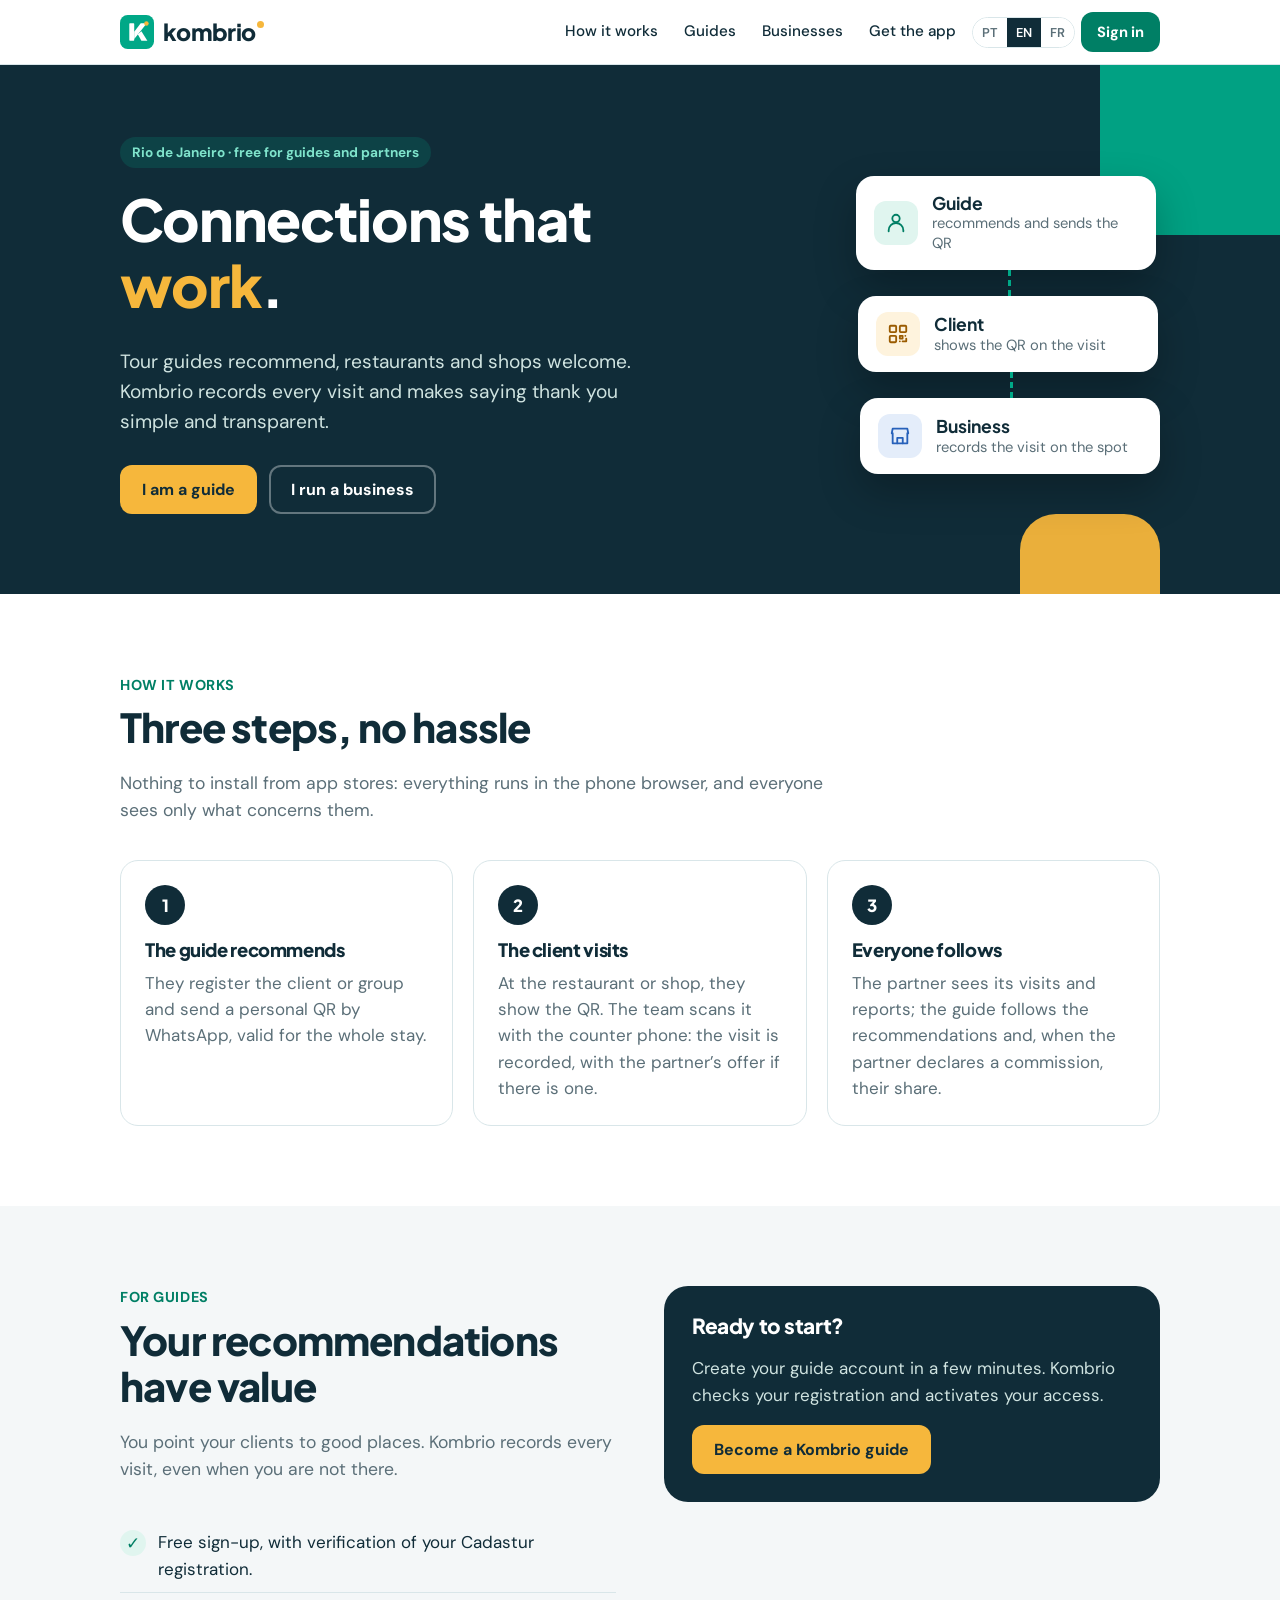
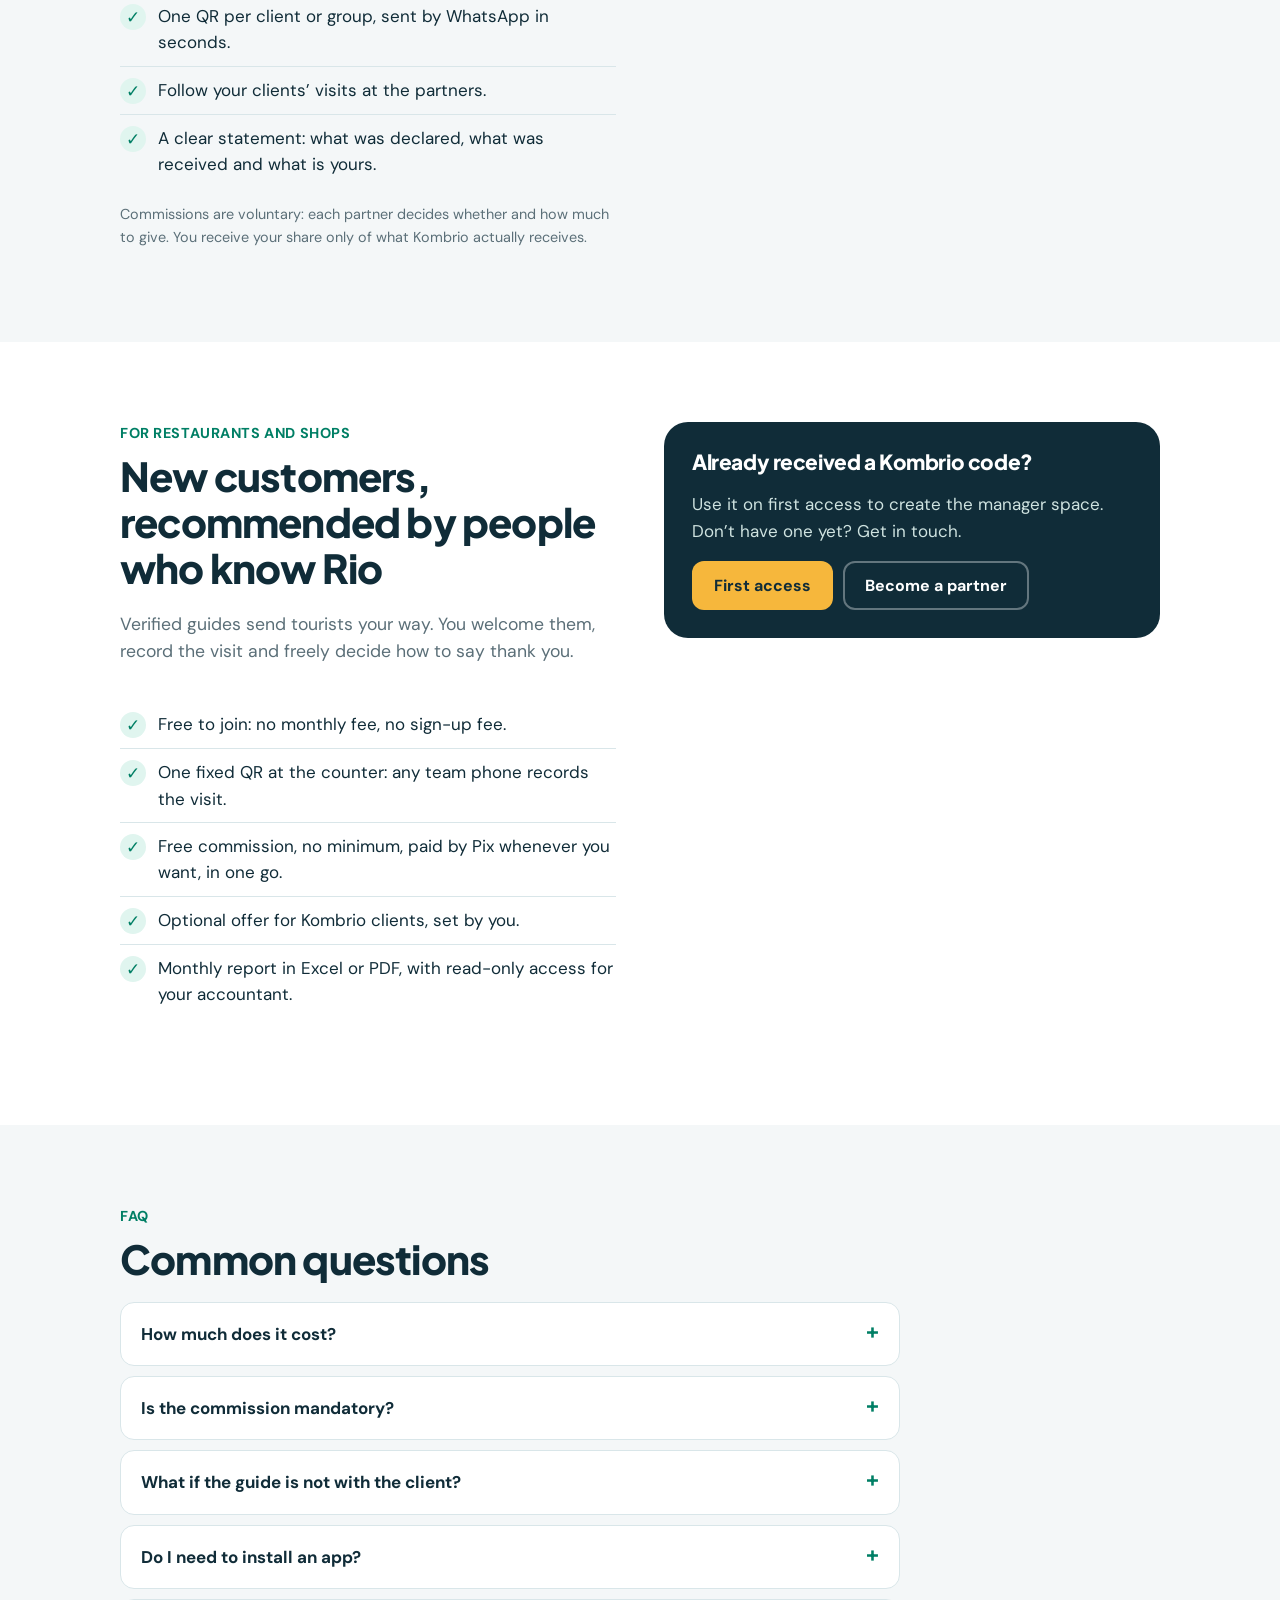
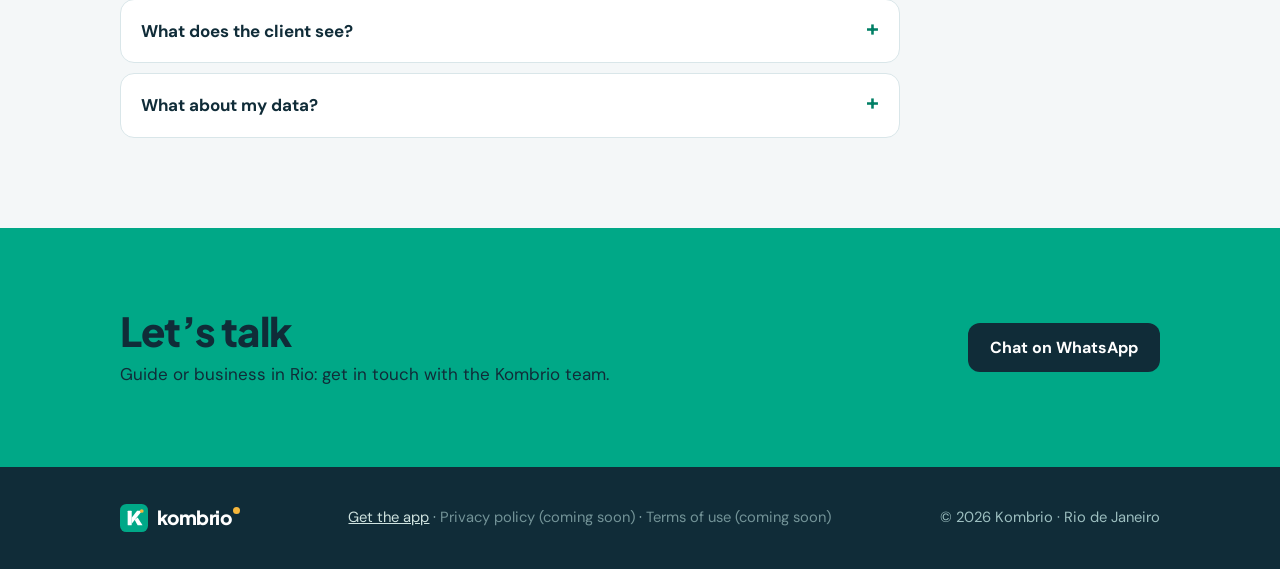
==== index.html @ 5bda9e94 "Schéma d'accueil : cartes empilées sans chevauchement, à toutes les tailles et dans les 3 langues Co" ====
<!doctype html>
<html lang="pt">
<head>
  <meta charset="utf-8">
  <meta name="viewport" content="width=device-width, initial-scale=1">
  <title>Kombrio · Conexões que funcionam</title>
  <meta name="description" content="Kombrio conecta guias de turismo e estabelecimentos parceiros no Rio de Janeiro. Gratuito para guias e parceiros.">
  <meta name="theme-color" content="#102C38">
  <meta property="og:title" content="Kombrio · Conexões que funcionam">
  <meta property="og:description" content="Guias recomendam, estabelecimentos acolhem, a Kombrio faz a ponte.">
  <meta property="og:image" content="https://kombrio.com.br/icon-512.png">
  <link rel="icon" href="icon.svg" type="image/svg+xml">
  <link rel="apple-touch-icon" href="icon-180.png">
  <link rel="preconnect" href="https://fonts.googleapis.com">
  <link rel="preconnect" href="https://fonts.gstatic.com" crossorigin>
  <link rel="stylesheet" href="https://fonts.googleapis.com/css2?family=DM+Sans:opsz,wght@9..40,400;9..40,500;9..40,700&family=Plus+Jakarta+Sans:wght@700;800&display=swap">
  <style>
    :root{--petrol:#102C38;--green:#00A887;--green-d:#007F65;--yellow:#F6B73C;--blue:#2761BA;--bg:#F4F7F8;--line:#D9E6E9;--muted:#5B6F78;
      --title:"Plus Jakarta Sans",system-ui,sans-serif;--body:"DM Sans",system-ui,sans-serif}
    *{box-sizing:border-box}
    html{scroll-behavior:smooth}
    body{margin:0;font-family:var(--body);color:var(--petrol);background:#fff;line-height:1.55;font-size:17px}
    a{color:var(--blue)}
    h1,h2,h3{font-family:var(--title);font-weight:800;letter-spacing:-.02em;line-height:1.15;margin:0 0 .5em}
    .wrap{max-width:1080px;margin:0 auto;padding:0 20px}
    /* en-tête */
    header{position:sticky;top:0;z-index:5;background:rgba(255,255,255,.94);backdrop-filter:blur(8px);border-bottom:1px solid var(--line)}
    .bar{display:flex;align-items:center;justify-content:space-between;gap:12px;height:64px}
    .logo{display:flex;align-items:center;gap:9px;text-decoration:none;color:var(--petrol);font-family:var(--title);font-weight:800;font-size:1.45rem;letter-spacing:-.03em}
    .logo img{width:34px;height:34px}
    .logo i{display:inline-block;width:7px;height:7px;border-radius:50%;background:var(--yellow);margin:-14px 0 0 -7px}
    .nav{display:flex;align-items:center;gap:6px}
    .nav a.lk{color:var(--petrol);text-decoration:none;font-weight:500;padding:8px 10px;border-radius:10px;font-size:.95rem}
    .nav a.lk:hover{background:var(--bg)}
    .lang{display:flex;border:1px solid var(--line);border-radius:999px;overflow:hidden}
    .lang button{border:0;background:#fff;font:600 .8rem var(--body);color:var(--muted);padding:6px 9px;cursor:pointer}
    .lang button.on{background:var(--petrol);color:#fff}
    .btn{display:inline-flex;align-items:center;justify-content:center;gap:8px;min-height:46px;padding:12px 20px;border-radius:12px;font:700 1rem var(--body);text-decoration:none;cursor:pointer;border:2px solid transparent;transition:transform .15s}
    .btn:hover{transform:translateY(-1px)}
    .btn.pri{background:var(--green-d);color:#fff}
    .btn.sec{background:#fff;color:var(--petrol);border-color:var(--line)}
    .btn.yel{background:var(--yellow);color:var(--petrol)}
    .btn.sm{min-height:38px;padding:8px 14px;font-size:.92rem}
    /* bandeau principal */
    .hero{background:var(--petrol);color:#fff;overflow:hidden;position:relative}
    .hero .wrap{display:grid;grid-template-columns:1.1fr .9fr;gap:40px;align-items:center;padding-top:72px;padding-bottom:80px}
    .hero h1{font-size:clamp(2.2rem,5vw,3.6rem);color:#fff}
    .hero h1 em{font-style:normal;color:var(--yellow)}
    .hero p.lead{font-size:1.2rem;color:#CFE3E0;max-width:34em}
    .hero .cta{display:flex;flex-wrap:wrap;gap:12px;margin-top:28px}
    .hero .btn.sec{background:transparent;color:#fff;border-color:rgba(255,255,255,.35)}
    .badge{display:inline-block;background:rgba(0,168,135,.18);color:#7FE3CB;font-weight:700;font-size:.85rem;padding:5px 12px;border-radius:999px;margin-bottom:18px}
    .blob{position:absolute;border-radius:48px;opacity:.95;z-index:0}
    .hero .wrap{position:relative;z-index:1}
    /* schéma de connexion */
    .link-art{display:flex;flex-direction:column;gap:26px;max-width:440px;margin-left:auto}
    .card{position:relative;background:#fff;color:var(--petrol);border-radius:18px;padding:16px 18px;box-shadow:0 18px 40px rgba(0,0,0,.25);width:min(100%,300px);display:grid;grid-template-columns:44px 1fr;column-gap:14px;align-items:center}
    .card b{font-family:var(--title);display:block;font-size:1.1rem;line-height:1.25}
    .card small{color:var(--muted);font-size:.92rem;line-height:1.35}
    .card .ic{width:44px;height:44px;border-radius:12px;display:grid;place-items:center;grid-row:span 2}
    .c1{align-self:flex-start}.c2{align-self:center}.c3{align-self:flex-end}
    .c1 .ic{background:#E0F5EF;color:var(--green-d)}.c2 .ic{background:#FEF3DD;color:#9A5B00}.c3 .ic{background:#E4EDFA;color:var(--blue)}
    /* fil pointillé entre les cartes */
    .card+.card::before{content:"";position:absolute;top:-26px;left:50%;height:26px;border-left:3px dashed var(--green)}
    .link-art svg.path{display:none}
    /* sections */
    section{padding:80px 0}
    section.alt{background:var(--bg)}
    .kicker{color:var(--green-d);font-weight:700;font-size:.9rem;letter-spacing:.04em;text-transform:uppercase;margin-bottom:8px}
    h2{font-size:clamp(1.8rem,3.4vw,2.5rem)}
    .intro{color:var(--muted);font-size:1.1rem;max-width:40em;margin:0 0 36px}
    .steps{display:grid;grid-template-columns:repeat(3,1fr);gap:20px;counter-reset:s}
    .step{background:#fff;border:1px solid var(--line);border-radius:18px;padding:24px}
    .step .n{width:40px;height:40px;border-radius:50%;background:var(--petrol);color:#fff;font:800 1.05rem var(--title);display:grid;place-items:center;margin-bottom:14px}
    .step h3{font-size:1.15rem}
    .step p{margin:0;color:var(--muted)}
    .two{display:grid;grid-template-columns:1fr 1fr;gap:48px;align-items:start}
    .list{list-style:none;padding:0;margin:0 0 28px}
    .list li{display:flex;gap:12px;align-items:flex-start;padding:10px 0;border-bottom:1px solid var(--line)}
    .list li:last-child{border-bottom:0}
    .list .ck{flex:none;width:26px;height:26px;border-radius:50%;background:#E0F5EF;color:var(--green-d);display:grid;place-items:center;margin-top:1px}
    .panel{background:var(--petrol);color:#fff;border-radius:24px;padding:28px}
    .panel h3{color:#fff;font-size:1.3rem}
    .panel p{color:#CFE3E0}
    .note{font-size:.9rem;color:var(--muted);margin-top:-12px}
    .panel .note{color:#9DBFC0}
    /* FAQ */
    .faq{max-width:780px}
    details{background:#fff;border:1px solid var(--line);border-radius:14px;padding:4px 20px;margin-bottom:10px}
    summary{cursor:pointer;font-weight:700;padding:14px 0;list-style:none;display:flex;justify-content:space-between;gap:12px}
    summary::-webkit-details-marker{display:none}
    summary::after{content:"+";font-size:1.4rem;line-height:1;color:var(--green-d)}
    details[open] summary::after{content:"–"}
    details p{margin:0 0 16px;color:var(--muted)}
    /* contact + pied */
    .contact{background:var(--green);color:var(--petrol)}
    .contact .wrap{display:flex;justify-content:space-between;align-items:center;gap:24px;flex-wrap:wrap}
    .contact h2{margin:0}
    footer{background:var(--petrol);color:#9DBFC0;padding:36px 0;font-size:.92rem}
    footer .wrap{display:flex;justify-content:space-between;gap:20px;flex-wrap:wrap;align-items:center}
    footer a{color:#CFE3E0}
    footer .logo{color:#fff;font-size:1.2rem}
    .soon{opacity:.7}
    @media(max-width:860px){
      .hero .wrap{grid-template-columns:1fr;padding-top:48px;padding-bottom:56px}
      .link-art{margin:0;max-width:440px}
      .steps,.two{grid-template-columns:1fr}
      .nav a.lk{display:none}
      section{padding:56px 0}
    }
    @media(max-width:560px){
      .wrap{padding:0 16px}
      .bar{gap:8px}
      .logo{font-size:1.25rem}.logo img{width:30px;height:30px}
      .nav{gap:6px}
      .btn.sm{padding:8px 11px;font-size:.85rem;white-space:nowrap}
      .lang button{padding:6px 7px}
      .hero .cta .btn{flex:1 1 100%}
      .link-art{gap:22px}.card{width:88%;padding:12px 14px}
      .card+.card::before{top:-22px;height:22px}
      .blob{transform:scale(.45);transform-origin:top right;opacity:.6}
    }
  </style>
</head>
<body>
<header>
  <div class="wrap bar">
    <a class="logo" href="#top"><img src="icon.svg" alt="">kombrio<i></i></a>
    <nav class="nav">
      <a class="lk" href="#como" data-t="nav.how">Como funciona</a>
      <a class="lk" href="#guias" data-t="nav.guides">Guias</a>
      <a class="lk" href="#parceiros" data-t="nav.partners">Estabelecimentos</a>
      <a class="lk" href="baixar.html" data-t="nav.dl">Baixar o app</a>
      <div class="lang" role="group" aria-label="Idioma"><button data-l="pt">PT</button><button data-l="en">EN</button><button data-l="fr">FR</button></div>
      <a class="btn pri sm" href="https://app.kombrio.com.br/" data-t="nav.app">Entrar</a>
    </nav>
  </div>
</header>

<main id="top">
  <div class="hero">
    <div class="blob" style="width:260px;height:260px;background:var(--green);right:-80px;top:-90px"></div>
    <div class="blob" style="width:140px;height:140px;background:var(--yellow);right:120px;bottom:-60px;border-radius:36px"></div>
    <div class="wrap">
      <div>
        <span class="badge" data-t="hero.badge">Rio de Janeiro · gratuito para guias e parceiros</span>
        <h1 data-t="hero.title" data-html>Conexões que <em>funcionam</em>.</h1>
        <p class="lead" data-t="hero.lead">Guias de turismo recomendam, restaurantes e lojas acolhem. A Kombrio registra cada visita e torna o agradecimento simples e transparente.</p>
        <div class="cta">
          <a class="btn yel" href="#guias" data-t="hero.guide">Sou guia</a>
          <a class="btn sec" href="#parceiros" data-t="hero.partner">Tenho um estabelecimento</a>
        </div>
      </div>
      <div class="link-art" aria-hidden="true">
        <svg class="path" viewBox="0 0 400 340" preserveAspectRatio="none"><path d="M120 70 C 260 70, 300 120, 300 160 M 290 210 C 280 280, 200 290, 150 280" fill="none" stroke="#00A887" stroke-width="3" stroke-dasharray="6 8" stroke-linecap="round"/></svg>
        <div class="card c1"><div class="ic"><svg width="22" height="22" viewBox="0 0 24 24" fill="none" stroke="currentColor" stroke-width="2" stroke-linecap="round" stroke-linejoin="round"><circle cx="12" cy="7" r="4"/><path d="M4 21v-1a7 7 0 0 1 16 0v1"/></svg></div><b data-t="art.g">Guia</b><small data-t="art.gs">recomenda e envia o QR</small></div>
        <div class="card c2"><div class="ic"><svg width="22" height="22" viewBox="0 0 24 24" fill="none" stroke="currentColor" stroke-width="2" stroke-linecap="round" stroke-linejoin="round"><rect x="3" y="3" width="7" height="7" rx="1"/><rect x="14" y="3" width="7" height="7" rx="1"/><rect x="3" y="14" width="7" height="7" rx="1"/><path d="M14 14h3v3h-3zM20 14v.01M14 20h.01M17 20h4v-3"/></svg></div><b data-t="art.c">Cliente</b><small data-t="art.cs">mostra o QR na visita</small></div>
        <div class="card c3"><div class="ic"><svg width="22" height="22" viewBox="0 0 24 24" fill="none" stroke="currentColor" stroke-width="2" stroke-linecap="round" stroke-linejoin="round"><path d="M3 9l1-5h16l1 5"/><path d="M4 9v11h16V9"/><path d="M9 20v-6h6v6"/></svg></div><b data-t="art.p">Estabelecimento</b><small data-t="art.ps">registra a visita na hora</small></div>
      </div>
    </div>
  </div>

  <section id="como">
    <div class="wrap">
      <div class="kicker" data-t="how.k">Como funciona</div>
      <h2 data-t="how.t">Três passos, sem complicação</h2>
      <p class="intro" data-t="how.i">Nada para instalar nas lojas de aplicativos: tudo funciona pelo navegador do celular, e cada pessoa vê só o que lhe diz respeito.</p>
      <div class="steps">
        <div class="step"><div class="n">1</div><h3 data-t="how.1t">O guia recomenda</h3><p data-t="how.1p">Ele cadastra o cliente ou o grupo e envia um QR pessoal pelo WhatsApp, válido durante a estadia.</p></div>
        <div class="step"><div class="n">2</div><h3 data-t="how.2t">O cliente visita</h3><p data-t="how.2p">No restaurante ou na loja, ele mostra o QR. A equipe escaneia com o celular do caixa: a visita fica registrada, com a oferta do parceiro, se houver.</p></div>
        <div class="step"><div class="n">3</div><h3 data-t="how.3t">Todos acompanham</h3><p data-t="how.3p">O parceiro vê suas visitas e relatórios; o guia acompanha as recomendações e, quando o parceiro declara uma comissão, o valor que lhe cabe.</p></div>
      </div>
    </div>
  </section>

  <section id="guias" class="alt">
    <div class="wrap two">
      <div>
        <div class="kicker" data-t="g.k">Para guias</div>
        <h2 data-t="g.t">Suas recomendações têm valor</h2>
        <p class="intro" data-t="g.i">Você indica bons lugares aos seus clientes. A Kombrio registra cada visita, mesmo quando você não está presente.</p>
        <ul class="list">
          <li><span class="ck">✓</span><span data-t="g.1">Cadastro gratuito, com validação do seu registro Cadastur.</span></li>
          <li><span class="ck">✓</span><span data-t="g.2">Um QR por cliente ou grupo, enviado pelo WhatsApp em segundos.</span></li>
          <li><span class="ck">✓</span><span data-t="g.3">Acompanhe as visitas dos seus clientes nos parceiros.</span></li>
          <li><span class="ck">✓</span><span data-t="g.4">Extrato claro: o que foi declarado, o que foi recebido e o que é seu.</span></li>
        </ul>
        <p class="note" data-t="g.note">As comissões são voluntárias: cada parceiro decide se e quanto agradece. Você recebe a sua parte apenas do que a Kombrio efetivamente recebe.</p>
      </div>
      <div class="panel">
        <h3 data-t="g.pt">Pronto para começar?</h3>
        <p data-t="g.pp">Crie sua conta de guia em poucos minutos. A Kombrio verifica seu cadastro e ativa seu acesso.</p>
        <a class="btn yel" href="https://app.kombrio.com.br/guide/" data-t="g.cta">Ser guia Kombrio</a>
      </div>
    </div>
  </section>

  <section id="parceiros">
    <div class="wrap two">
      <div>
        <div class="kicker" data-t="p.k">Para restaurantes e lojas</div>
        <h2 data-t="p.t">Novos clientes, recomendados por quem conhece o Rio</h2>
        <p class="intro" data-t="p.i">Guias verificados enviam turistas até você. Você recebe, registra a visita e decide livremente como agradecer.</p>
        <ul class="list">
          <li><span class="ck">✓</span><span data-t="p.1">Adesão gratuita: sem mensalidade, sem taxa de inscrição.</span></li>
          <li><span class="ck">✓</span><span data-t="p.2">Um QR fixo no caixa: qualquer celular da equipe registra a visita.</span></li>
          <li><span class="ck">✓</span><span data-t="p.3">Comissão livre, sem valor mínimo, paga por Pix quando você quiser, de uma vez.</span></li>
          <li><span class="ck">✓</span><span data-t="p.4">Oferta opcional para os clientes Kombrio, definida por você.</span></li>
          <li><span class="ck">✓</span><span data-t="p.5">Relatório mensal em Excel ou PDF, com acesso somente leitura para o seu contador.</span></li>
        </ul>
      </div>
      <div class="panel">
        <h3 data-t="p.pt">Já recebeu um código da Kombrio?</h3>
        <p data-t="p.pp">Use-o no primeiro acesso para criar o espaço do gerente. Ainda não tem? Fale com a gente.</p>
        <div style="display:flex;flex-wrap:wrap;gap:10px">
          <a class="btn yel" href="https://app.kombrio.com.br/partner/#/ativar" data-t="p.cta">Primeiro acesso</a>
          <a class="btn sec" style="background:transparent;color:#fff;border-color:rgba(255,255,255,.35)" href="#contato" data-t="p.cta2">Quero ser parceiro</a>
        </div>
      </div>
    </div>
  </section>

  <section class="alt">
    <div class="wrap">
      <div class="kicker" data-t="f.k">Perguntas frequentes</div>
      <h2 data-t="f.t">Dúvidas comuns</h2>
      <div class="faq">
        <details><summary data-t="f.1q">Quanto custa?</summary><p data-t="f.1a">Nada. O cadastro é gratuito para guias e para estabelecimentos, sem mensalidade.</p></details>
        <details><summary data-t="f.2q">A comissão é obrigatória?</summary><p data-t="f.2a">Não. Cada estabelecimento decide livremente se declara uma comissão e qual o valor. Uma visita registrada não gera, por si só, obrigação de pagamento.</p></details>
        <details><summary data-t="f.3q">E se o guia não estiver junto na visita?</summary><p data-t="f.3a">Não faz diferença: o QR do cliente identifica o guia que fez a recomendação.</p></details>
        <details><summary data-t="f.4q">Preciso instalar um aplicativo?</summary><p data-t="f.4a">Não. Tudo funciona no navegador do celular ou do computador. Se quiser, é só adicionar o atalho à tela inicial.</p></details>
        <details><summary data-t="f.5q">O que o cliente vê?</summary><p data-t="f.5a">Seu QR, o guia que o recomendou e os estabelecimentos parceiros com suas ofertas, no idioma do celular (português, inglês, francês ou espanhol).</p></details>
        <details><summary data-t="f.6q">E os meus dados?</summary><p data-t="f.6a">A Kombrio guarda apenas o necessário para o serviço, conforme a LGPD, e não vende nem cede dados a terceiros.</p></details>
      </div>
    </div>
  </section>

  <section class="contact" id="contato">
    <div class="wrap">
      <div><h2 data-t="c.t">Vamos conversar?</h2><p style="margin:.4em 0 0" data-t="c.p">Guia ou estabelecimento no Rio: fale com a equipe Kombrio.</p></div>
      <a class="btn pri" style="background:var(--petrol)" href="#" id="wa" data-t="c.cta">Falar pelo WhatsApp</a>
    </div>
  </section>
</main>

<footer>
  <div class="wrap">
    <a class="logo" href="#top"><img src="icon.svg" alt="" style="width:28px;height:28px">kombrio<i></i></a>
    <div><a href="baixar.html" data-t="nav.dl">Baixar o app</a> · <span data-t="ft.priv" class="soon">Política de privacidade (em breve)</span> · <span data-t="ft.terms" class="soon">Termos de uso (em breve)</span></div>
    <div>© 2026 Kombrio · Rio de Janeiro</div>
  </div>
</footer>

<script>
  // Numéro WhatsApp de contact : à renseigner (format international, chiffres seulement, ex. 5521999999999).
  const WHATSAPP = '5521971115575';
  const T = {
    en: {
      'nav.how':'How it works','nav.guides':'Guides','nav.partners':'Businesses','nav.app':'Sign in','nav.dl':'Get the app',
      'hero.badge':'Rio de Janeiro · free for guides and partners','hero.title':'Connections that <em>work</em>.',
      'hero.lead':'Tour guides recommend, restaurants and shops welcome. Kombrio records every visit and makes saying thank you simple and transparent.',
      'hero.guide':'I am a guide','hero.partner':'I run a business',
      'art.g':'Guide','art.gs':'recommends and sends the QR','art.c':'Client','art.cs':'shows the QR on the visit','art.p':'Business','art.ps':'records the visit on the spot',
      'how.k':'How it works','how.t':'Three steps, no hassle','how.i':'Nothing to install from app stores: everything runs in the phone browser, and everyone sees only what concerns them.',
      'how.1t':'The guide recommends','how.1p':'They register the client or group and send a personal QR by WhatsApp, valid for the whole stay.',
      'how.2t':'The client visits','how.2p':'At the restaurant or shop, they show the QR. The team scans it with the counter phone: the visit is recorded, with the partner’s offer if there is one.',
      'how.3t':'Everyone follows','how.3p':'The partner sees its visits and reports; the guide follows the recommendations and, when the partner declares a commission, their share.',
      'g.k':'For guides','g.t':'Your recommendations have value','g.i':'You point your clients to good places. Kombrio records every visit, even when you are not there.',
      'g.1':'Free sign-up, with verification of your Cadastur registration.','g.2':'One QR per client or group, sent by WhatsApp in seconds.','g.3':'Follow your clients’ visits at the partners.','g.4':'A clear statement: what was declared, what was received and what is yours.',
      'g.note':'Commissions are voluntary: each partner decides whether and how much to give. You receive your share only of what Kombrio actually receives.',
      'g.pt':'Ready to start?','g.pp':'Create your guide account in a few minutes. Kombrio checks your registration and activates your access.','g.cta':'Become a Kombrio guide',
      'p.k':'For restaurants and shops','p.t':'New customers, recommended by people who know Rio','p.i':'Verified guides send tourists your way. You welcome them, record the visit and freely decide how to say thank you.',
      'p.1':'Free to join: no monthly fee, no sign-up fee.','p.2':'One fixed QR at the counter: any team phone records the visit.','p.3':'Free commission, no minimum, paid by Pix whenever you want, in one go.','p.4':'Optional offer for Kombrio clients, set by you.','p.5':'Monthly report in Excel or PDF, with read-only access for your accountant.',
      'p.pt':'Already received a Kombrio code?','p.pp':'Use it on first access to create the manager space. Don’t have one yet? Get in touch.','p.cta':'First access','p.cta2':'Become a partner',
      'f.k':'FAQ','f.t':'Common questions','f.1q':'How much does it cost?','f.1a':'Nothing. Sign-up is free for guides and businesses, with no monthly fee.',
      'f.2q':'Is the commission mandatory?','f.2a':'No. Each business freely decides whether to declare a commission and how much. A recorded visit does not, by itself, create any obligation to pay.',
      'f.3q':'What if the guide is not with the client?','f.3a':'It makes no difference: the client’s QR identifies the guide who made the recommendation.',
      'f.4q':'Do I need to install an app?','f.4a':'No. Everything works in the browser on a phone or computer. You can add a shortcut to your home screen if you like.',
      'f.5q':'What does the client see?','f.5a':'Their QR, the guide who recommended them and the partner businesses with their offers, in the phone’s language (Portuguese, English, French or Spanish).',
      'f.6q':'What about my data?','f.6a':'Kombrio keeps only what the service needs, in line with Brazil’s LGPD, and never sells or shares data with third parties.',
      'c.t':'Let’s talk','c.p':'Guide or business in Rio: get in touch with the Kombrio team.','c.cta':'Chat on WhatsApp',
      'ft.priv':'Privacy policy (coming soon)','ft.terms':'Terms of use (coming soon)'
    },
    fr: {
      'nav.how':'Comment ça marche','nav.guides':'Guides','nav.partners':'Établissements','nav.app':'Se connecter','nav.dl':'Installer l’app',
      'hero.badge':'Rio de Janeiro · gratuit pour les guides et les partenaires','hero.title':'Des liens qui <em>fonctionnent</em>.',
      'hero.lead':'Les guides recommandent, les restaurants et boutiques accueillent. Kombrio enregistre chaque visite et rend le remerciement simple et transparent.',
      'hero.guide':'Je suis guide','hero.partner':'J’ai un établissement',
      'art.g':'Guide','art.gs':'recommande et envoie le QR','art.c':'Client','art.cs':'montre le QR à la visite','art.p':'Établissement','art.ps':'enregistre la visite sur place',
      'how.k':'Comment ça marche','how.t':'Trois étapes, sans complication','how.i':'Rien à installer depuis les stores : tout fonctionne dans le navigateur du téléphone, et chacun ne voit que ce qui le concerne.',
      'how.1t':'Le guide recommande','how.1p':'Il enregistre le client ou le groupe et envoie un QR personnel par WhatsApp, valable pendant tout le séjour.',
      'how.2t':'Le client passe','how.2p':'Au restaurant ou en boutique, il montre son QR. L’équipe le scanne avec le téléphone de la caisse : la visite est enregistrée, avec l’offre du partenaire s’il en propose une.',
      'how.3t':'Chacun suit','how.3p':'Le partenaire voit ses visites et ses relevés ; le guide suit ses recommandations et, quand le partenaire déclare une commission, la part qui lui revient.',
      'g.k':'Pour les guides','g.t':'Vos recommandations ont de la valeur','g.i':'Vous conseillez de bonnes adresses à vos clients. Kombrio enregistre chaque visite, même quand vous n’êtes pas là.',
      'g.1':'Inscription gratuite, avec vérification de votre numéro Cadastur.','g.2':'Un QR par client ou groupe, envoyé par WhatsApp en quelques secondes.','g.3':'Suivez les visites de vos clients chez les partenaires.','g.4':'Un relevé clair : ce qui est déclaré, ce qui est reçu et ce qui vous revient.',
      'g.note':'Les commissions sont volontaires : chaque partenaire décide s’il remercie et combien. Vous recevez votre part uniquement sur ce que Kombrio a réellement encaissé.',
      'g.pt':'Prêt à commencer ?','g.pp':'Créez votre compte guide en quelques minutes. Kombrio vérifie votre inscription et active votre accès.','g.cta':'Devenir guide Kombrio',
      'p.k':'Pour les restaurants et boutiques','p.t':'De nouveaux clients, recommandés par ceux qui connaissent Rio','p.i':'Des guides vérifiés vous envoient des touristes. Vous les accueillez, enregistrez la visite et décidez librement de votre remerciement.',
      'p.1':'Adhésion gratuite : sans abonnement, sans frais d’inscription.','p.2':'Un QR fixe à la caisse : n’importe quel téléphone de l’équipe enregistre la visite.','p.3':'Commission libre, sans minimum, payée par Pix quand vous voulez, en une fois.','p.4':'Offre facultative pour les clients Kombrio, définie par vous.','p.5':'Relevé mensuel en Excel ou PDF, avec un accès en lecture seule pour votre comptable.',
      'p.pt':'Vous avez reçu un code Kombrio ?','p.pp':'Utilisez-le au premier accès pour créer l’espace du gérant. Pas encore de code ? Contactez-nous.','p.cta':'Premier accès','p.cta2':'Devenir partenaire',
      'f.k':'Questions fréquentes','f.t':'Les questions qu’on nous pose','f.1q':'Combien ça coûte ?','f.1a':'Rien. L’inscription est gratuite pour les guides et les établissements, sans abonnement.',
      'f.2q':'La commission est-elle obligatoire ?','f.2a':'Non. Chaque établissement décide librement s’il déclare une commission et de son montant. Une visite enregistrée ne crée, à elle seule, aucune obligation de payer.',
      'f.3q':'Et si le guide n’accompagne pas le client ?','f.3a':'Ça ne change rien : le QR du client identifie le guide qui l’a recommandé.',
      'f.4q':'Faut-il installer une application ?','f.4a':'Non. Tout fonctionne dans le navigateur, sur téléphone ou ordinateur. Vous pouvez ajouter un raccourci sur l’écran d’accueil.',
      'f.5q':'Que voit le client ?','f.5a':'Son QR, le guide qui l’a recommandé et les établissements partenaires avec leurs offres, dans la langue de son téléphone (portugais, anglais, français ou espagnol).',
      'f.6q':'Et mes données ?','f.6a':'Kombrio ne garde que ce qui est nécessaire au service, conformément à la LGPD, et ne vend ni ne cède aucune donnée.',
      'c.t':'On en parle ?','c.p':'Guide ou établissement à Rio : contactez l’équipe Kombrio.','c.cta':'Écrire sur WhatsApp',
      'ft.priv':'Politique de confidentialité (bientôt)','ft.terms':'Conditions d’utilisation (bientôt)'
    }
  };
  const PT = {};
  document.querySelectorAll('[data-t]').forEach(el => { PT[el.dataset.t] = el.hasAttribute('data-html') ? el.innerHTML : el.textContent; });
  T.pt = PT;
  function setLang(l) {
    const d = T[l] || T.pt;
    document.querySelectorAll('[data-t]').forEach(el => {
      const v = d[el.dataset.t] ?? PT[el.dataset.t];
      if (el.hasAttribute('data-html')) el.innerHTML = v; else el.textContent = v;
    });
    document.documentElement.lang = l;
    document.querySelectorAll('.lang button').forEach(b => b.classList.toggle('on', b.dataset.l === l));
    try { localStorage.setItem('kombrio-site-lang', l); } catch (e) { /* rien */ }
  }
  document.querySelectorAll('.lang button').forEach(b => b.onclick = () => setLang(b.dataset.l));
  let start = 'pt';
  try { start = localStorage.getItem('kombrio-site-lang') || ''; } catch (e) { start = ''; }
  if (!start) { const n = (navigator.language || 'pt').slice(0, 2); start = T[n] ? n : (n === 'es' ? 'pt' : 'en'); }
  setLang(start);
  const wa = document.getElementById('wa');
  if (WHATSAPP) wa.href = 'https://wa.me/' + WHATSAPP + '?text=' + encodeURIComponent('Olá! Quero saber mais sobre a Kombrio.');
  else wa.addEventListener('click', e => { e.preventDefault(); alert('Numéro WhatsApp à définir.'); });
</script>
</body>
</html>
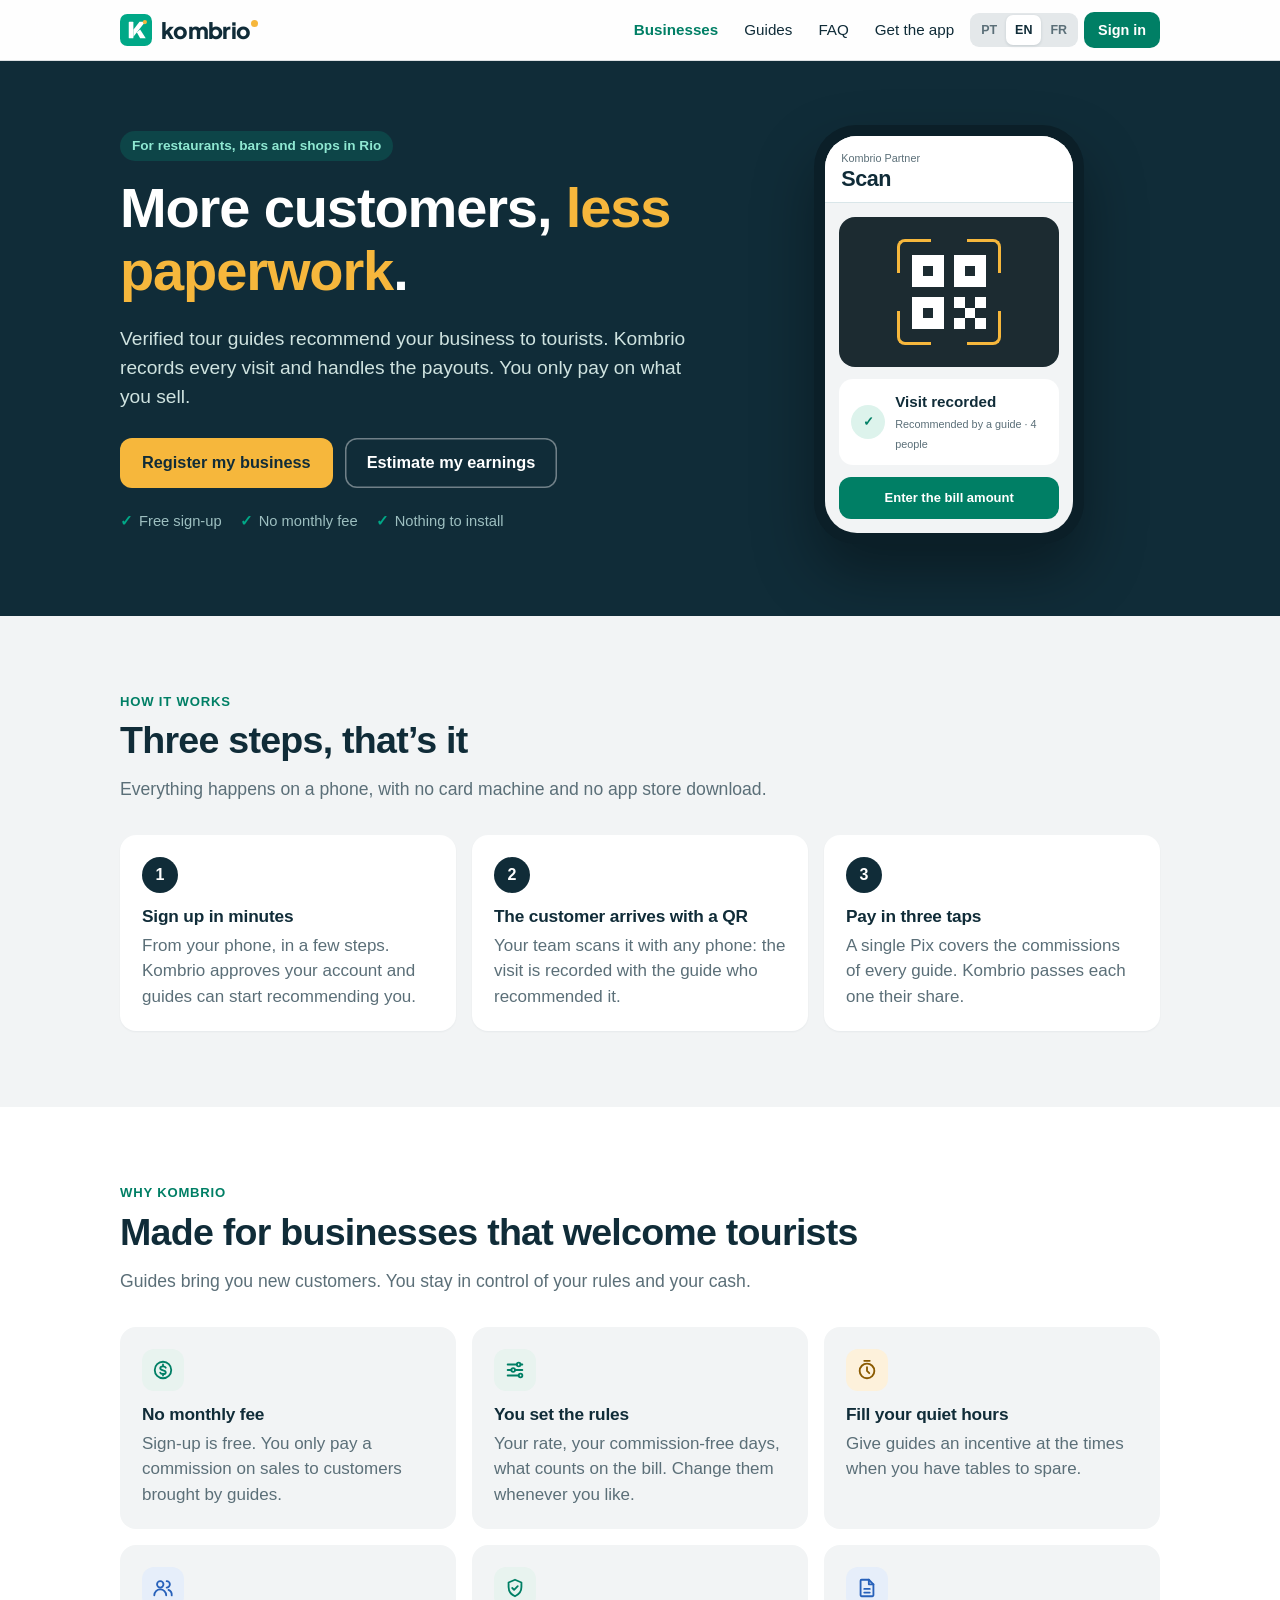
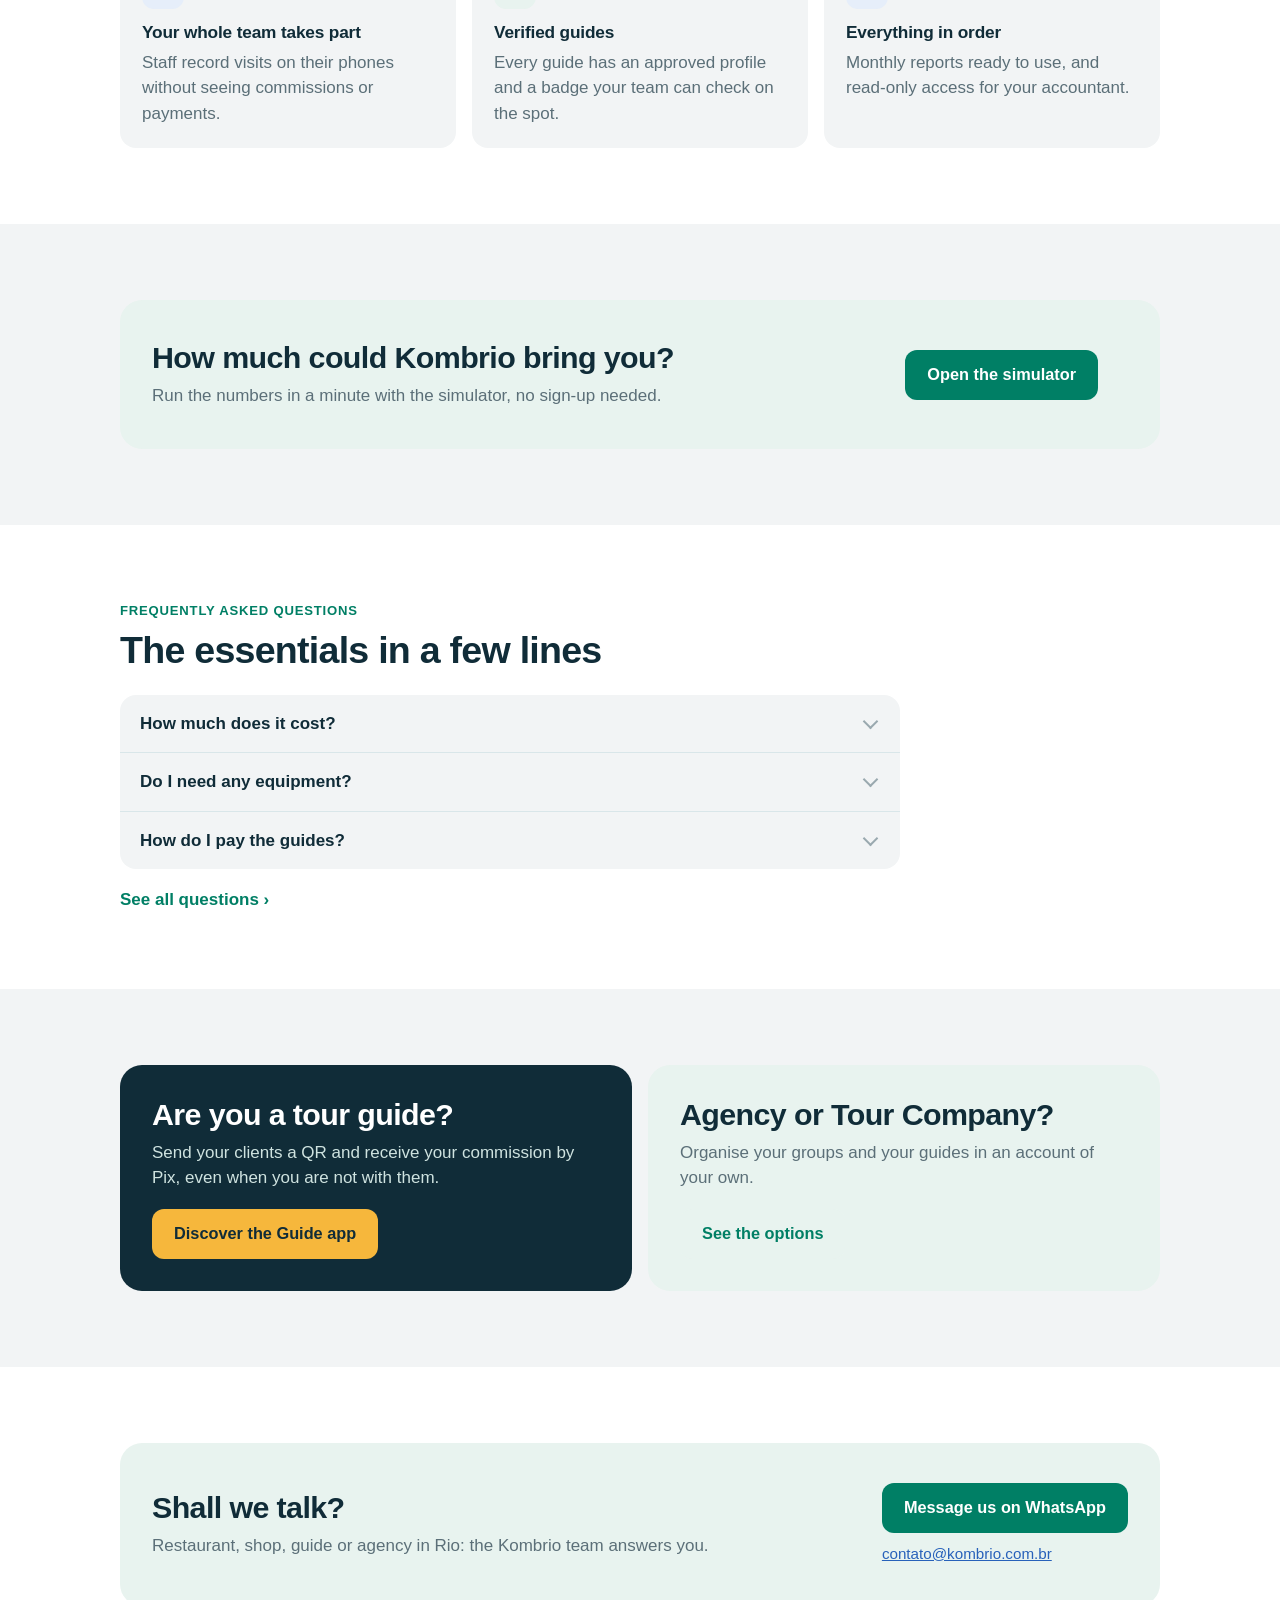
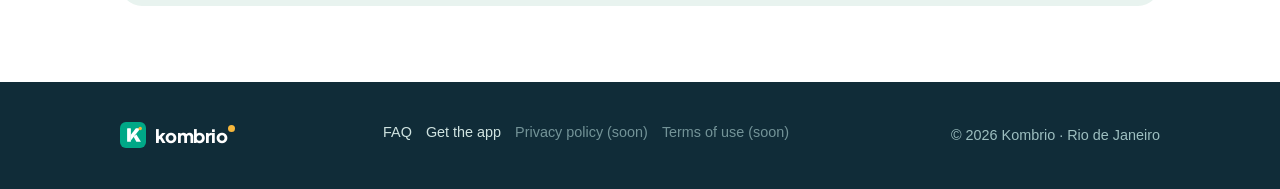
==== commit 8233d78d: "Site v2 : accueil partenaires, page Guias (agences et TC), FAQ par public, style iOS de l'app v133 (" ====
--- a/index.html
+++ b/index.html
@@ -1,334 +1,215 @@
 <!doctype html>
-<html lang="pt">
+<html lang="pt-BR">
 <head>
   <meta charset="utf-8">
-  <meta name="viewport" content="width=device-width, initial-scale=1">
-  <title>Kombrio · Conexões que funcionam</title>
-  <meta name="description" content="Kombrio conecta guias de turismo e estabelecimentos parceiros no Rio de Janeiro. Gratuito para guias e parceiros.">
+  <meta name="viewport" content="width=device-width, initial-scale=1, viewport-fit=cover">
+  <title data-t="meta.title">Kombrio · Mais clientes, menos burocracia</title>
+  <meta name="description" content="Restaurantes, bares e lojas do Rio: receba turistas recomendados por guias verificados. Cadastro gratuito, sem mensalidade. Você só paga sobre o que vende.">
   <meta name="theme-color" content="#102C38">
-  <meta property="og:title" content="Kombrio · Conexões que funcionam">
-  <meta property="og:description" content="Guias recomendam, estabelecimentos acolhem, a Kombrio faz a ponte.">
+  <meta property="og:title" content="Kombrio · Mais clientes, menos burocracia">
+  <meta property="og:description" content="Guias de turismo verificados recomendam o seu estabelecimento. A Kombrio registra cada visita e cuida dos repasses.">
   <meta property="og:image" content="https://kombrio.com.br/icon-512.png">
   <link rel="icon" href="icon.svg" type="image/svg+xml">
   <link rel="apple-touch-icon" href="icon-180.png">
   <link rel="preconnect" href="https://fonts.googleapis.com">
   <link rel="preconnect" href="https://fonts.gstatic.com" crossorigin>
-  <link rel="stylesheet" href="https://fonts.googleapis.com/css2?family=DM+Sans:opsz,wght@9..40,400;9..40,500;9..40,700&family=Plus+Jakarta+Sans:wght@700;800&display=swap">
-  <style>
-    :root{--petrol:#102C38;--green:#00A887;--green-d:#007F65;--yellow:#F6B73C;--blue:#2761BA;--bg:#F4F7F8;--line:#D9E6E9;--muted:#5B6F78;
-      --title:"Plus Jakarta Sans",system-ui,sans-serif;--body:"DM Sans",system-ui,sans-serif}
-    *{box-sizing:border-box}
-    html{scroll-behavior:smooth}
-    body{margin:0;font-family:var(--body);color:var(--petrol);background:#fff;line-height:1.55;font-size:17px}
-    a{color:var(--blue)}
-    h1,h2,h3{font-family:var(--title);font-weight:800;letter-spacing:-.02em;line-height:1.15;margin:0 0 .5em}
-    .wrap{max-width:1080px;margin:0 auto;padding:0 20px}
-    /* en-tête */
-    header{position:sticky;top:0;z-index:5;background:rgba(255,255,255,.94);backdrop-filter:blur(8px);border-bottom:1px solid var(--line)}
-    .bar{display:flex;align-items:center;justify-content:space-between;gap:12px;height:64px}
-    .logo{display:flex;align-items:center;gap:9px;text-decoration:none;color:var(--petrol);font-family:var(--title);font-weight:800;font-size:1.45rem;letter-spacing:-.03em}
-    .logo img{width:34px;height:34px}
-    .logo i{display:inline-block;width:7px;height:7px;border-radius:50%;background:var(--yellow);margin:-14px 0 0 -7px}
-    .nav{display:flex;align-items:center;gap:6px}
-    .nav a.lk{color:var(--petrol);text-decoration:none;font-weight:500;padding:8px 10px;border-radius:10px;font-size:.95rem}
-    .nav a.lk:hover{background:var(--bg)}
-    .lang{display:flex;border:1px solid var(--line);border-radius:999px;overflow:hidden}
-    .lang button{border:0;background:#fff;font:600 .8rem var(--body);color:var(--muted);padding:6px 9px;cursor:pointer}
-    .lang button.on{background:var(--petrol);color:#fff}
-    .btn{display:inline-flex;align-items:center;justify-content:center;gap:8px;min-height:46px;padding:12px 20px;border-radius:12px;font:700 1rem var(--body);text-decoration:none;cursor:pointer;border:2px solid transparent;transition:transform .15s}
-    .btn:hover{transform:translateY(-1px)}
-    .btn.pri{background:var(--green-d);color:#fff}
-    .btn.sec{background:#fff;color:var(--petrol);border-color:var(--line)}
-    .btn.yel{background:var(--yellow);color:var(--petrol)}
-    .btn.sm{min-height:38px;padding:8px 14px;font-size:.92rem}
-    /* bandeau principal */
-    .hero{background:var(--petrol);color:#fff;overflow:hidden;position:relative}
-    .hero .wrap{display:grid;grid-template-columns:1.1fr .9fr;gap:40px;align-items:center;padding-top:72px;padding-bottom:80px}
-    .hero h1{font-size:clamp(2.2rem,5vw,3.6rem);color:#fff}
-    .hero h1 em{font-style:normal;color:var(--yellow)}
-    .hero p.lead{font-size:1.2rem;color:#CFE3E0;max-width:34em}
-    .hero .cta{display:flex;flex-wrap:wrap;gap:12px;margin-top:28px}
-    .hero .btn.sec{background:transparent;color:#fff;border-color:rgba(255,255,255,.35)}
-    .badge{display:inline-block;background:rgba(0,168,135,.18);color:#7FE3CB;font-weight:700;font-size:.85rem;padding:5px 12px;border-radius:999px;margin-bottom:18px}
-    .blob{position:absolute;border-radius:48px;opacity:.95;z-index:0}
-    .hero .wrap{position:relative;z-index:1}
-    /* schéma de connexion */
-    .link-art{display:flex;flex-direction:column;gap:26px;max-width:440px;margin-left:auto}
-    .card{position:relative;background:#fff;color:var(--petrol);border-radius:18px;padding:16px 18px;box-shadow:0 18px 40px rgba(0,0,0,.25);width:min(100%,300px);display:grid;grid-template-columns:44px 1fr;column-gap:14px;align-items:center}
-    .card b{font-family:var(--title);display:block;font-size:1.1rem;line-height:1.25}
-    .card small{color:var(--muted);font-size:.92rem;line-height:1.35}
-    .card .ic{width:44px;height:44px;border-radius:12px;display:grid;place-items:center;grid-row:span 2}
-    .c1{align-self:flex-start}.c2{align-self:center}.c3{align-self:flex-end}
-    .c1 .ic{background:#E0F5EF;color:var(--green-d)}.c2 .ic{background:#FEF3DD;color:#9A5B00}.c3 .ic{background:#E4EDFA;color:var(--blue)}
-    /* fil pointillé entre les cartes */
-    .card+.card::before{content:"";position:absolute;top:-26px;left:50%;height:26px;border-left:3px dashed var(--green)}
-    .link-art svg.path{display:none}
-    /* sections */
-    section{padding:80px 0}
-    section.alt{background:var(--bg)}
-    .kicker{color:var(--green-d);font-weight:700;font-size:.9rem;letter-spacing:.04em;text-transform:uppercase;margin-bottom:8px}
-    h2{font-size:clamp(1.8rem,3.4vw,2.5rem)}
-    .intro{color:var(--muted);font-size:1.1rem;max-width:40em;margin:0 0 36px}
-    .steps{display:grid;grid-template-columns:repeat(3,1fr);gap:20px;counter-reset:s}
-    .step{background:#fff;border:1px solid var(--line);border-radius:18px;padding:24px}
-    .step .n{width:40px;height:40px;border-radius:50%;background:var(--petrol);color:#fff;font:800 1.05rem var(--title);display:grid;place-items:center;margin-bottom:14px}
-    .step h3{font-size:1.15rem}
-    .step p{margin:0;color:var(--muted)}
-    .two{display:grid;grid-template-columns:1fr 1fr;gap:48px;align-items:start}
-    .list{list-style:none;padding:0;margin:0 0 28px}
-    .list li{display:flex;gap:12px;align-items:flex-start;padding:10px 0;border-bottom:1px solid var(--line)}
-    .list li:last-child{border-bottom:0}
-    .list .ck{flex:none;width:26px;height:26px;border-radius:50%;background:#E0F5EF;color:var(--green-d);display:grid;place-items:center;margin-top:1px}
-    .panel{background:var(--petrol);color:#fff;border-radius:24px;padding:28px}
-    .panel h3{color:#fff;font-size:1.3rem}
-    .panel p{color:#CFE3E0}
-    .note{font-size:.9rem;color:var(--muted);margin-top:-12px}
-    .panel .note{color:#9DBFC0}
-    /* FAQ */
-    .faq{max-width:780px}
-    details{background:#fff;border:1px solid var(--line);border-radius:14px;padding:4px 20px;margin-bottom:10px}
-    summary{cursor:pointer;font-weight:700;padding:14px 0;list-style:none;display:flex;justify-content:space-between;gap:12px}
-    summary::-webkit-details-marker{display:none}
-    summary::after{content:"+";font-size:1.4rem;line-height:1;color:var(--green-d)}
-    details[open] summary::after{content:"–"}
-    details p{margin:0 0 16px;color:var(--muted)}
-    /* contact + pied */
-    .contact{background:var(--green);color:var(--petrol)}
-    .contact .wrap{display:flex;justify-content:space-between;align-items:center;gap:24px;flex-wrap:wrap}
-    .contact h2{margin:0}
-    footer{background:var(--petrol);color:#9DBFC0;padding:36px 0;font-size:.92rem}
-    footer .wrap{display:flex;justify-content:space-between;gap:20px;flex-wrap:wrap;align-items:center}
-    footer a{color:#CFE3E0}
-    footer .logo{color:#fff;font-size:1.2rem}
-    .soon{opacity:.7}
-    @media(max-width:860px){
-      .hero .wrap{grid-template-columns:1fr;padding-top:48px;padding-bottom:56px}
-      .link-art{margin:0;max-width:440px}
-      .steps,.two{grid-template-columns:1fr}
-      .nav a.lk{display:none}
-      section{padding:56px 0}
-    }
-    @media(max-width:560px){
-      .wrap{padding:0 16px}
-      .bar{gap:8px}
-      .logo{font-size:1.25rem}.logo img{width:30px;height:30px}
-      .nav{gap:6px}
-      .btn.sm{padding:8px 11px;font-size:.85rem;white-space:nowrap}
-      .lang button{padding:6px 7px}
-      .hero .cta .btn{flex:1 1 100%}
-      .link-art{gap:22px}.card{width:88%;padding:12px 14px}
-      .card+.card::before{top:-22px;height:22px}
-      .blob{transform:scale(.45);transform-origin:top right;opacity:.6}
-    }
-  </style>
+  <link rel="stylesheet" href="https://fonts.googleapis.com/css2?family=Plus+Jakarta+Sans:wght@800&display=swap">
+  <link rel="stylesheet" href="site.css?v=6">
 </head>
 <body>
-<header>
+<header class="top">
   <div class="wrap bar">
-    <a class="logo" href="#top"><img src="icon.svg" alt="">kombrio<i></i></a>
+    <a class="logo" href="./"><img src="icon.svg" alt="">kombrio<i></i></a>
     <nav class="nav">
-      <a class="lk" href="#como" data-t="nav.how">Como funciona</a>
-      <a class="lk" href="#guias" data-t="nav.guides">Guias</a>
-      <a class="lk" href="#parceiros" data-t="nav.partners">Estabelecimentos</a>
+      <a class="lk on" href="./" data-t="nav.partners">Estabelecimentos</a>
+      <a class="lk" href="guias.html" data-t="nav.guides">Guias</a>
+      <a class="lk" href="faq.html" data-t="nav.faq">Perguntas</a>
       <a class="lk" href="baixar.html" data-t="nav.dl">Baixar o app</a>
-      <div class="lang" role="group" aria-label="Idioma"><button data-l="pt">PT</button><button data-l="en">EN</button><button data-l="fr">FR</button></div>
+      <div class="seg" role="group" aria-label="Idioma"><button data-l="pt">PT</button><button data-l="en">EN</button><button data-l="fr">FR</button></div>
       <a class="btn pri sm" href="https://app.kombrio.com.br/" data-t="nav.app">Entrar</a>
     </nav>
   </div>
 </header>
 
-<main id="top">
+<main>
   <div class="hero">
-    <div class="blob" style="width:260px;height:260px;background:var(--green);right:-80px;top:-90px"></div>
-    <div class="blob" style="width:140px;height:140px;background:var(--yellow);right:120px;bottom:-60px;border-radius:36px"></div>
     <div class="wrap">
       <div>
-        <span class="badge" data-t="hero.badge">Rio de Janeiro · gratuito para guias e parceiros</span>
-        <h1 data-t="hero.title" data-html>Conexões que <em>funcionam</em>.</h1>
-        <p class="lead" data-t="hero.lead">Guias de turismo recomendam, restaurantes e lojas acolhem. A Kombrio registra cada visita e torna o agradecimento simples e transparente.</p>
-        <div class="cta">
-          <a class="btn yel" href="#guias" data-t="hero.guide">Sou guia</a>
-          <a class="btn sec" href="#parceiros" data-t="hero.partner">Tenho um estabelecimento</a>
+        <span class="pill" data-t="h.pill">Para restaurantes, bares e lojas do Rio</span>
+        <h1 data-t="h.title" data-html>Mais clientes, <em>menos burocracia</em>.</h1>
+        <p class="lead" data-t="h.lead">Guias de turismo verificados recomendam o seu estabelecimento aos turistas. A Kombrio registra cada visita e cuida dos repasses. Você só paga sobre o que vende.</p>
+        <div class="btns">
+          <a class="btn yel" href="https://app.kombrio.com.br/partner/#/parceria" data-t="h.cta">Cadastrar meu estabelecimento</a>
+          <a class="btn ghost" href="https://app.kombrio.com.br/partner/#/simulador" data-t="h.sim">Simular meus ganhos</a>
         </div>
-      </div>
-      <div class="link-art" aria-hidden="true">
-        <svg class="path" viewBox="0 0 400 340" preserveAspectRatio="none"><path d="M120 70 C 260 70, 300 120, 300 160 M 290 210 C 280 280, 200 290, 150 280" fill="none" stroke="#00A887" stroke-width="3" stroke-dasharray="6 8" stroke-linecap="round"/></svg>
-        <div class="card c1"><div class="ic"><svg width="22" height="22" viewBox="0 0 24 24" fill="none" stroke="currentColor" stroke-width="2" stroke-linecap="round" stroke-linejoin="round"><circle cx="12" cy="7" r="4"/><path d="M4 21v-1a7 7 0 0 1 16 0v1"/></svg></div><b data-t="art.g">Guia</b><small data-t="art.gs">recomenda e envia o QR</small></div>
-        <div class="card c2"><div class="ic"><svg width="22" height="22" viewBox="0 0 24 24" fill="none" stroke="currentColor" stroke-width="2" stroke-linecap="round" stroke-linejoin="round"><rect x="3" y="3" width="7" height="7" rx="1"/><rect x="14" y="3" width="7" height="7" rx="1"/><rect x="3" y="14" width="7" height="7" rx="1"/><path d="M14 14h3v3h-3zM20 14v.01M14 20h.01M17 20h4v-3"/></svg></div><b data-t="art.c">Cliente</b><small data-t="art.cs">mostra o QR na visita</small></div>
-        <div class="card c3"><div class="ic"><svg width="22" height="22" viewBox="0 0 24 24" fill="none" stroke="currentColor" stroke-width="2" stroke-linecap="round" stroke-linejoin="round"><path d="M3 9l1-5h16l1 5"/><path d="M4 9v11h16V9"/><path d="M9 20v-6h6v6"/></svg></div><b data-t="art.p">Estabelecimento</b><small data-t="art.ps">registra a visita na hora</small></div>
+        <ul class="ticks">
+          <li data-t="h.t1">Cadastro gratuito</li>
+          <li data-t="h.t2">Sem mensalidade</li>
+          <li data-t="h.t3">Nada para instalar</li>
+        </ul>
+      </div>
+      <div class="art" aria-hidden="true">
+        <div class="phone"><div class="screen">
+          <div class="scr-top"><small data-t="m.k">Kombrio Parceiro</small><b data-t="m.t">Escanear</b></div>
+          <div class="scr-body">
+            <div class="qr-frame"><span class="a"></span><span class="b"></span><span class="c"></span><span class="d"></span>
+              <svg viewBox="0 0 7 7" width="74" height="74" style="position:absolute;left:50%;top:50%;margin:-37px 0 0 -37px" shape-rendering="crispEdges"><path fill="#fff" d="M0 0h3v3H0zM4 0h3v3H4zM0 4h3v3H0zM4 4h1v1H4zM6 4h1v1H6zM5 5h1v1H5zM4 6h1v1H4zM6 6h1v1H6z"/><path fill="#1c2b31" d="M1 1h1v1H1zM5 1h1v1H5zM1 5h1v1H1z"/></svg>
+            </div>
+            <div class="ok-card"><span class="ck">✓</span><div><b data-t="m.ok">Visita registrada</b><small data-t="m.okd">Recomendada por um guia · 4 pessoas</small></div></div>
+            <div class="scr-btn" data-t="m.btn">Informar o valor da conta</div>
+          </div>
+        </div></div>
       </div>
     </div>
   </div>
 
-  <section id="como">
-    <div class="wrap">
-      <div class="kicker" data-t="how.k">Como funciona</div>
-      <h2 data-t="how.t">Três passos, sem complicação</h2>
-      <p class="intro" data-t="how.i">Nada para instalar nas lojas de aplicativos: tudo funciona pelo navegador do celular, e cada pessoa vê só o que lhe diz respeito.</p>
+  <section class="sec">
+    <div class="wrap">
+      <div class="kick" data-t="s.k">Como funciona</div>
+      <h2 data-t="s.t">Três passos, e pronto</h2>
+      <p class="intro" data-t="s.i">Tudo acontece no celular, sem maquininha nem aplicativo para baixar na loja.</p>
       <div class="steps">
-        <div class="step"><div class="n">1</div><h3 data-t="how.1t">O guia recomenda</h3><p data-t="how.1p">Ele cadastra o cliente ou o grupo e envia um QR pessoal pelo WhatsApp, válido durante a estadia.</p></div>
-        <div class="step"><div class="n">2</div><h3 data-t="how.2t">O cliente visita</h3><p data-t="how.2p">No restaurante ou na loja, ele mostra o QR. A equipe escaneia com o celular do caixa: a visita fica registrada, com a oferta do parceiro, se houver.</p></div>
-        <div class="step"><div class="n">3</div><h3 data-t="how.3t">Todos acompanham</h3><p data-t="how.3p">O parceiro vê suas visitas e relatórios; o guia acompanha as recomendações e, quando o parceiro declara uma comissão, o valor que lhe cabe.</p></div>
-      </div>
-    </div>
-  </section>
-
-  <section id="guias" class="alt">
+        <div class="step"><div class="n">1</div><h3 data-t="s.1t">Cadastre-se em minutos</h3><p data-t="s.1p">Pelo celular, em poucos passos. A Kombrio valida o cadastro e os guias já podem indicar você.</p></div>
+        <div class="step"><div class="n">2</div><h3 data-t="s.2t">O cliente chega com o QR</h3><p data-t="s.2p">A sua equipe escaneia com qualquer celular: a visita fica registrada com o guia que recomendou.</p></div>
+        <div class="step"><div class="n">3</div><h3 data-t="s.3t">Pague em três toques</h3><p data-t="s.3p">Um único Pix cobre as comissões de todos os guias. A Kombrio repassa a cada um a sua parte.</p></div>
+      </div>
+    </div>
+  </section>
+
+  <section class="sec white">
+    <div class="wrap">
+      <div class="kick" data-t="a.k">Por que a Kombrio</div>
+      <h2 data-t="a.t">Feita para quem recebe turistas</h2>
+      <p class="intro" data-t="a.i">Os guias trazem clientes novos. Você mantém o controle das suas regras e do seu caixa.</p>
+      <div class="tiles">
+        <div class="tile"><div class="ic"><svg width="22" height="22" viewBox="0 0 24 24" fill="none" stroke="currentColor" stroke-width="2" stroke-linecap="round" stroke-linejoin="round"><circle cx="12" cy="12" r="9"/><path d="M15 9.5c-.5-1-1.6-1.5-3-1.5-1.7 0-3 .9-3 2.1 0 2.9 6 1.5 6 4.3 0 1.2-1.3 2.1-3 2.1-1.4 0-2.6-.6-3-1.6M12 6v2M12 16v2"/></svg></div><h3 data-t="a.1t">Sem mensalidade</h3><p data-t="a.1p">O cadastro é gratuito. Você paga apenas uma comissão sobre as vendas aos clientes trazidos pelos guias.</p></div>
+        <div class="tile"><div class="ic"><svg width="22" height="22" viewBox="0 0 24 24" fill="none" stroke="currentColor" stroke-width="2" stroke-linecap="round" stroke-linejoin="round"><path d="M4 6h10M18 6h2M4 12h4M12 12h8M4 18h12"/><circle cx="16" cy="6" r="2"/><circle cx="10" cy="12" r="2"/><circle cx="18" cy="18" r="2"/></svg></div><h3 data-t="a.2t">Você define as regras</h3><p data-t="a.2p">A sua taxa, os dias sem comissão, o que entra ou não na conta. Você ajusta quando quiser.</p></div>
+        <div class="tile"><div class="ic y"><svg width="22" height="22" viewBox="0 0 24 24" fill="none" stroke="currentColor" stroke-width="2" stroke-linecap="round" stroke-linejoin="round"><circle cx="12" cy="13" r="8"/><path d="M12 9v4l2.5 2.5M9 2h6"/></svg></div><h3 data-t="a.3t">Encha os horários calmos</h3><p data-t="a.3p">Dê um incentivo aos guias nas horas em que você tem lugar sobrando.</p></div>
+        <div class="tile"><div class="ic b"><svg width="22" height="22" viewBox="0 0 24 24" fill="none" stroke="currentColor" stroke-width="2" stroke-linecap="round" stroke-linejoin="round"><circle cx="9" cy="8" r="3.5"/><path d="M2.5 20a6.5 6.5 0 0 1 13 0M16 4.5a3.5 3.5 0 0 1 0 7M18 14a6 6 0 0 1 3.5 6"/></svg></div><h3 data-t="a.4t">Toda a equipe participa</h3><p data-t="a.4p">Os funcionários registram as visitas pelo celular, sem ver comissões nem pagamentos.</p></div>
+        <div class="tile"><div class="ic"><svg width="22" height="22" viewBox="0 0 24 24" fill="none" stroke="currentColor" stroke-width="2" stroke-linecap="round" stroke-linejoin="round"><path d="M12 3l7 3v5c0 4.5-3 8.3-7 10-4-1.7-7-5.5-7-10V6z"/><path d="M9 12l2 2 4-4"/></svg></div><h3 data-t="a.5t">Guias verificados</h3><p data-t="a.5p">Cada guia tem cadastro validado e um crachá que a sua equipe pode conferir na hora.</p></div>
+        <div class="tile"><div class="ic b"><svg width="22" height="22" viewBox="0 0 24 24" fill="none" stroke="currentColor" stroke-width="2" stroke-linecap="round" stroke-linejoin="round"><path d="M14 3H6a1 1 0 0 0-1 1v16a1 1 0 0 0 1 1h12a1 1 0 0 0 1-1V8z"/><path d="M14 3v5h5M9 13h6M9 17h6"/></svg></div><h3 data-t="a.6t">Tudo em ordem</h3><p data-t="a.6p">Relatórios mensais prontos e um acesso somente leitura para o seu contador.</p></div>
+      </div>
+    </div>
+  </section>
+
+  <section class="sec">
+    <div class="wrap">
+      <div class="band">
+        <div><h2 data-t="sim.t">Quanto a Kombrio pode trazer para você?</h2><p data-t="sim.p">Faça a conta em um minuto no simulador, sem cadastro.</p></div>
+        <div class="btns"><a class="btn pri" href="https://app.kombrio.com.br/partner/#/simulador" data-t="sim.cta">Abrir o simulador</a></div>
+      </div>
+    </div>
+  </section>
+
+  <section class="sec white">
+    <div class="wrap">
+      <div class="kick" data-t="f.k">Perguntas frequentes</div>
+      <h2 data-t="f.t">O essencial em poucas linhas</h2>
+      <div class="faq" style="margin-top:24px">
+        <div class="group">
+          <details><summary data-t="f.1q">Quanto custa?</summary><p data-t="f.1a">O cadastro é gratuito e não há mensalidade. Você paga apenas uma comissão sobre as vendas feitas aos clientes trazidos pelos guias, com a taxa que você mesmo escolhe.</p></details>
+          <details><summary data-t="f.2q">Preciso de equipamento?</summary><p data-t="f.2a">Não. Qualquer celular com câmera serve. A Kombrio funciona no navegador; se quiser, adicione o atalho à tela inicial.</p></details>
+          <details><summary data-t="f.3q">Como pago os guias?</summary><p data-t="f.3a">Com um único Pix para a Kombrio, que cobre todas as comissões do período. A Kombrio repassa a cada guia a sua parte.</p></details>
+        </div>
+        <a class="more" href="faq.html#estabelecimentos" data-t="f.more">Ver todas as perguntas ›</a>
+      </div>
+    </div>
+  </section>
+
+  <section class="sec">
     <div class="wrap two">
-      <div>
-        <div class="kicker" data-t="g.k">Para guias</div>
-        <h2 data-t="g.t">Suas recomendações têm valor</h2>
-        <p class="intro" data-t="g.i">Você indica bons lugares aos seus clientes. A Kombrio registra cada visita, mesmo quando você não está presente.</p>
-        <ul class="list">
-          <li><span class="ck">✓</span><span data-t="g.1">Cadastro gratuito, com validação do seu registro Cadastur.</span></li>
-          <li><span class="ck">✓</span><span data-t="g.2">Um QR por cliente ou grupo, enviado pelo WhatsApp em segundos.</span></li>
-          <li><span class="ck">✓</span><span data-t="g.3">Acompanhe as visitas dos seus clientes nos parceiros.</span></li>
-          <li><span class="ck">✓</span><span data-t="g.4">Extrato claro: o que foi declarado, o que foi recebido e o que é seu.</span></li>
-        </ul>
-        <p class="note" data-t="g.note">As comissões são voluntárias: cada parceiro decide se e quanto agradece. Você recebe a sua parte apenas do que a Kombrio efetivamente recebe.</p>
-      </div>
-      <div class="panel">
-        <h3 data-t="g.pt">Pronto para começar?</h3>
-        <p data-t="g.pp">Crie sua conta de guia em poucos minutos. A Kombrio verifica seu cadastro e ativa seu acesso.</p>
-        <a class="btn yel" href="https://app.kombrio.com.br/guide/" data-t="g.cta">Ser guia Kombrio</a>
-      </div>
-    </div>
-  </section>
-
-  <section id="parceiros">
-    <div class="wrap two">
-      <div>
-        <div class="kicker" data-t="p.k">Para restaurantes e lojas</div>
-        <h2 data-t="p.t">Novos clientes, recomendados por quem conhece o Rio</h2>
-        <p class="intro" data-t="p.i">Guias verificados enviam turistas até você. Você recebe, registra a visita e decide livremente como agradecer.</p>
-        <ul class="list">
-          <li><span class="ck">✓</span><span data-t="p.1">Adesão gratuita: sem mensalidade, sem taxa de inscrição.</span></li>
-          <li><span class="ck">✓</span><span data-t="p.2">Um QR fixo no caixa: qualquer celular da equipe registra a visita.</span></li>
-          <li><span class="ck">✓</span><span data-t="p.3">Comissão livre, sem valor mínimo, paga por Pix quando você quiser, de uma vez.</span></li>
-          <li><span class="ck">✓</span><span data-t="p.4">Oferta opcional para os clientes Kombrio, definida por você.</span></li>
-          <li><span class="ck">✓</span><span data-t="p.5">Relatório mensal em Excel ou PDF, com acesso somente leitura para o seu contador.</span></li>
-        </ul>
-      </div>
-      <div class="panel">
-        <h3 data-t="p.pt">Já recebeu um código da Kombrio?</h3>
-        <p data-t="p.pp">Use-o no primeiro acesso para criar o espaço do gerente. Ainda não tem? Fale com a gente.</p>
-        <div style="display:flex;flex-wrap:wrap;gap:10px">
-          <a class="btn yel" href="https://app.kombrio.com.br/partner/#/ativar" data-t="p.cta">Primeiro acesso</a>
-          <a class="btn sec" style="background:transparent;color:#fff;border-color:rgba(255,255,255,.35)" href="#contato" data-t="p.cta2">Quero ser parceiro</a>
-        </div>
-      </div>
-    </div>
-  </section>
-
-  <section class="alt">
-    <div class="wrap">
-      <div class="kicker" data-t="f.k">Perguntas frequentes</div>
-      <h2 data-t="f.t">Dúvidas comuns</h2>
-      <div class="faq">
-        <details><summary data-t="f.1q">Quanto custa?</summary><p data-t="f.1a">Nada. O cadastro é gratuito para guias e para estabelecimentos, sem mensalidade.</p></details>
-        <details><summary data-t="f.2q">A comissão é obrigatória?</summary><p data-t="f.2a">Não. Cada estabelecimento decide livremente se declara uma comissão e qual o valor. Uma visita registrada não gera, por si só, obrigação de pagamento.</p></details>
-        <details><summary data-t="f.3q">E se o guia não estiver junto na visita?</summary><p data-t="f.3a">Não faz diferença: o QR do cliente identifica o guia que fez a recomendação.</p></details>
-        <details><summary data-t="f.4q">Preciso instalar um aplicativo?</summary><p data-t="f.4a">Não. Tudo funciona no navegador do celular ou do computador. Se quiser, é só adicionar o atalho à tela inicial.</p></details>
-        <details><summary data-t="f.5q">O que o cliente vê?</summary><p data-t="f.5a">Seu QR, o guia que o recomendou e os estabelecimentos parceiros com suas ofertas, no idioma do celular (português, inglês, francês ou espanhol).</p></details>
-        <details><summary data-t="f.6q">E os meus dados?</summary><p data-t="f.6a">A Kombrio guarda apenas o necessário para o serviço, conforme a LGPD, e não vende nem cede dados a terceiros.</p></details>
-      </div>
-    </div>
-  </section>
-
-  <section class="contact" id="contato">
-    <div class="wrap">
-      <div><h2 data-t="c.t">Vamos conversar?</h2><p style="margin:.4em 0 0" data-t="c.p">Guia ou estabelecimento no Rio: fale com a equipe Kombrio.</p></div>
-      <a class="btn pri" style="background:var(--petrol)" href="#" id="wa" data-t="c.cta">Falar pelo WhatsApp</a>
+      <div class="band dark" style="display:block">
+        <div style="margin:0 0 18px"><h2 data-t="g.t">Você é guia de turismo?</h2><p data-t="g.p">Envie um QR aos seus clientes e receba a sua comissão por Pix, mesmo quando não está com eles.</p></div>
+        <a class="btn yel" href="guias.html" data-t="g.cta">Conhecer o app Guia</a>
+      </div>
+      <div class="band" style="display:block">
+        <div style="margin:0 0 18px"><h2 data-t="ag.t">Agência ou Tour Company?</h2><p data-t="ag.p">Organize os seus grupos e os seus guias numa conta própria.</p></div>
+        <a class="btn soft" href="guias.html#agencias" data-t="ag.cta">Ver as soluções</a>
+      </div>
+    </div>
+  </section>
+
+  <section class="sec white contact" id="contato">
+    <div class="wrap">
+      <div class="band">
+        <div><h2 data-t="c.t">Vamos conversar?</h2><p data-t="c.p">Restaurante, loja, guia ou agência no Rio: a equipe Kombrio responde.</p></div>
+        <div><div class="btns"><a class="btn pri" data-wa href="https://wa.me/5521995852273" data-t="c.wa">Falar pelo WhatsApp</a></div><a class="mail" href="mailto:contato@kombrio.com.br">contato@kombrio.com.br</a></div>
+      </div>
     </div>
   </section>
 </main>
 
 <footer>
   <div class="wrap">
-    <a class="logo" href="#top"><img src="icon.svg" alt="" style="width:28px;height:28px">kombrio<i></i></a>
-    <div><a href="baixar.html" data-t="nav.dl">Baixar o app</a> · <span data-t="ft.priv" class="soon">Política de privacidade (em breve)</span> · <span data-t="ft.terms" class="soon">Termos de uso (em breve)</span></div>
-    <div>© 2026 Kombrio · Rio de Janeiro</div>
+    <a class="logo" href="./"><img src="icon.svg" alt="">kombrio<i></i></a>
+    <div class="links"><a href="faq.html" data-t="nav.faq">Perguntas</a><a href="baixar.html" data-t="nav.dl">Baixar o app</a><span class="soon" data-t="ft.priv">Política de privacidade (em breve)</span><span class="soon" data-t="ft.terms">Termos de uso (em breve)</span></div>
+    <div data-t="ft.city">© 2026 Kombrio · Rio de Janeiro</div>
   </div>
 </footer>
 
+<nav class="tabbar" aria-label="Menu">
+  <a class="on" href="./"><svg width="24" height="24" viewBox="0 0 24 24" fill="none" stroke="currentColor" stroke-width="2" stroke-linecap="round" stroke-linejoin="round"><path d="M3 9l1-5h16l1 5M4 9v11h16V9M9 20v-6h6v6"/></svg><span data-t="nav.partners">Estabelecimentos</span></a>
+  <a href="guias.html"><svg width="24" height="24" viewBox="0 0 24 24" fill="none" stroke="currentColor" stroke-width="2" stroke-linecap="round" stroke-linejoin="round"><circle cx="12" cy="7" r="4"/><path d="M4 21v-1a7 7 0 0 1 16 0v1"/></svg><span data-t="nav.guides">Guias</span></a>
+  <a href="faq.html"><svg width="24" height="24" viewBox="0 0 24 24" fill="none" stroke="currentColor" stroke-width="2" stroke-linecap="round" stroke-linejoin="round"><circle cx="12" cy="12" r="9"/><path d="M9.5 9.5a2.5 2.5 0 1 1 3.5 2.3c-.6.3-1 .9-1 1.6v.6M12 17h.01"/></svg><span data-t="nav.faq">Perguntas</span></a>
+  <a href="baixar.html"><svg width="24" height="24" viewBox="0 0 24 24" fill="none" stroke="currentColor" stroke-width="2" stroke-linecap="round" stroke-linejoin="round"><path d="M12 3v12M7 10l5 5 5-5M5 21h14"/></svg><span data-t="nav.dl">Baixar o app</span></a>
+</nav>
+
 <script>
-  // Numéro WhatsApp de contact : à renseigner (format international, chiffres seulement, ex. 5521999999999).
-  const WHATSAPP = '5521971115575';
-  const T = {
-    en: {
-      'nav.how':'How it works','nav.guides':'Guides','nav.partners':'Businesses','nav.app':'Sign in','nav.dl':'Get the app',
-      'hero.badge':'Rio de Janeiro · free for guides and partners','hero.title':'Connections that <em>work</em>.',
-      'hero.lead':'Tour guides recommend, restaurants and shops welcome. Kombrio records every visit and makes saying thank you simple and transparent.',
-      'hero.guide':'I am a guide','hero.partner':'I run a business',
-      'art.g':'Guide','art.gs':'recommends and sends the QR','art.c':'Client','art.cs':'shows the QR on the visit','art.p':'Business','art.ps':'records the visit on the spot',
-      'how.k':'How it works','how.t':'Three steps, no hassle','how.i':'Nothing to install from app stores: everything runs in the phone browser, and everyone sees only what concerns them.',
-      'how.1t':'The guide recommends','how.1p':'They register the client or group and send a personal QR by WhatsApp, valid for the whole stay.',
-      'how.2t':'The client visits','how.2p':'At the restaurant or shop, they show the QR. The team scans it with the counter phone: the visit is recorded, with the partner’s offer if there is one.',
-      'how.3t':'Everyone follows','how.3p':'The partner sees its visits and reports; the guide follows the recommendations and, when the partner declares a commission, their share.',
-      'g.k':'For guides','g.t':'Your recommendations have value','g.i':'You point your clients to good places. Kombrio records every visit, even when you are not there.',
-      'g.1':'Free sign-up, with verification of your Cadastur registration.','g.2':'One QR per client or group, sent by WhatsApp in seconds.','g.3':'Follow your clients’ visits at the partners.','g.4':'A clear statement: what was declared, what was received and what is yours.',
-      'g.note':'Commissions are voluntary: each partner decides whether and how much to give. You receive your share only of what Kombrio actually receives.',
-      'g.pt':'Ready to start?','g.pp':'Create your guide account in a few minutes. Kombrio checks your registration and activates your access.','g.cta':'Become a Kombrio guide',
-      'p.k':'For restaurants and shops','p.t':'New customers, recommended by people who know Rio','p.i':'Verified guides send tourists your way. You welcome them, record the visit and freely decide how to say thank you.',
-      'p.1':'Free to join: no monthly fee, no sign-up fee.','p.2':'One fixed QR at the counter: any team phone records the visit.','p.3':'Free commission, no minimum, paid by Pix whenever you want, in one go.','p.4':'Optional offer for Kombrio clients, set by you.','p.5':'Monthly report in Excel or PDF, with read-only access for your accountant.',
-      'p.pt':'Already received a Kombrio code?','p.pp':'Use it on first access to create the manager space. Don’t have one yet? Get in touch.','p.cta':'First access','p.cta2':'Become a partner',
-      'f.k':'FAQ','f.t':'Common questions','f.1q':'How much does it cost?','f.1a':'Nothing. Sign-up is free for guides and businesses, with no monthly fee.',
-      'f.2q':'Is the commission mandatory?','f.2a':'No. Each business freely decides whether to declare a commission and how much. A recorded visit does not, by itself, create any obligation to pay.',
-      'f.3q':'What if the guide is not with the client?','f.3a':'It makes no difference: the client’s QR identifies the guide who made the recommendation.',
-      'f.4q':'Do I need to install an app?','f.4a':'No. Everything works in the browser on a phone or computer. You can add a shortcut to your home screen if you like.',
-      'f.5q':'What does the client see?','f.5a':'Their QR, the guide who recommended them and the partner businesses with their offers, in the phone’s language (Portuguese, English, French or Spanish).',
-      'f.6q':'What about my data?','f.6a':'Kombrio keeps only what the service needs, in line with Brazil’s LGPD, and never sells or shares data with third parties.',
-      'c.t':'Let’s talk','c.p':'Guide or business in Rio: get in touch with the Kombrio team.','c.cta':'Chat on WhatsApp',
-      'ft.priv':'Privacy policy (coming soon)','ft.terms':'Terms of use (coming soon)'
-    },
-    fr: {
-      'nav.how':'Comment ça marche','nav.guides':'Guides','nav.partners':'Établissements','nav.app':'Se connecter','nav.dl':'Installer l’app',
-      'hero.badge':'Rio de Janeiro · gratuit pour les guides et les partenaires','hero.title':'Des liens qui <em>fonctionnent</em>.',
-      'hero.lead':'Les guides recommandent, les restaurants et boutiques accueillent. Kombrio enregistre chaque visite et rend le remerciement simple et transparent.',
-      'hero.guide':'Je suis guide','hero.partner':'J’ai un établissement',
-      'art.g':'Guide','art.gs':'recommande et envoie le QR','art.c':'Client','art.cs':'montre le QR à la visite','art.p':'Établissement','art.ps':'enregistre la visite sur place',
-      'how.k':'Comment ça marche','how.t':'Trois étapes, sans complication','how.i':'Rien à installer depuis les stores : tout fonctionne dans le navigateur du téléphone, et chacun ne voit que ce qui le concerne.',
-      'how.1t':'Le guide recommande','how.1p':'Il enregistre le client ou le groupe et envoie un QR personnel par WhatsApp, valable pendant tout le séjour.',
-      'how.2t':'Le client passe','how.2p':'Au restaurant ou en boutique, il montre son QR. L’équipe le scanne avec le téléphone de la caisse : la visite est enregistrée, avec l’offre du partenaire s’il en propose une.',
-      'how.3t':'Chacun suit','how.3p':'Le partenaire voit ses visites et ses relevés ; le guide suit ses recommandations et, quand le partenaire déclare une commission, la part qui lui revient.',
-      'g.k':'Pour les guides','g.t':'Vos recommandations ont de la valeur','g.i':'Vous conseillez de bonnes adresses à vos clients. Kombrio enregistre chaque visite, même quand vous n’êtes pas là.',
-      'g.1':'Inscription gratuite, avec vérification de votre numéro Cadastur.','g.2':'Un QR par client ou groupe, envoyé par WhatsApp en quelques secondes.','g.3':'Suivez les visites de vos clients chez les partenaires.','g.4':'Un relevé clair : ce qui est déclaré, ce qui est reçu et ce qui vous revient.',
-      'g.note':'Les commissions sont volontaires : chaque partenaire décide s’il remercie et combien. Vous recevez votre part uniquement sur ce que Kombrio a réellement encaissé.',
-      'g.pt':'Prêt à commencer ?','g.pp':'Créez votre compte guide en quelques minutes. Kombrio vérifie votre inscription et active votre accès.','g.cta':'Devenir guide Kombrio',
-      'p.k':'Pour les restaurants et boutiques','p.t':'De nouveaux clients, recommandés par ceux qui connaissent Rio','p.i':'Des guides vérifiés vous envoient des touristes. Vous les accueillez, enregistrez la visite et décidez librement de votre remerciement.',
-      'p.1':'Adhésion gratuite : sans abonnement, sans frais d’inscription.','p.2':'Un QR fixe à la caisse : n’importe quel téléphone de l’équipe enregistre la visite.','p.3':'Commission libre, sans minimum, payée par Pix quand vous voulez, en une fois.','p.4':'Offre facultative pour les clients Kombrio, définie par vous.','p.5':'Relevé mensuel en Excel ou PDF, avec un accès en lecture seule pour votre comptable.',
-      'p.pt':'Vous avez reçu un code Kombrio ?','p.pp':'Utilisez-le au premier accès pour créer l’espace du gérant. Pas encore de code ? Contactez-nous.','p.cta':'Premier accès','p.cta2':'Devenir partenaire',
-      'f.k':'Questions fréquentes','f.t':'Les questions qu’on nous pose','f.1q':'Combien ça coûte ?','f.1a':'Rien. L’inscription est gratuite pour les guides et les établissements, sans abonnement.',
-      'f.2q':'La commission est-elle obligatoire ?','f.2a':'Non. Chaque établissement décide librement s’il déclare une commission et de son montant. Une visite enregistrée ne crée, à elle seule, aucune obligation de payer.',
-      'f.3q':'Et si le guide n’accompagne pas le client ?','f.3a':'Ça ne change rien : le QR du client identifie le guide qui l’a recommandé.',
-      'f.4q':'Faut-il installer une application ?','f.4a':'Non. Tout fonctionne dans le navigateur, sur téléphone ou ordinateur. Vous pouvez ajouter un raccourci sur l’écran d’accueil.',
-      'f.5q':'Que voit le client ?','f.5a':'Son QR, le guide qui l’a recommandé et les établissements partenaires avec leurs offres, dans la langue de son téléphone (portugais, anglais, français ou espagnol).',
-      'f.6q':'Et mes données ?','f.6a':'Kombrio ne garde que ce qui est nécessaire au service, conformément à la LGPD, et ne vend ni ne cède aucune donnée.',
-      'c.t':'On en parle ?','c.p':'Guide ou établissement à Rio : contactez l’équipe Kombrio.','c.cta':'Écrire sur WhatsApp',
-      'ft.priv':'Politique de confidentialité (bientôt)','ft.terms':'Conditions d’utilisation (bientôt)'
-    }
-  };
-  const PT = {};
-  document.querySelectorAll('[data-t]').forEach(el => { PT[el.dataset.t] = el.hasAttribute('data-html') ? el.innerHTML : el.textContent; });
-  T.pt = PT;
-  function setLang(l) {
-    const d = T[l] || T.pt;
-    document.querySelectorAll('[data-t]').forEach(el => {
-      const v = d[el.dataset.t] ?? PT[el.dataset.t];
-      if (el.hasAttribute('data-html')) el.innerHTML = v; else el.textContent = v;
-    });
-    document.documentElement.lang = l;
-    document.querySelectorAll('.lang button').forEach(b => b.classList.toggle('on', b.dataset.l === l));
-    try { localStorage.setItem('kombrio-site-lang', l); } catch (e) { /* rien */ }
+window.PAGE_T = {
+  en: {
+    'meta.title': 'Kombrio · More customers, less paperwork',
+    'h.pill': 'For restaurants, bars and shops in Rio', 'h.title': 'More customers, <em>less paperwork</em>.',
+    'h.lead': 'Verified tour guides recommend your business to tourists. Kombrio records every visit and handles the payouts. You only pay on what you sell.',
+    'h.cta': 'Register my business', 'h.sim': 'Estimate my earnings', 'h.t1': 'Free sign-up', 'h.t2': 'No monthly fee', 'h.t3': 'Nothing to install',
+    'm.k': 'Kombrio Partner', 'm.t': 'Scan', 'm.ok': 'Visit recorded', 'm.okd': 'Recommended by a guide · 4 people', 'm.btn': 'Enter the bill amount',
+    's.k': 'How it works', 's.t': 'Three steps, that’s it', 's.i': 'Everything happens on a phone, with no card machine and no app store download.',
+    's.1t': 'Sign up in minutes', 's.1p': 'From your phone, in a few steps. Kombrio approves your account and guides can start recommending you.',
+    's.2t': 'The customer arrives with a QR', 's.2p': 'Your team scans it with any phone: the visit is recorded with the guide who recommended it.',
+    's.3t': 'Pay in three taps', 's.3p': 'A single Pix covers the commissions of every guide. Kombrio passes each one their share.',
+    'a.k': 'Why Kombrio', 'a.t': 'Made for businesses that welcome tourists', 'a.i': 'Guides bring you new customers. You stay in control of your rules and your cash.',
+    'a.1t': 'No monthly fee', 'a.1p': 'Sign-up is free. You only pay a commission on sales to customers brought by guides.',
+    'a.2t': 'You set the rules', 'a.2p': 'Your rate, your commission-free days, what counts on the bill. Change them whenever you like.',
+    'a.3t': 'Fill your quiet hours', 'a.3p': 'Give guides an incentive at the times when you have tables to spare.',
+    'a.4t': 'Your whole team takes part', 'a.4p': 'Staff record visits on their phones without seeing commissions or payments.',
+    'a.5t': 'Verified guides', 'a.5p': 'Every guide has an approved profile and a badge your team can check on the spot.',
+    'a.6t': 'Everything in order', 'a.6p': 'Monthly reports ready to use, and read-only access for your accountant.',
+    'sim.t': 'How much could Kombrio bring you?', 'sim.p': 'Run the numbers in a minute with the simulator, no sign-up needed.', 'sim.cta': 'Open the simulator',
+    'f.k': 'Frequently asked questions', 'f.t': 'The essentials in a few lines',
+    'f.1q': 'How much does it cost?', 'f.1a': 'Sign-up is free and there is no monthly fee. You only pay a commission on sales to customers brought by guides, at a rate you choose.',
+    'f.2q': 'Do I need any equipment?', 'f.2a': 'No. Any phone with a camera will do. Kombrio runs in the browser; you can add a shortcut to your home screen.',
+    'f.3q': 'How do I pay the guides?', 'f.3a': 'With a single Pix to Kombrio covering all the commissions for the period. Kombrio passes each guide their share.',
+    'f.more': 'See all questions ›',
+    'g.t': 'Are you a tour guide?', 'g.p': 'Send your clients a QR and receive your commission by Pix, even when you are not with them.', 'g.cta': 'Discover the Guide app',
+    'ag.t': 'Agency or Tour Company?', 'ag.p': 'Organise your groups and your guides in an account of your own.', 'ag.cta': 'See the options'
+  },
+  fr: {
+    'meta.title': 'Kombrio · Plus de clients, moins de paperasse',
+    'h.pill': 'Pour les restaurants, bars et boutiques de Rio', 'h.title': 'Plus de clients, <em>moins de paperasse</em>.',
+    'h.lead': 'Des guides touristiques vérifiés recommandent votre établissement aux touristes. Kombrio enregistre chaque visite et s’occupe des reversements. Vous ne payez que sur ce que vous vendez.',
+    'h.cta': 'Inscrire mon établissement', 'h.sim': 'Simuler mes gains', 'h.t1': 'Inscription gratuite', 'h.t2': 'Sans abonnement', 'h.t3': 'Rien à installer',
+    'm.k': 'Kombrio Partenaire', 'm.t': 'Scanner', 'm.ok': 'Visite enregistrée', 'm.okd': 'Recommandée par un guide · 4 personnes', 'm.btn': 'Saisir le montant de l’addition',
+    's.k': 'Comment ça marche', 's.t': 'Trois étapes, c’est tout', 's.i': 'Tout se passe sur le téléphone, sans terminal ni application à télécharger.',
+    's.1t': 'Inscrivez-vous en quelques minutes', 's.1p': 'Depuis votre téléphone, en quelques étapes. Kombrio valide l’inscription et les guides peuvent vous recommander.',
+    's.2t': 'Le client arrive avec son QR', 's.2p': 'Votre équipe le scanne avec n’importe quel téléphone : la visite est enregistrée avec le guide qui l’a recommandée.',
+    's.3t': 'Payez en trois touchers', 's.3p': 'Un seul Pix couvre les commissions de tous les guides. Kombrio reverse à chacun sa part.',
+    'a.k': 'Pourquoi Kombrio', 'a.t': 'Pensé pour ceux qui accueillent des touristes', 'a.i': 'Les guides vous amènent de nouveaux clients. Vous gardez la main sur vos règles et votre caisse.',
+    'a.1t': 'Sans abonnement', 'a.1p': 'L’inscription est gratuite. Vous payez seulement une commission sur les ventes aux clients amenés par les guides.',
+    'a.2t': 'Vous fixez les règles', 'a.2p': 'Votre taux, vos jours sans commission, ce qui compte ou non sur l’addition. Vous changez quand vous voulez.',
+    'a.3t': 'Remplissez les heures creuses', 'a.3p': 'Donnez un coup de pouce aux guides aux heures où il vous reste de la place.',
+    'a.4t': 'Toute l’équipe participe', 'a.4p': 'Vos employés enregistrent les visites sur leur téléphone, sans voir les commissions ni les paiements.',
+    'a.5t': 'Des guides vérifiés', 'a.5p': 'Chaque guide a un profil validé et un badge que votre équipe peut contrôler sur place.',
+    'a.6t': 'Tout est en ordre', 'a.6p': 'Des relevés mensuels prêts à l’emploi et un accès en lecture seule pour votre comptable.',
+    'sim.t': 'Combien Kombrio peut-il vous rapporter ?', 'sim.p': 'Faites le calcul en une minute avec le simulateur, sans inscription.', 'sim.cta': 'Ouvrir le simulateur',
+    'f.k': 'Questions fréquentes', 'f.t': 'L’essentiel en quelques lignes',
+    'f.1q': 'Combien ça coûte ?', 'f.1a': 'L’inscription est gratuite et il n’y a pas d’abonnement. Vous payez seulement une commission sur les ventes aux clients amenés par les guides, au taux que vous choisissez.',
+    'f.2q': 'Faut-il du matériel ?', 'f.2a': 'Non. N’importe quel téléphone avec appareil photo suffit. Kombrio fonctionne dans le navigateur ; vous pouvez ajouter un raccourci sur l’écran d’accueil.',
+    'f.3q': 'Comment payer les guides ?', 'f.3a': 'Par un seul Pix à Kombrio, qui couvre toutes les commissions de la période. Kombrio reverse à chaque guide sa part.',
+    'f.more': 'Voir toutes les questions ›',
+    'g.t': 'Vous êtes guide touristique ?', 'g.p': 'Envoyez un QR à vos clients et recevez votre commission par Pix, même quand vous n’êtes pas avec eux.', 'g.cta': 'Découvrir l’app Guide',
+    'ag.t': 'Agence ou Tour Company ?', 'ag.p': 'Organisez vos groupes et vos guides dans un compte à vous.', 'ag.cta': 'Voir les solutions'
   }
-  document.querySelectorAll('.lang button').forEach(b => b.onclick = () => setLang(b.dataset.l));
-  let start = 'pt';
-  try { start = localStorage.getItem('kombrio-site-lang') || ''; } catch (e) { start = ''; }
-  if (!start) { const n = (navigator.language || 'pt').slice(0, 2); start = T[n] ? n : (n === 'es' ? 'pt' : 'en'); }
-  setLang(start);
-  const wa = document.getElementById('wa');
-  if (WHATSAPP) wa.href = 'https://wa.me/' + WHATSAPP + '?text=' + encodeURIComponent('Olá! Quero saber mais sobre a Kombrio.');
-  else wa.addEventListener('click', e => { e.preventDefault(); alert('Numéro WhatsApp à définir.'); });
+};
 </script>
+<script src="site.js?v=6"></script>
 </body>
 </html>
--- a/site.css
+++ b/site.css
@@ -0,0 +1,188 @@
+/* Kombrio · site public (v2, 23/11/2026) — style iOS sobre de l'app v133.
+   Compatibilité : iOS 13.4 / Chrome 80 → pas de « gap » sur flex (marges), pas de :has(), pas d'aspect-ratio. */
+:root{
+  --ink:#102C38;--muted:#5B6F78;--line:#D9E6E9;--bg:#F2F4F5;--surface:#fff;
+  --brand:#007F65;--brand-light:#00A887;--brand-soft:#E8F3EF;--accent:#F6B73C;--accent-soft:#FDF1DB;--link:#2761BA;--info-bg:#E6EEFA;
+  --sys:-apple-system,BlinkMacSystemFont,"SF Pro Text","Segoe UI",Roboto,"Helvetica Neue",Arial,sans-serif;
+  --disp:-apple-system,BlinkMacSystemFont,"SF Pro Display","Segoe UI",Roboto,"Helvetica Neue",Arial,sans-serif;
+  --logo:"Plus Jakarta Sans",var(--disp);
+}
+*{box-sizing:border-box}
+html{scroll-behavior:smooth;-webkit-text-size-adjust:100%}
+body{margin:0;font-family:var(--sys);color:var(--ink);background:var(--bg);line-height:1.5;font-size:17px}
+a{color:var(--link)}
+h1,h2,h3{font-family:var(--disp);margin:0 0 .4em;line-height:1.12;letter-spacing:-.02em}
+h1{font-size:clamp(2.1rem,5.2vw,3.5rem);font-weight:800}
+h2{font-size:clamp(1.65rem,3.4vw,2.35rem);font-weight:800}
+h3{font-size:1.08rem;font-weight:700;letter-spacing:-.01em}
+p{margin:0 0 1em}
+.wrap{max-width:1080px;margin:0 auto;padding:0 20px}
+
+/* en-tête */
+.top{position:-webkit-sticky;position:sticky;top:0;z-index:20;background:rgba(255,255,255,.88);-webkit-backdrop-filter:saturate(180%) blur(16px);backdrop-filter:saturate(180%) blur(16px);border-bottom:.5px solid rgba(16,44,56,.14)}
+.bar{display:flex;align-items:center;justify-content:space-between;height:60px}
+.logo{display:flex;align-items:center;text-decoration:none;color:var(--ink);font:800 1.4rem var(--logo);letter-spacing:-.03em}
+.logo img{width:32px;height:32px;margin-right:9px}
+.logo i{display:inline-block;width:7px;height:7px;border-radius:50%;background:var(--accent);margin:-14px 0 0 1px}
+.nav{display:flex;align-items:center}
+.nav>*{margin-left:6px}
+.nav a.lk{color:var(--ink);text-decoration:none;font-weight:500;padding:8px 10px;border-radius:10px;font-size:.95rem}
+.nav a.lk:hover{background:var(--bg)}
+.nav a.lk.on{color:var(--brand);font-weight:600}
+.seg{display:inline-flex;background:#E4E8EA;border-radius:9px;padding:2px}
+.seg button{border:0;background:transparent;font:600 .78rem var(--sys);color:var(--muted);padding:6px 9px;border-radius:7px;cursor:pointer;min-height:30px}
+.seg button.on{background:#fff;color:var(--ink);box-shadow:0 1px 3px rgba(16,44,56,.14)}
+
+/* boutons */
+.btn{display:inline-flex;align-items:center;justify-content:center;min-height:50px;padding:12px 22px;border-radius:12px;font:600 1.02rem var(--sys);text-decoration:none;cursor:pointer;border:0;text-align:center;-webkit-tap-highlight-color:transparent}
+.btn:active{opacity:.85}
+.btn.pri{background:var(--brand);color:#fff}
+.btn.yel{background:var(--accent);color:var(--ink)}
+.btn.soft{background:var(--brand-soft);color:var(--brand)}
+.btn.ghost{background:transparent;color:#fff;box-shadow:inset 0 0 0 1.5px rgba(255,255,255,.4)}
+.btn.sm{min-height:36px;padding:7px 14px;font-size:.9rem;border-radius:10px}
+.btns{display:flex;flex-wrap:wrap;margin:-6px}
+.btns>*{margin:6px}
+
+/* bandeau principal */
+.hero{background:var(--ink);color:#fff;overflow:hidden}
+.hero .wrap{display:grid;grid-template-columns:1.15fr .85fr;grid-gap:48px;align-items:center;padding-top:64px;padding-bottom:72px}
+.hero h1{color:#fff}
+.hero h1 em{font-style:normal;color:var(--accent)}
+.hero .lead{font-size:1.2rem;color:#CFE3E0;max-width:32em;margin-bottom:26px}
+.pill{display:inline-block;background:rgba(0,168,135,.2);color:#8FE8D2;font-weight:600;font-size:.85rem;padding:5px 12px;border-radius:999px;margin-bottom:16px}
+.ticks{list-style:none;padding:0;margin:22px 0 0;display:flex;flex-wrap:wrap;color:#9DBFC0;font-size:.92rem}
+.ticks li{margin:0 18px 6px 0}
+.ticks li::before{content:"✓";color:var(--brand-light);font-weight:700;margin-right:6px}
+
+/* téléphone illustratif */
+.phone{width:270px;margin:0 auto;background:#0b1f28;border-radius:42px;padding:11px;box-shadow:0 30px 60px rgba(0,0,0,.35)}
+.screen{background:var(--bg);border-radius:32px;overflow:hidden;color:var(--ink);font-size:13px}
+.scr-top{background:#fff;padding:14px 16px 10px;border-bottom:.5px solid var(--line)}
+.scr-top b{font:800 1.35rem var(--disp);letter-spacing:-.02em}
+.scr-top small{display:block;color:var(--muted)}
+.scr-body{padding:14px}
+.qr-frame{background:#1c2b31;border-radius:16px;height:150px;position:relative;margin-bottom:12px}
+.qr-frame span{position:absolute;width:34px;height:34px;border:3px solid var(--accent)}
+.qr-frame .a{top:22px;left:58px;border-right:0;border-bottom:0;border-radius:8px 0 0 0}
+.qr-frame .b{top:22px;right:58px;border-left:0;border-bottom:0;border-radius:0 8px 0 0}
+.qr-frame .c{bottom:22px;left:58px;border-right:0;border-top:0;border-radius:0 0 0 8px}
+.qr-frame .d{bottom:22px;right:58px;border-left:0;border-top:0;border-radius:0 0 8px 0}
+.ok-card{background:#fff;border-radius:14px;padding:12px;display:flex;align-items:center}
+.ok-card .ck{flex:none;width:34px;height:34px;border-radius:50%;background:#DDF3EC;color:var(--brand);display:flex;align-items:center;justify-content:center;font-weight:800;margin-right:10px}
+.ok-card b{display:block;font-size:.95rem}
+.ok-card small{color:var(--muted)}
+.scr-btn{margin-top:12px;background:var(--brand);color:#fff;border-radius:12px;text-align:center;padding:11px;font-weight:600}
+
+/* sections */
+.sec{padding:76px 0}
+.sec.white{background:#fff}
+.kick{color:var(--brand);font-weight:700;font-size:.82rem;letter-spacing:.06em;text-transform:uppercase;margin-bottom:8px}
+.intro{color:var(--muted);font-size:1.1rem;max-width:38em;margin-bottom:32px}
+
+/* liste groupée iOS (étapes) */
+.steps{display:grid;grid-template-columns:repeat(3,1fr);grid-gap:16px}
+.step{background:#fff;border-radius:16px;padding:22px;box-shadow:0 1px 2px rgba(16,44,56,.05)}
+.sec.white .step,.sec.white .tile{background:var(--bg);box-shadow:none}
+.step .n{width:36px;height:36px;border-radius:50%;background:var(--ink);color:#fff;font:700 1rem var(--disp);display:flex;align-items:center;justify-content:center;margin-bottom:14px}
+.step p,.tile p{margin:0;color:var(--muted)}
+
+/* tuiles d'avantages */
+.tiles{display:grid;grid-template-columns:repeat(3,1fr);grid-gap:16px}
+.tile{background:#fff;border-radius:16px;padding:22px;box-shadow:0 1px 2px rgba(16,44,56,.05)}
+.tile .ic{width:42px;height:42px;border-radius:12px;display:flex;align-items:center;justify-content:center;margin-bottom:14px;background:var(--brand-soft);color:var(--brand)}
+.tile .ic.y{background:var(--accent-soft);color:#8a5a00}
+.tile .ic.b{background:var(--info-bg);color:var(--link)}
+
+/* encarts */
+.band{background:var(--brand-soft);border-radius:22px;padding:32px;display:flex;align-items:center;justify-content:space-between;flex-wrap:wrap}
+.band>div{margin:8px 24px 8px 0;max-width:36em}
+.band h2{font-size:clamp(1.4rem,2.6vw,1.9rem);margin-bottom:.3em}
+.band p{margin:0;color:var(--muted)}
+.band.dark{background:var(--ink);color:#fff}
+.band.dark p{color:#CFE3E0}
+.band.dark h2{color:#fff}
+.two{display:grid;grid-template-columns:1fr 1fr;grid-gap:16px}
+
+/* FAQ */
+.faq-tabs{display:flex;background:#E4E8EA;border-radius:11px;padding:3px;max-width:640px;margin-bottom:22px;overflow-x:auto;-webkit-overflow-scrolling:touch}
+.faq-tabs button{flex:1 0 auto;border:0;background:transparent;font:600 .92rem var(--sys);color:var(--muted);padding:9px 14px;border-radius:9px;cursor:pointer;min-height:40px;white-space:nowrap}
+.faq-tabs button.on{background:#fff;color:var(--ink);box-shadow:0 1px 3px rgba(16,44,56,.14)}
+.faq{max-width:780px}
+.group{background:#fff;border-radius:16px;overflow:hidden;box-shadow:0 1px 2px rgba(16,44,56,.05)}
+.sec.white .group{background:var(--bg);box-shadow:none}
+.group details{border-top:.5px solid var(--line)}
+.group details:first-child{border-top:0}
+.group summary{cursor:pointer;font-weight:600;padding:16px 20px;list-style:none;display:flex;justify-content:space-between;align-items:center;min-height:52px}
+.group summary::-webkit-details-marker{display:none}
+.group summary::after{content:"";flex:none;width:9px;height:9px;border-right:2px solid #9AA9AF;border-bottom:2px solid #9AA9AF;transform:rotate(45deg);margin:-4px 4px 0 16px;transition:transform .2s}
+.group details[open] summary::after{transform:rotate(-135deg);margin-top:4px}
+.group details p{margin:0;padding:0 20px 18px;color:var(--muted)}
+.more{display:inline-block;margin-top:18px;font-weight:600;color:var(--brand);text-decoration:none}
+.aud-h{font-size:.8rem;font-weight:600;text-transform:uppercase;letter-spacing:.06em;color:var(--muted);margin:0 0 8px 20px}
+
+/* contact et pied */
+.contact .band>div:last-child{margin-right:0}
+.mail{display:block;margin-top:10px;font-size:.95rem}
+footer{background:var(--ink);color:#9DBFC0;padding:34px 0;font-size:.9rem}
+footer .wrap{display:flex;justify-content:space-between;flex-wrap:wrap;align-items:center}
+footer .wrap>*{margin:6px 0}
+footer a{color:#CFE3E0;text-decoration:none}
+footer .logo{color:#fff;font-size:1.15rem}
+footer .logo img{width:26px;height:26px}
+footer .links a,footer .links span{display:inline-block;margin:0 14px 6px 0;max-width:100%}
+.soon{opacity:.7}
+
+/* barre d'onglets (téléphone) */
+.tabbar{display:none}
+
+@media(max-width:900px){
+  .hero .wrap{grid-template-columns:1fr;padding-top:44px;padding-bottom:52px}
+  .hero .art{display:none}
+  .steps,.tiles{grid-template-columns:1fr 1fr}
+  .steps .step:last-child{grid-column:1/-1}
+  .sec{padding:56px 0}
+}
+@media(max-width:760px){
+  .nav a.lk{display:none}
+  body{padding-bottom:calc(58px + env(safe-area-inset-bottom))}
+  .tabbar{display:flex;position:fixed;left:0;right:0;bottom:0;z-index:20;background:rgba(255,255,255,.92);-webkit-backdrop-filter:saturate(180%) blur(16px);backdrop-filter:saturate(180%) blur(16px);border-top:.5px solid rgba(16,44,56,.16);padding-bottom:env(safe-area-inset-bottom)}
+  .tabbar a{flex:1;display:flex;flex-direction:column;align-items:center;justify-content:center;height:58px;color:#8A999F;text-decoration:none;font-size:.68rem;font-weight:600;-webkit-tap-highlight-color:transparent}
+  .tabbar a svg{margin-bottom:3px}
+  .tabbar a.on{color:var(--brand)}
+  .two{grid-template-columns:1fr}
+}
+@media(max-width:560px){
+  body{font-size:16px}
+  .wrap{padding:0 16px}
+  .logo{font-size:1.25rem}.logo img{width:28px;height:28px;margin-right:7px}
+  .nav>*{margin-left:5px}
+  .seg button{padding:6px 7px}
+  .hero .lead{font-size:1.08rem}
+  .hero .btns .btn{flex:1 1 100%}
+  .steps,.tiles{grid-template-columns:1fr}
+  .steps .step:last-child{grid-column:auto}
+  .step,.tile{padding:18px}
+  .tile{display:grid;grid-template-columns:42px 1fr;grid-column-gap:14px;align-items:start}
+  .tile .ic{grid-row:span 2;margin:0}
+  .tile h3{margin:0 0 2px;align-self:end}
+  .band{padding:22px}
+  .band>div{margin-right:0}
+  .band .btns,.band .btns .btn{width:100%}
+  .band .btns .btn{flex:1 1 100%}
+  .group summary{padding:14px 16px}
+  .group details p{padding:0 16px 16px}
+  footer .wrap{display:block}
+}
+@media(max-width:370px){
+  .logo{font-size:1.1rem}.logo img{width:24px;height:24px;margin-right:6px}
+  .btn.sm{padding:6px 9px;font-size:.8rem}
+  .seg button{padding:5px 6px;font-size:.72rem}
+}
+.btn.sm{white-space:nowrap}
+@media(max-width:560px){
+  .faq-tabs{display:grid;grid-template-columns:1fr 1fr;grid-gap:3px;overflow:visible}
+  .faq-tabs button{padding:8px 6px}
+}
+.nav a.lk{white-space:nowrap}
+@media(max-width:960px){.nav a.lk[href="baixar.html"]{display:none}}
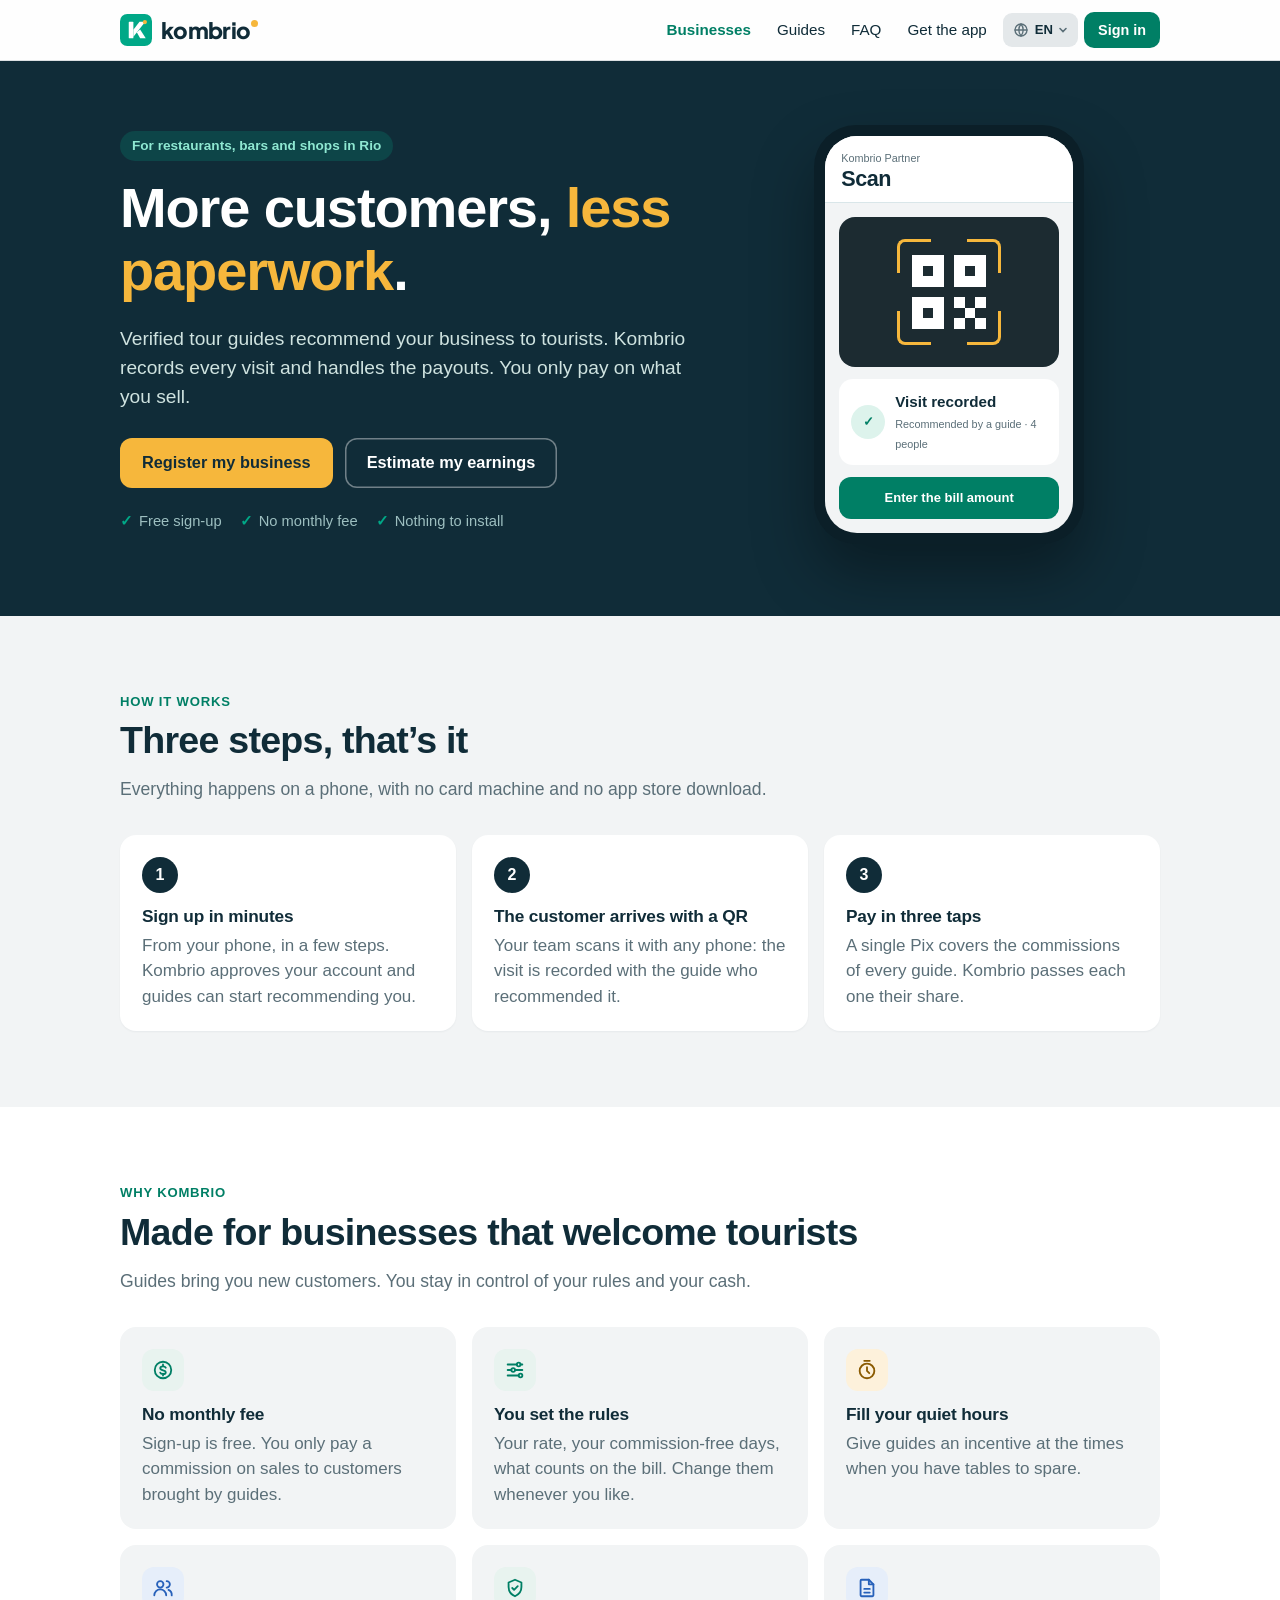
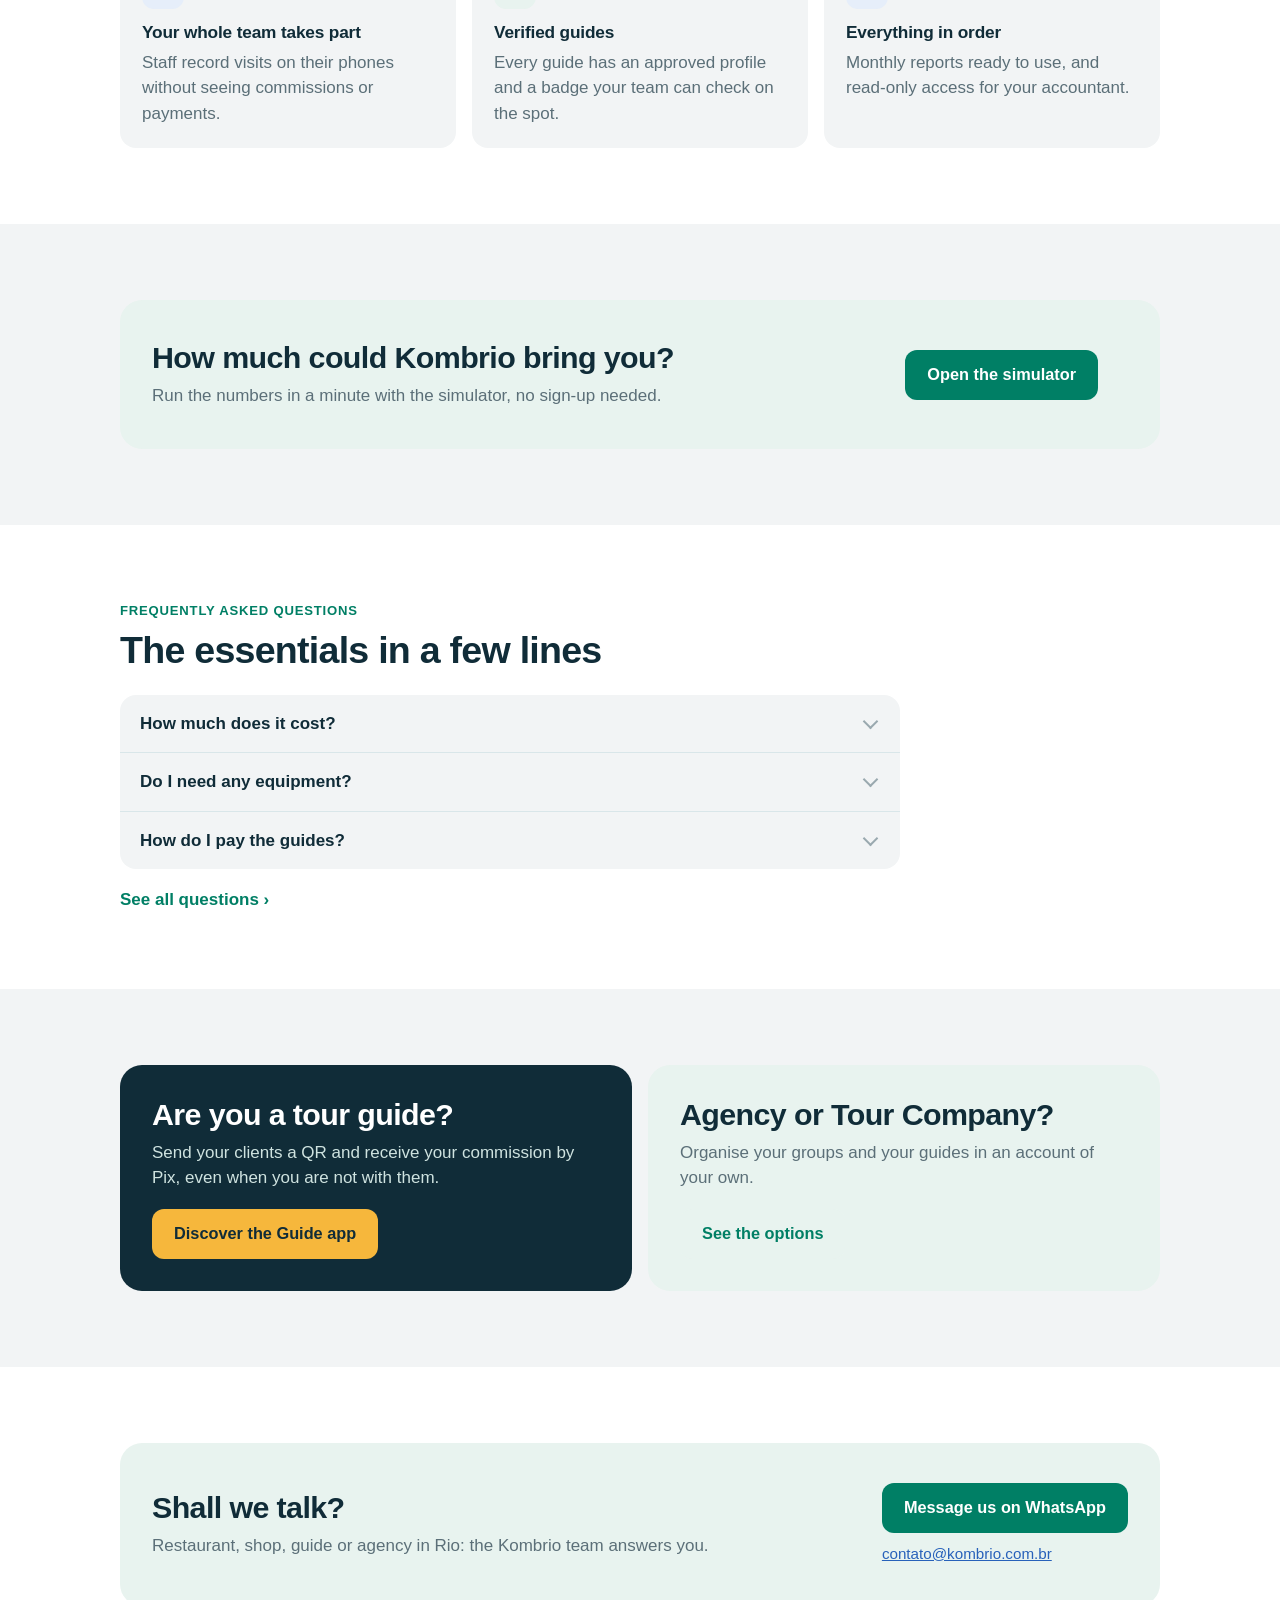
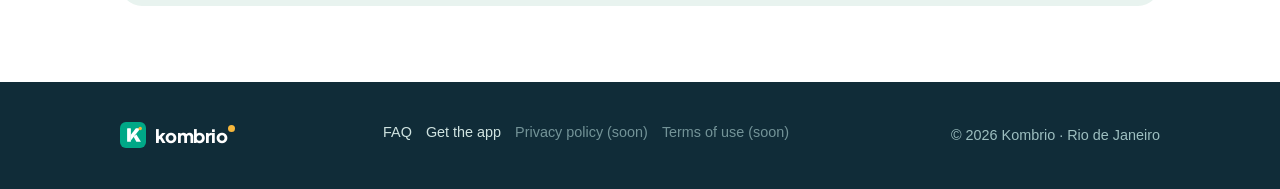
==== commit 6e873bf4: "Langue : un seul bouton (globe + code, liste native) et détection automatique de la langue de l'appa" ====
--- a/index.html
+++ b/index.html
@@ -14,7 +14,7 @@
   <link rel="preconnect" href="https://fonts.googleapis.com">
   <link rel="preconnect" href="https://fonts.gstatic.com" crossorigin>
   <link rel="stylesheet" href="https://fonts.googleapis.com/css2?family=Plus+Jakarta+Sans:wght@800&display=swap">
-  <link rel="stylesheet" href="site.css?v=6">
+  <link rel="stylesheet" href="site.css?v=7">
 </head>
 <body>
 <header class="top">
@@ -25,7 +25,7 @@
       <a class="lk" href="guias.html" data-t="nav.guides">Guias</a>
       <a class="lk" href="faq.html" data-t="nav.faq">Perguntas</a>
       <a class="lk" href="baixar.html" data-t="nav.dl">Baixar o app</a>
-      <div class="seg" role="group" aria-label="Idioma"><button data-l="pt">PT</button><button data-l="en">EN</button><button data-l="fr">FR</button></div>
+      <label class="langsw" title="Idioma / Language / Langue"><svg width="16" height="16" viewBox="0 0 24 24" fill="none" stroke="currentColor" stroke-width="2" stroke-linecap="round" stroke-linejoin="round" aria-hidden="true"><circle cx="12" cy="12" r="9"/><path d="M3 12h18M12 3a14 14 0 0 1 0 18M12 3a14 14 0 0 0 0 18"/></svg><span class="langsw-l">PT</span><svg width="10" height="10" viewBox="0 0 10 10" aria-hidden="true"><path d="M2 3.5l3 3 3-3" fill="none" stroke="currentColor" stroke-width="1.6" stroke-linecap="round"/></svg><select aria-label="Idioma / Language / Langue"><option value="pt">Português</option><option value="en">English</option><option value="fr">Français</option></select></label>
       <a class="btn pri sm" href="https://app.kombrio.com.br/" data-t="nav.app">Entrar</a>
     </nav>
   </div>
@@ -210,6 +210,6 @@
   }
 };
 </script>
-<script src="site.js?v=6"></script>
+<script src="site.js?v=7"></script>
 </body>
 </html>
--- a/site.css
+++ b/site.css
@@ -186,3 +186,9 @@
 }
 .nav a.lk{white-space:nowrap}
 @media(max-width:960px){.nav a.lk[href="baixar.html"]{display:none}}
+/* sélecteur de langue unique (23/11) : un bouton, la liste native du téléphone */
+.langsw{position:relative;display:inline-flex;align-items:center;height:34px;padding:0 10px;border-radius:9px;background:#E4E8EA;color:var(--ink);font:600 .82rem var(--sys);cursor:pointer;white-space:nowrap}
+.langsw svg{flex:none;color:var(--muted)}
+.langsw .langsw-l{margin:0 5px 0 6px}
+.langsw select{position:absolute;top:0;left:0;width:100%;height:100%;opacity:0;cursor:pointer;font-size:16px;-webkit-appearance:none;appearance:none;border:0}
+.langsw:focus-within{box-shadow:0 0 0 2px var(--brand)}
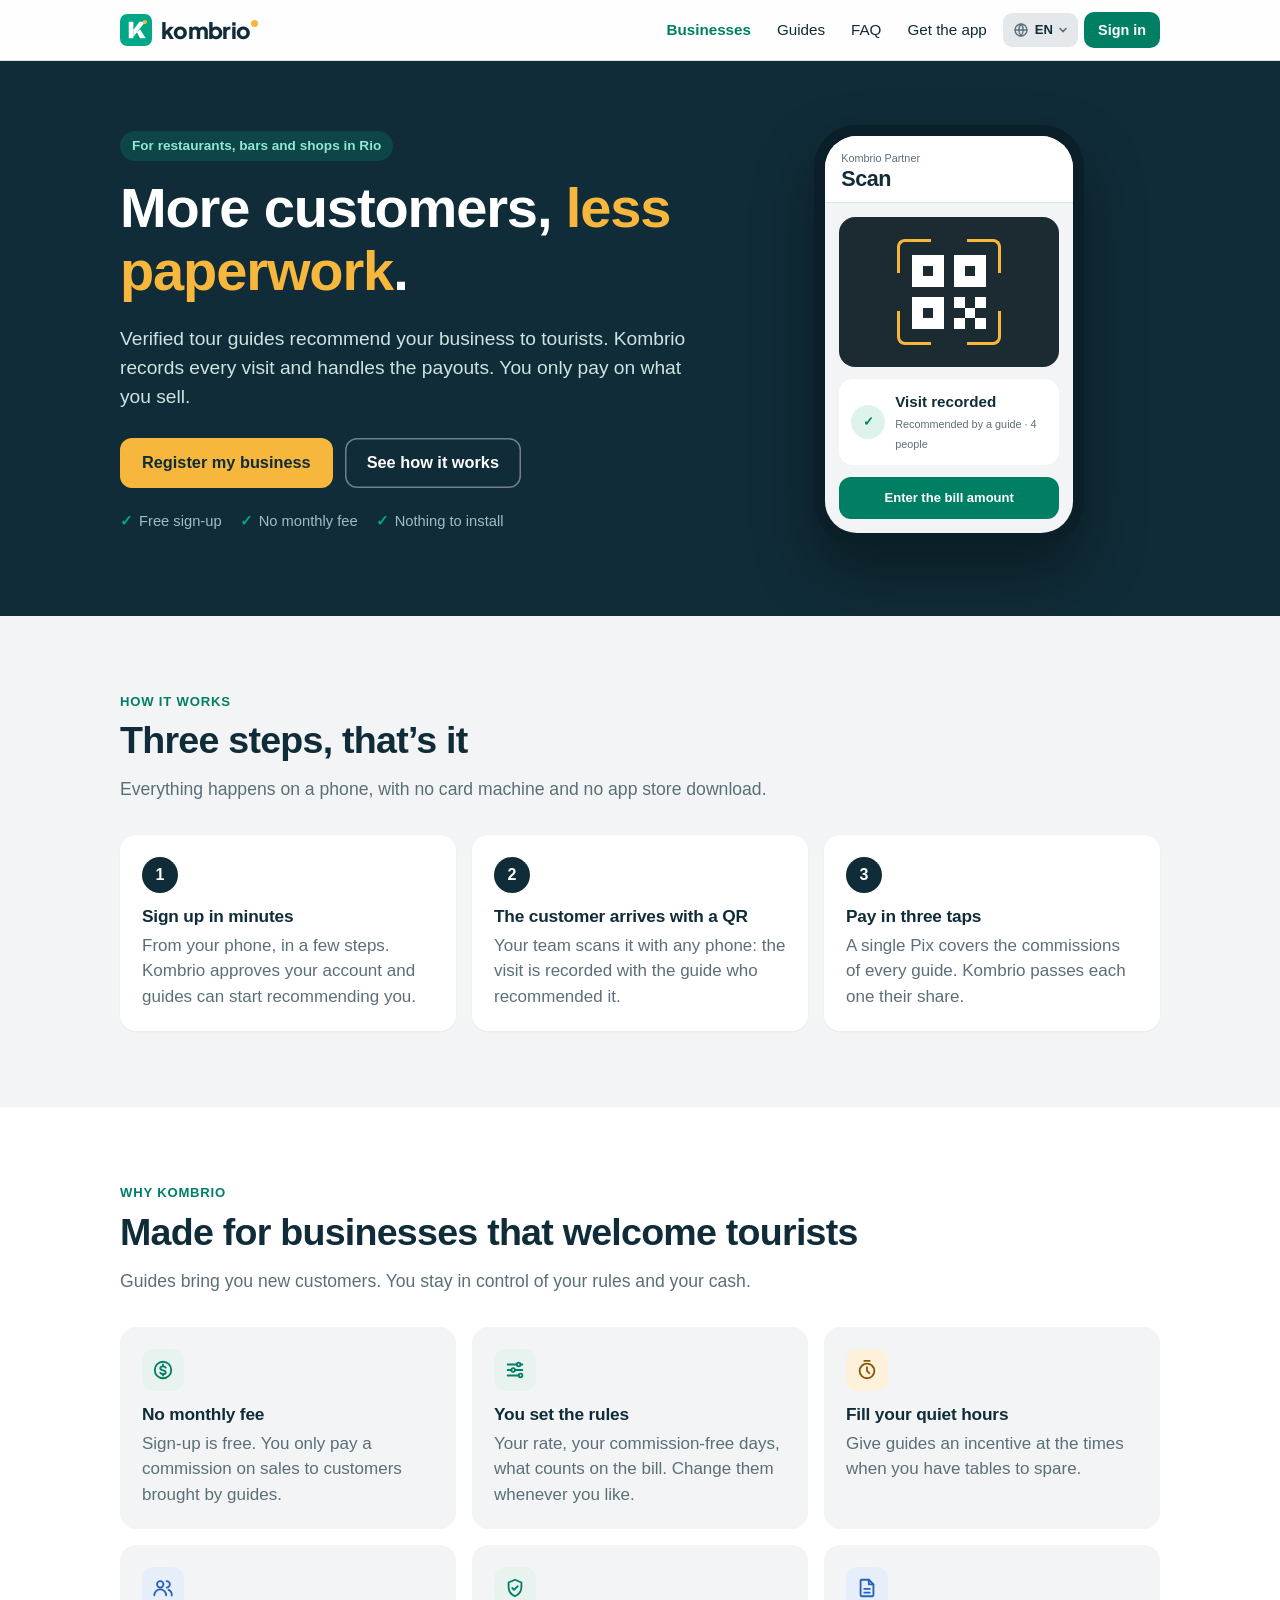
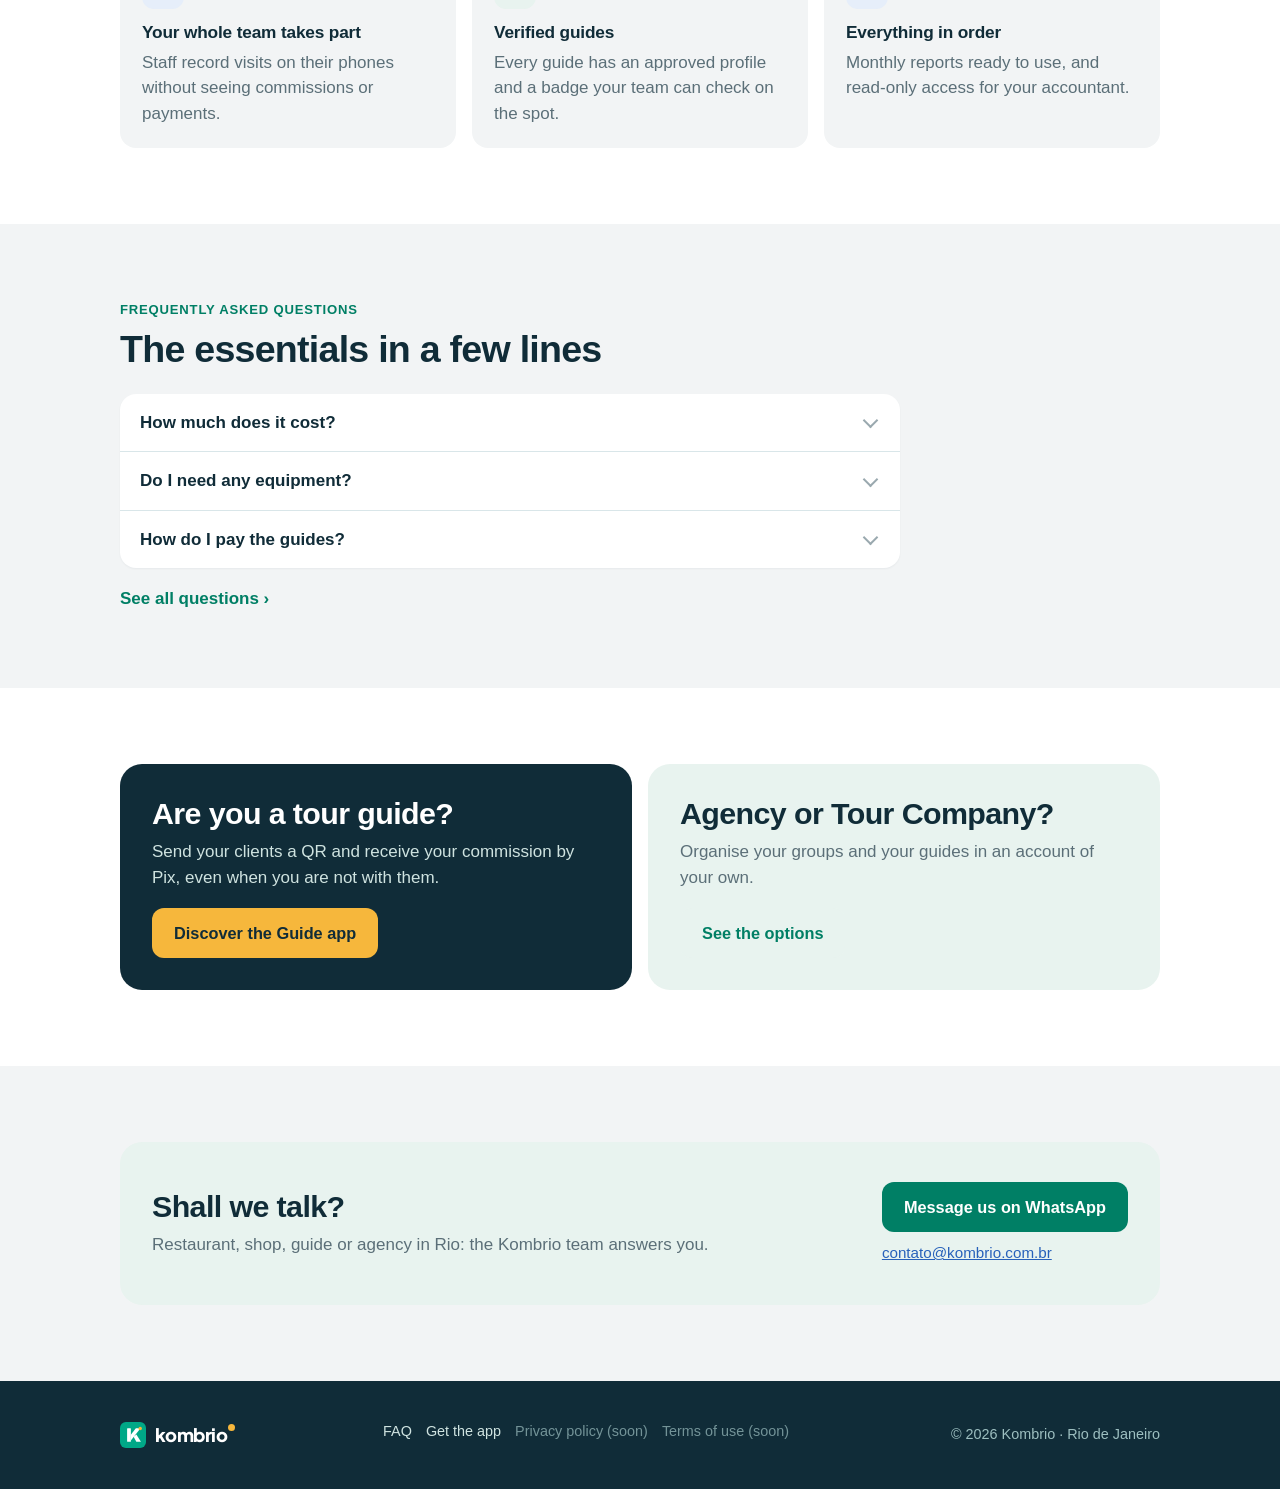
==== commit d6028cc4: "Site : retrait du simulateur de gains (reste dans l'app) ; bouton « Ver como funciona » dans le band" ====
--- a/index.html
+++ b/index.html
@@ -40,7 +40,7 @@
         <p class="lead" data-t="h.lead">Guias de turismo verificados recomendam o seu estabelecimento aos turistas. A Kombrio registra cada visita e cuida dos repasses. Você só paga sobre o que vende.</p>
         <div class="btns">
           <a class="btn yel" href="https://app.kombrio.com.br/partner/#/parceria" data-t="h.cta">Cadastrar meu estabelecimento</a>
-          <a class="btn ghost" href="https://app.kombrio.com.br/partner/#/simulador" data-t="h.sim">Simular meus ganhos</a>
+          <a class="btn ghost" href="#como" data-t="h.sim">Ver como funciona</a>
         </div>
         <ul class="ticks">
           <li data-t="h.t1">Cadastro gratuito</li>
@@ -63,7 +63,7 @@
     </div>
   </div>
 
-  <section class="sec">
+  <section class="sec" id="como">
     <div class="wrap">
       <div class="kick" data-t="s.k">Como funciona</div>
       <h2 data-t="s.t">Três passos, e pronto</h2>
@@ -92,16 +92,8 @@
     </div>
   </section>
 
+
   <section class="sec">
-    <div class="wrap">
-      <div class="band">
-        <div><h2 data-t="sim.t">Quanto a Kombrio pode trazer para você?</h2><p data-t="sim.p">Faça a conta em um minuto no simulador, sem cadastro.</p></div>
-        <div class="btns"><a class="btn pri" href="https://app.kombrio.com.br/partner/#/simulador" data-t="sim.cta">Abrir o simulador</a></div>
-      </div>
-    </div>
-  </section>
-
-  <section class="sec white">
     <div class="wrap">
       <div class="kick" data-t="f.k">Perguntas frequentes</div>
       <h2 data-t="f.t">O essencial em poucas linhas</h2>
@@ -116,7 +108,7 @@
     </div>
   </section>
 
-  <section class="sec">
+  <section class="sec white">
     <div class="wrap two">
       <div class="band dark" style="display:block">
         <div style="margin:0 0 18px"><h2 data-t="g.t">Você é guia de turismo?</h2><p data-t="g.p">Envie um QR aos seus clientes e receba a sua comissão por Pix, mesmo quando não está com eles.</p></div>
@@ -129,7 +121,7 @@
     </div>
   </section>
 
-  <section class="sec white contact" id="contato">
+  <section class="sec contact" id="contato">
     <div class="wrap">
       <div class="band">
         <div><h2 data-t="c.t">Vamos conversar?</h2><p data-t="c.p">Restaurante, loja, guia ou agência no Rio: a equipe Kombrio responde.</p></div>
@@ -160,7 +152,7 @@
     'meta.title': 'Kombrio · More customers, less paperwork',
     'h.pill': 'For restaurants, bars and shops in Rio', 'h.title': 'More customers, <em>less paperwork</em>.',
     'h.lead': 'Verified tour guides recommend your business to tourists. Kombrio records every visit and handles the payouts. You only pay on what you sell.',
-    'h.cta': 'Register my business', 'h.sim': 'Estimate my earnings', 'h.t1': 'Free sign-up', 'h.t2': 'No monthly fee', 'h.t3': 'Nothing to install',
+    'h.cta': 'Register my business', 'h.sim': 'See how it works', 'h.t1': 'Free sign-up', 'h.t2': 'No monthly fee', 'h.t3': 'Nothing to install',
     'm.k': 'Kombrio Partner', 'm.t': 'Scan', 'm.ok': 'Visit recorded', 'm.okd': 'Recommended by a guide · 4 people', 'm.btn': 'Enter the bill amount',
     's.k': 'How it works', 's.t': 'Three steps, that’s it', 's.i': 'Everything happens on a phone, with no card machine and no app store download.',
     's.1t': 'Sign up in minutes', 's.1p': 'From your phone, in a few steps. Kombrio approves your account and guides can start recommending you.',
@@ -173,7 +165,6 @@
     'a.4t': 'Your whole team takes part', 'a.4p': 'Staff record visits on their phones without seeing commissions or payments.',
     'a.5t': 'Verified guides', 'a.5p': 'Every guide has an approved profile and a badge your team can check on the spot.',
     'a.6t': 'Everything in order', 'a.6p': 'Monthly reports ready to use, and read-only access for your accountant.',
-    'sim.t': 'How much could Kombrio bring you?', 'sim.p': 'Run the numbers in a minute with the simulator, no sign-up needed.', 'sim.cta': 'Open the simulator',
     'f.k': 'Frequently asked questions', 'f.t': 'The essentials in a few lines',
     'f.1q': 'How much does it cost?', 'f.1a': 'Sign-up is free and there is no monthly fee. You only pay a commission on sales to customers brought by guides, at a rate you choose.',
     'f.2q': 'Do I need any equipment?', 'f.2a': 'No. Any phone with a camera will do. Kombrio runs in the browser; you can add a shortcut to your home screen.',
@@ -186,7 +177,7 @@
     'meta.title': 'Kombrio · Plus de clients, moins de paperasse',
     'h.pill': 'Pour les restaurants, bars et boutiques de Rio', 'h.title': 'Plus de clients, <em>moins de paperasse</em>.',
     'h.lead': 'Des guides touristiques vérifiés recommandent votre établissement aux touristes. Kombrio enregistre chaque visite et s’occupe des reversements. Vous ne payez que sur ce que vous vendez.',
-    'h.cta': 'Inscrire mon établissement', 'h.sim': 'Simuler mes gains', 'h.t1': 'Inscription gratuite', 'h.t2': 'Sans abonnement', 'h.t3': 'Rien à installer',
+    'h.cta': 'Inscrire mon établissement', 'h.sim': 'Voir comment ça marche', 'h.t1': 'Inscription gratuite', 'h.t2': 'Sans abonnement', 'h.t3': 'Rien à installer',
     'm.k': 'Kombrio Partenaire', 'm.t': 'Scanner', 'm.ok': 'Visite enregistrée', 'm.okd': 'Recommandée par un guide · 4 personnes', 'm.btn': 'Saisir le montant de l’addition',
     's.k': 'Comment ça marche', 's.t': 'Trois étapes, c’est tout', 's.i': 'Tout se passe sur le téléphone, sans terminal ni application à télécharger.',
     's.1t': 'Inscrivez-vous en quelques minutes', 's.1p': 'Depuis votre téléphone, en quelques étapes. Kombrio valide l’inscription et les guides peuvent vous recommander.',
@@ -199,7 +190,6 @@
     'a.4t': 'Toute l’équipe participe', 'a.4p': 'Vos employés enregistrent les visites sur leur téléphone, sans voir les commissions ni les paiements.',
     'a.5t': 'Des guides vérifiés', 'a.5p': 'Chaque guide a un profil validé et un badge que votre équipe peut contrôler sur place.',
     'a.6t': 'Tout est en ordre', 'a.6p': 'Des relevés mensuels prêts à l’emploi et un accès en lecture seule pour votre comptable.',
-    'sim.t': 'Combien Kombrio peut-il vous rapporter ?', 'sim.p': 'Faites le calcul en une minute avec le simulateur, sans inscription.', 'sim.cta': 'Ouvrir le simulateur',
     'f.k': 'Questions fréquentes', 'f.t': 'L’essentiel en quelques lignes',
     'f.1q': 'Combien ça coûte ?', 'f.1a': 'L’inscription est gratuite et il n’y a pas d’abonnement. Vous payez seulement une commission sur les ventes aux clients amenés par les guides, au taux que vous choisissez.',
     'f.2q': 'Faut-il du matériel ?', 'f.2a': 'Non. N’importe quel téléphone avec appareil photo suffit. Kombrio fonctionne dans le navigateur ; vous pouvez ajouter un raccourci sur l’écran d’accueil.',
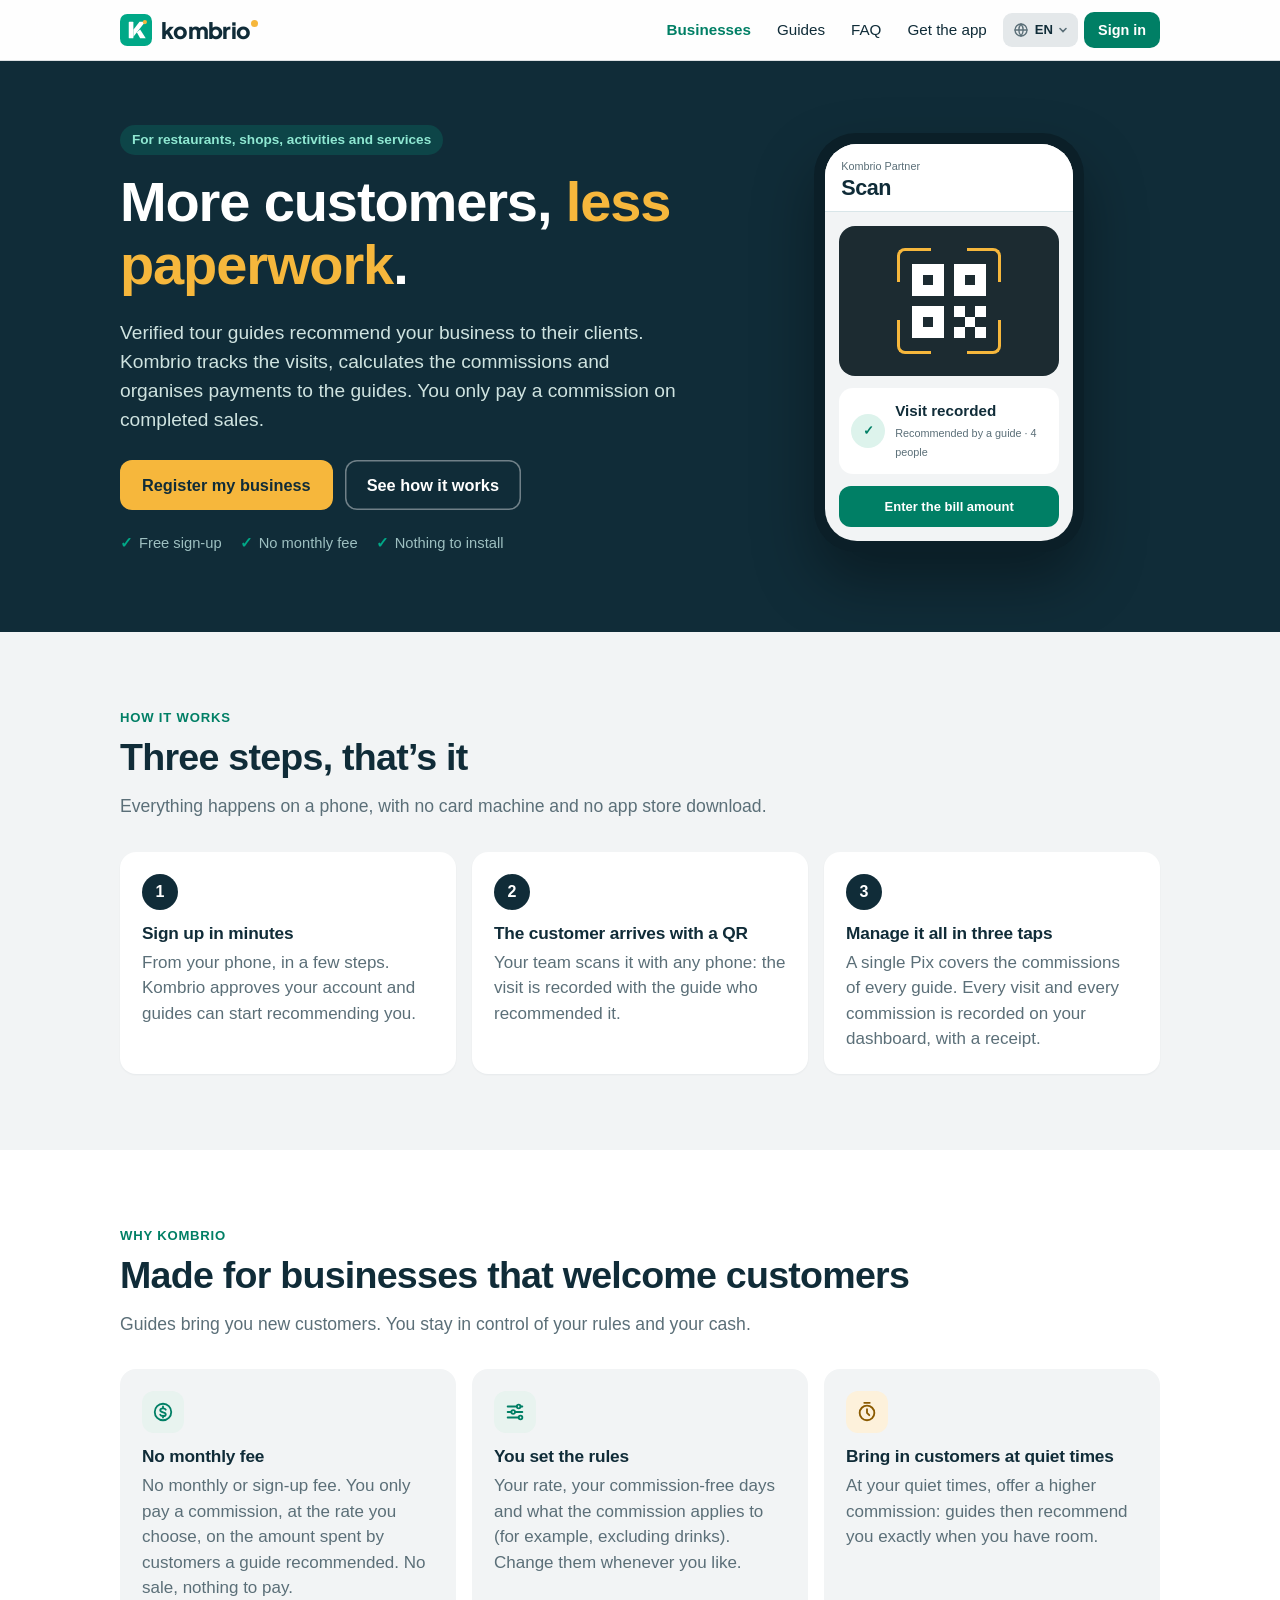
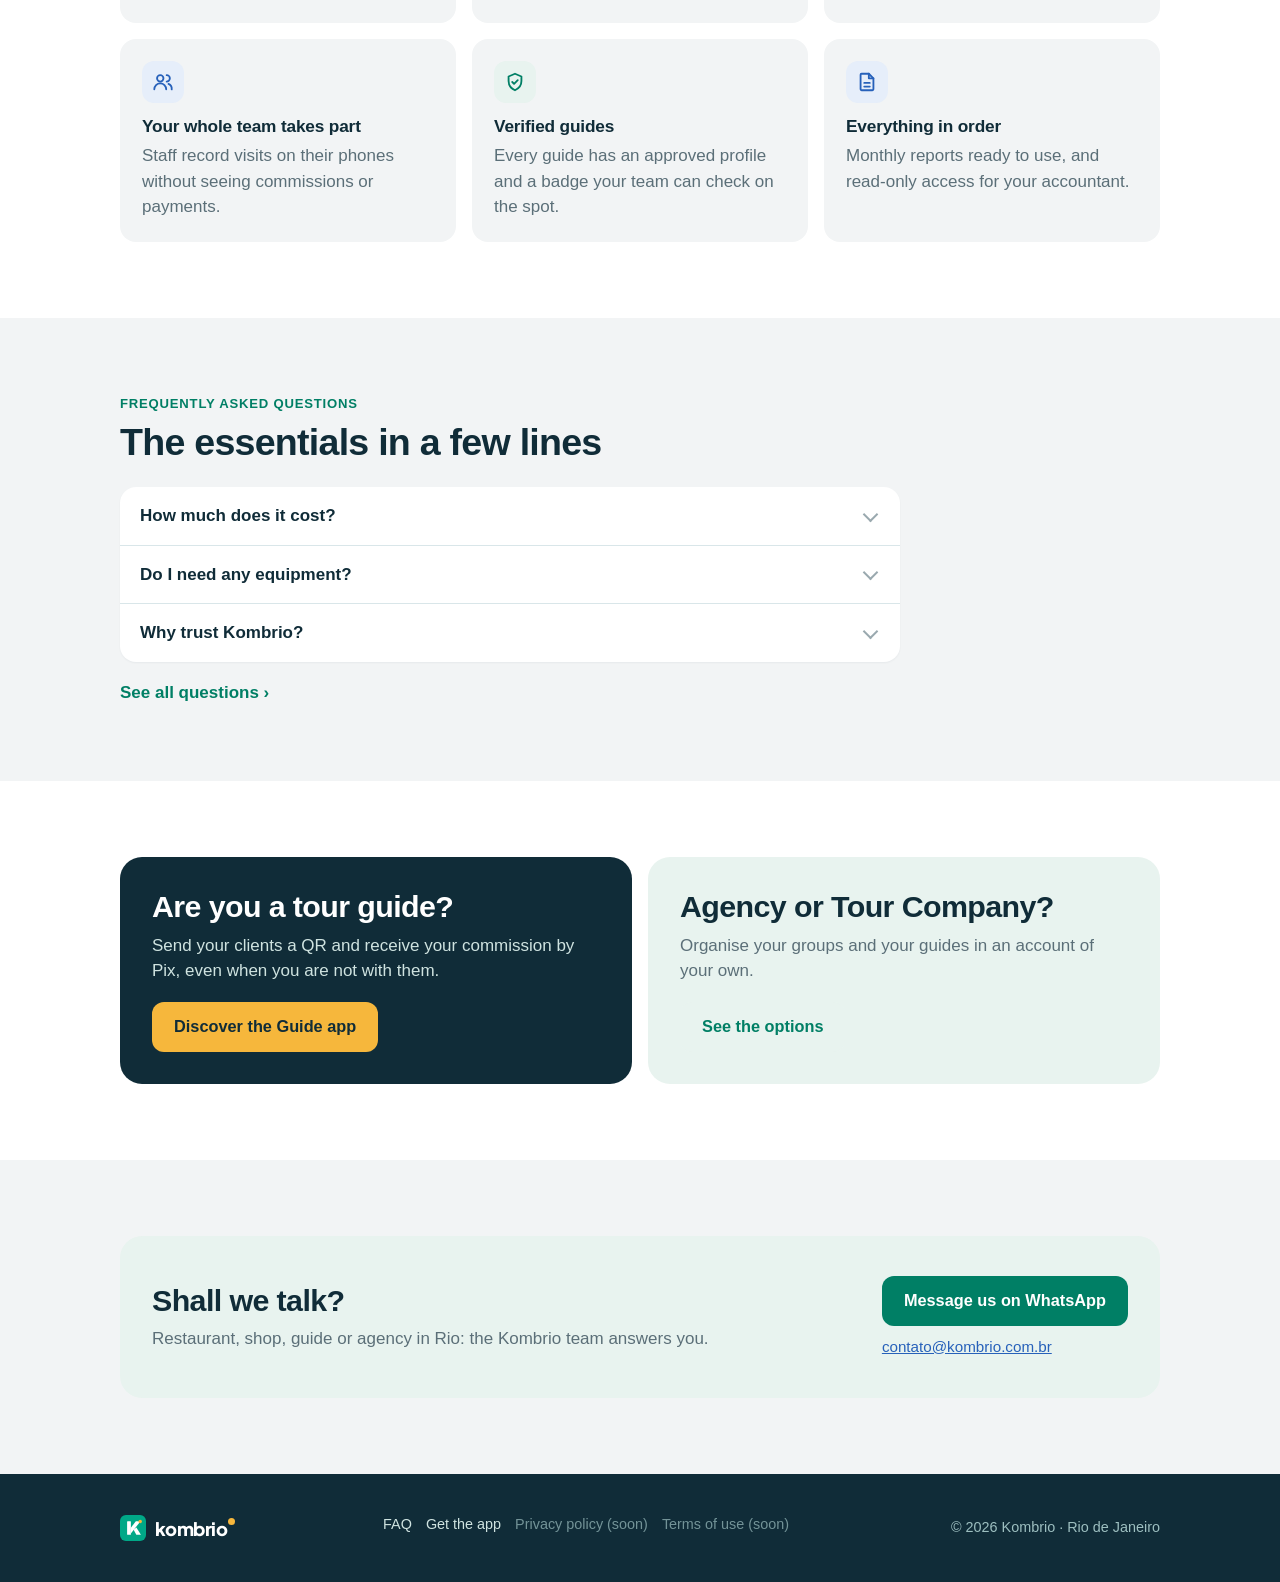
==== commit e246f0ee: "Textes partenaires (remarques JC et Frank) : nouvelle accroche, « Gerencie » au lieu de « Pague », o" ====
--- a/index.html
+++ b/index.html
@@ -4,10 +4,10 @@
   <meta charset="utf-8">
   <meta name="viewport" content="width=device-width, initial-scale=1, viewport-fit=cover">
   <title data-t="meta.title">Kombrio · Mais clientes, menos burocracia</title>
-  <meta name="description" content="Restaurantes, bares e lojas do Rio: receba turistas recomendados por guias verificados. Cadastro gratuito, sem mensalidade. Você só paga sobre o que vende.">
+  <meta name="description" content="Restaurantes, lojas, atividades e serviços: receba clientes recomendados por guias verificados. Sem mensalidade: você só paga comissão sobre as vendas realizadas.">
   <meta name="theme-color" content="#102C38">
   <meta property="og:title" content="Kombrio · Mais clientes, menos burocracia">
-  <meta property="og:description" content="Guias de turismo verificados recomendam o seu estabelecimento. A Kombrio registra cada visita e cuida dos repasses.">
+  <meta property="og:description" content="Guias de turismo verificados recomendam o seu estabelecimento. A Kombrio acompanha as visitas, calcula as comissões e organiza os pagamentos.">
   <meta property="og:image" content="https://kombrio.com.br/icon-512.png">
   <link rel="icon" href="icon.svg" type="image/svg+xml">
   <link rel="apple-touch-icon" href="icon-180.png">
@@ -35,9 +35,9 @@
   <div class="hero">
     <div class="wrap">
       <div>
-        <span class="pill" data-t="h.pill">Para restaurantes, bares e lojas do Rio</span>
+        <span class="pill" data-t="h.pill">Para restaurantes, lojas, atividades e serviços</span>
         <h1 data-t="h.title" data-html>Mais clientes, <em>menos burocracia</em>.</h1>
-        <p class="lead" data-t="h.lead">Guias de turismo verificados recomendam o seu estabelecimento aos turistas. A Kombrio registra cada visita e cuida dos repasses. Você só paga sobre o que vende.</p>
+        <p class="lead" data-t="h.lead">Guias de turismo verificados recomendam o seu estabelecimento aos clientes deles. A Kombrio acompanha as visitas, calcula as comissões e organiza os pagamentos aos guias. Você só paga comissão sobre as vendas realizadas.</p>
         <div class="btns">
           <a class="btn yel" href="https://app.kombrio.com.br/partner/#/parceria" data-t="h.cta">Cadastrar meu estabelecimento</a>
           <a class="btn ghost" href="#como" data-t="h.sim">Ver como funciona</a>
@@ -71,7 +71,7 @@
       <div class="steps">
         <div class="step"><div class="n">1</div><h3 data-t="s.1t">Cadastre-se em minutos</h3><p data-t="s.1p">Pelo celular, em poucos passos. A Kombrio valida o cadastro e os guias já podem indicar você.</p></div>
         <div class="step"><div class="n">2</div><h3 data-t="s.2t">O cliente chega com o QR</h3><p data-t="s.2p">A sua equipe escaneia com qualquer celular: a visita fica registrada com o guia que recomendou.</p></div>
-        <div class="step"><div class="n">3</div><h3 data-t="s.3t">Pague em três toques</h3><p data-t="s.3p">Um único Pix cobre as comissões de todos os guias. A Kombrio repassa a cada um a sua parte.</p></div>
+        <div class="step"><div class="n">3</div><h3 data-t="s.3t">Gerencie tudo em três toques</h3><p data-t="s.3p">Um único Pix cobre as comissões de todos os guias. Cada visita e cada comissão ficam registradas no seu painel, com comprovante.</p></div>
       </div>
     </div>
   </section>
@@ -79,12 +79,12 @@
   <section class="sec white">
     <div class="wrap">
       <div class="kick" data-t="a.k">Por que a Kombrio</div>
-      <h2 data-t="a.t">Feita para quem recebe turistas</h2>
+      <h2 data-t="a.t">Feita para quem recebe clientes</h2>
       <p class="intro" data-t="a.i">Os guias trazem clientes novos. Você mantém o controle das suas regras e do seu caixa.</p>
       <div class="tiles">
-        <div class="tile"><div class="ic"><svg width="22" height="22" viewBox="0 0 24 24" fill="none" stroke="currentColor" stroke-width="2" stroke-linecap="round" stroke-linejoin="round"><circle cx="12" cy="12" r="9"/><path d="M15 9.5c-.5-1-1.6-1.5-3-1.5-1.7 0-3 .9-3 2.1 0 2.9 6 1.5 6 4.3 0 1.2-1.3 2.1-3 2.1-1.4 0-2.6-.6-3-1.6M12 6v2M12 16v2"/></svg></div><h3 data-t="a.1t">Sem mensalidade</h3><p data-t="a.1p">O cadastro é gratuito. Você paga apenas uma comissão sobre as vendas aos clientes trazidos pelos guias.</p></div>
-        <div class="tile"><div class="ic"><svg width="22" height="22" viewBox="0 0 24 24" fill="none" stroke="currentColor" stroke-width="2" stroke-linecap="round" stroke-linejoin="round"><path d="M4 6h10M18 6h2M4 12h4M12 12h8M4 18h12"/><circle cx="16" cy="6" r="2"/><circle cx="10" cy="12" r="2"/><circle cx="18" cy="18" r="2"/></svg></div><h3 data-t="a.2t">Você define as regras</h3><p data-t="a.2p">A sua taxa, os dias sem comissão, o que entra ou não na conta. Você ajusta quando quiser.</p></div>
-        <div class="tile"><div class="ic y"><svg width="22" height="22" viewBox="0 0 24 24" fill="none" stroke="currentColor" stroke-width="2" stroke-linecap="round" stroke-linejoin="round"><circle cx="12" cy="13" r="8"/><path d="M12 9v4l2.5 2.5M9 2h6"/></svg></div><h3 data-t="a.3t">Encha os horários calmos</h3><p data-t="a.3p">Dê um incentivo aos guias nas horas em que você tem lugar sobrando.</p></div>
+        <div class="tile"><div class="ic"><svg width="22" height="22" viewBox="0 0 24 24" fill="none" stroke="currentColor" stroke-width="2" stroke-linecap="round" stroke-linejoin="round"><circle cx="12" cy="12" r="9"/><path d="M15 9.5c-.5-1-1.6-1.5-3-1.5-1.7 0-3 .9-3 2.1 0 2.9 6 1.5 6 4.3 0 1.2-1.3 2.1-3 2.1-1.4 0-2.6-.6-3-1.6M12 6v2M12 16v2"/></svg></div><h3 data-t="a.1t">Sem mensalidade</h3><p data-t="a.1p">Sem mensalidade nem taxa de adesão. Você paga só uma comissão, com a taxa que você escolhe, sobre o valor gasto pelos clientes que um guia recomendou. Sem venda, nada a pagar.</p></div>
+        <div class="tile"><div class="ic"><svg width="22" height="22" viewBox="0 0 24 24" fill="none" stroke="currentColor" stroke-width="2" stroke-linecap="round" stroke-linejoin="round"><path d="M4 6h10M18 6h2M4 12h4M12 12h8M4 18h12"/><circle cx="16" cy="6" r="2"/><circle cx="10" cy="12" r="2"/><circle cx="18" cy="18" r="2"/></svg></div><h3 data-t="a.2t">Você define as regras</h3><p data-t="a.2p">A sua taxa, os dias sem comissão e o que conta para a comissão (por exemplo, sem as bebidas). Você ajusta quando quiser.</p></div>
+        <div class="tile"><div class="ic y"><svg width="22" height="22" viewBox="0 0 24 24" fill="none" stroke="currentColor" stroke-width="2" stroke-linecap="round" stroke-linejoin="round"><circle cx="12" cy="13" r="8"/><path d="M12 9v4l2.5 2.5M9 2h6"/></svg></div><h3 data-t="a.3t">Atraia clientes nas horas vazias</h3><p data-t="a.3p">Nos horários mais calmos, ofereça uma comissão maior: os guias passam a indicar você justamente quando você tem lugar.</p></div>
         <div class="tile"><div class="ic b"><svg width="22" height="22" viewBox="0 0 24 24" fill="none" stroke="currentColor" stroke-width="2" stroke-linecap="round" stroke-linejoin="round"><circle cx="9" cy="8" r="3.5"/><path d="M2.5 20a6.5 6.5 0 0 1 13 0M16 4.5a3.5 3.5 0 0 1 0 7M18 14a6 6 0 0 1 3.5 6"/></svg></div><h3 data-t="a.4t">Toda a equipe participa</h3><p data-t="a.4p">Os funcionários registram as visitas pelo celular, sem ver comissões nem pagamentos.</p></div>
         <div class="tile"><div class="ic"><svg width="22" height="22" viewBox="0 0 24 24" fill="none" stroke="currentColor" stroke-width="2" stroke-linecap="round" stroke-linejoin="round"><path d="M12 3l7 3v5c0 4.5-3 8.3-7 10-4-1.7-7-5.5-7-10V6z"/><path d="M9 12l2 2 4-4"/></svg></div><h3 data-t="a.5t">Guias verificados</h3><p data-t="a.5p">Cada guia tem cadastro validado e um crachá que a sua equipe pode conferir na hora.</p></div>
         <div class="tile"><div class="ic b"><svg width="22" height="22" viewBox="0 0 24 24" fill="none" stroke="currentColor" stroke-width="2" stroke-linecap="round" stroke-linejoin="round"><path d="M14 3H6a1 1 0 0 0-1 1v16a1 1 0 0 0 1 1h12a1 1 0 0 0 1-1V8z"/><path d="M14 3v5h5M9 13h6M9 17h6"/></svg></div><h3 data-t="a.6t">Tudo em ordem</h3><p data-t="a.6p">Relatórios mensais prontos e um acesso somente leitura para o seu contador.</p></div>
@@ -99,9 +99,9 @@
       <h2 data-t="f.t">O essencial em poucas linhas</h2>
       <div class="faq" style="margin-top:24px">
         <div class="group">
-          <details><summary data-t="f.1q">Quanto custa?</summary><p data-t="f.1a">O cadastro é gratuito e não há mensalidade. Você paga apenas uma comissão sobre as vendas feitas aos clientes trazidos pelos guias, com a taxa que você mesmo escolhe.</p></details>
+          <details><summary data-t="f.1q">Quanto custa?</summary><p data-t="f.1a">O cadastro é gratuito e não há mensalidade. Você paga só uma comissão, com a taxa que você escolhe, sobre o valor gasto pelos clientes que um guia recomendou. Sem venda, nada a pagar.</p></details>
           <details><summary data-t="f.2q">Preciso de equipamento?</summary><p data-t="f.2a">Não. Qualquer celular com câmera serve. A Kombrio funciona no navegador; se quiser, adicione o atalho à tela inicial.</p></details>
-          <details><summary data-t="f.3q">Como pago os guias?</summary><p data-t="f.3a">Com um único Pix para a Kombrio, que cobre todas as comissões do período. A Kombrio repassa a cada guia a sua parte.</p></details>
+          <details><summary data-t="f.3q">Por que confiar na Kombrio?</summary><p data-t="f.3a">Tudo fica registrado: cada visita, cada comissão e cada pagamento, com comprovante. No seu painel, você vê guia por guia o que pagou e por quê, e cada guia acompanha o mesmo registro no app dele. Antes de pagar, você pode contestar uma visita.</p></details>
         </div>
         <a class="more" href="faq.html#estabelecimentos" data-t="f.more">Ver todas as perguntas ›</a>
       </div>
@@ -150,50 +150,50 @@
 window.PAGE_T = {
   en: {
     'meta.title': 'Kombrio · More customers, less paperwork',
-    'h.pill': 'For restaurants, bars and shops in Rio', 'h.title': 'More customers, <em>less paperwork</em>.',
-    'h.lead': 'Verified tour guides recommend your business to tourists. Kombrio records every visit and handles the payouts. You only pay on what you sell.',
+    'h.pill': 'For restaurants, shops, activities and services', 'h.title': 'More customers, <em>less paperwork</em>.',
+    'h.lead': 'Verified tour guides recommend your business to their clients. Kombrio tracks the visits, calculates the commissions and organises payments to the guides. You only pay a commission on completed sales.',
     'h.cta': 'Register my business', 'h.sim': 'See how it works', 'h.t1': 'Free sign-up', 'h.t2': 'No monthly fee', 'h.t3': 'Nothing to install',
     'm.k': 'Kombrio Partner', 'm.t': 'Scan', 'm.ok': 'Visit recorded', 'm.okd': 'Recommended by a guide · 4 people', 'm.btn': 'Enter the bill amount',
     's.k': 'How it works', 's.t': 'Three steps, that’s it', 's.i': 'Everything happens on a phone, with no card machine and no app store download.',
     's.1t': 'Sign up in minutes', 's.1p': 'From your phone, in a few steps. Kombrio approves your account and guides can start recommending you.',
     's.2t': 'The customer arrives with a QR', 's.2p': 'Your team scans it with any phone: the visit is recorded with the guide who recommended it.',
-    's.3t': 'Pay in three taps', 's.3p': 'A single Pix covers the commissions of every guide. Kombrio passes each one their share.',
-    'a.k': 'Why Kombrio', 'a.t': 'Made for businesses that welcome tourists', 'a.i': 'Guides bring you new customers. You stay in control of your rules and your cash.',
-    'a.1t': 'No monthly fee', 'a.1p': 'Sign-up is free. You only pay a commission on sales to customers brought by guides.',
-    'a.2t': 'You set the rules', 'a.2p': 'Your rate, your commission-free days, what counts on the bill. Change them whenever you like.',
-    'a.3t': 'Fill your quiet hours', 'a.3p': 'Give guides an incentive at the times when you have tables to spare.',
+    's.3t': 'Manage it all in three taps', 's.3p': 'A single Pix covers the commissions of every guide. Every visit and every commission is recorded on your dashboard, with a receipt.',
+    'a.k': 'Why Kombrio', 'a.t': 'Made for businesses that welcome customers', 'a.i': 'Guides bring you new customers. You stay in control of your rules and your cash.',
+    'a.1t': 'No monthly fee', 'a.1p': 'No monthly or sign-up fee. You only pay a commission, at the rate you choose, on the amount spent by customers a guide recommended. No sale, nothing to pay.',
+    'a.2t': 'You set the rules', 'a.2p': 'Your rate, your commission-free days and what the commission applies to (for example, excluding drinks). Change them whenever you like.',
+    'a.3t': 'Bring in customers at quiet times', 'a.3p': 'At your quiet times, offer a higher commission: guides then recommend you exactly when you have room.',
     'a.4t': 'Your whole team takes part', 'a.4p': 'Staff record visits on their phones without seeing commissions or payments.',
     'a.5t': 'Verified guides', 'a.5p': 'Every guide has an approved profile and a badge your team can check on the spot.',
     'a.6t': 'Everything in order', 'a.6p': 'Monthly reports ready to use, and read-only access for your accountant.',
     'f.k': 'Frequently asked questions', 'f.t': 'The essentials in a few lines',
-    'f.1q': 'How much does it cost?', 'f.1a': 'Sign-up is free and there is no monthly fee. You only pay a commission on sales to customers brought by guides, at a rate you choose.',
+    'f.1q': 'How much does it cost?', 'f.1a': 'Sign-up is free and there is no monthly fee. You only pay a commission, at the rate you choose, on the amount spent by customers a guide recommended. No sale, nothing to pay.',
     'f.2q': 'Do I need any equipment?', 'f.2a': 'No. Any phone with a camera will do. Kombrio runs in the browser; you can add a shortcut to your home screen.',
-    'f.3q': 'How do I pay the guides?', 'f.3a': 'With a single Pix to Kombrio covering all the commissions for the period. Kombrio passes each guide their share.',
+    'f.3q': 'Why trust Kombrio?', 'f.3a': 'Everything is recorded: every visit, every commission and every payment, with a receipt. On your dashboard you see, guide by guide, what you paid and why, and each guide follows the same record in their app. Before paying, you can dispute a visit.',
     'f.more': 'See all questions ›',
     'g.t': 'Are you a tour guide?', 'g.p': 'Send your clients a QR and receive your commission by Pix, even when you are not with them.', 'g.cta': 'Discover the Guide app',
     'ag.t': 'Agency or Tour Company?', 'ag.p': 'Organise your groups and your guides in an account of your own.', 'ag.cta': 'See the options'
   },
   fr: {
     'meta.title': 'Kombrio · Plus de clients, moins de paperasse',
-    'h.pill': 'Pour les restaurants, bars et boutiques de Rio', 'h.title': 'Plus de clients, <em>moins de paperasse</em>.',
-    'h.lead': 'Des guides touristiques vérifiés recommandent votre établissement aux touristes. Kombrio enregistre chaque visite et s’occupe des reversements. Vous ne payez que sur ce que vous vendez.',
+    'h.pill': 'Pour les restaurants, boutiques, activités et services', 'h.title': 'Plus de clients, <em>moins de paperasse</em>.',
+    'h.lead': 'Des guides de tourisme vérifiés recommandent votre établissement à leurs clients. Kombrio suit les visites, calcule les commissions et organise les paiements aux guides. Vous ne payez une commission que sur les ventes réalisées.',
     'h.cta': 'Inscrire mon établissement', 'h.sim': 'Voir comment ça marche', 'h.t1': 'Inscription gratuite', 'h.t2': 'Sans abonnement', 'h.t3': 'Rien à installer',
     'm.k': 'Kombrio Partenaire', 'm.t': 'Scanner', 'm.ok': 'Visite enregistrée', 'm.okd': 'Recommandée par un guide · 4 personnes', 'm.btn': 'Saisir le montant de l’addition',
     's.k': 'Comment ça marche', 's.t': 'Trois étapes, c’est tout', 's.i': 'Tout se passe sur le téléphone, sans terminal ni application à télécharger.',
     's.1t': 'Inscrivez-vous en quelques minutes', 's.1p': 'Depuis votre téléphone, en quelques étapes. Kombrio valide l’inscription et les guides peuvent vous recommander.',
     's.2t': 'Le client arrive avec son QR', 's.2p': 'Votre équipe le scanne avec n’importe quel téléphone : la visite est enregistrée avec le guide qui l’a recommandée.',
-    's.3t': 'Payez en trois touchers', 's.3p': 'Un seul Pix couvre les commissions de tous les guides. Kombrio reverse à chacun sa part.',
-    'a.k': 'Pourquoi Kombrio', 'a.t': 'Pensé pour ceux qui accueillent des touristes', 'a.i': 'Les guides vous amènent de nouveaux clients. Vous gardez la main sur vos règles et votre caisse.',
-    'a.1t': 'Sans abonnement', 'a.1p': 'L’inscription est gratuite. Vous payez seulement une commission sur les ventes aux clients amenés par les guides.',
-    'a.2t': 'Vous fixez les règles', 'a.2p': 'Votre taux, vos jours sans commission, ce qui compte ou non sur l’addition. Vous changez quand vous voulez.',
-    'a.3t': 'Remplissez les heures creuses', 'a.3p': 'Donnez un coup de pouce aux guides aux heures où il vous reste de la place.',
+    's.3t': 'Gérez tout en trois touchers', 's.3p': 'Un seul Pix couvre les commissions de tous les guides. Chaque visite et chaque commission sont enregistrées dans votre tableau de bord, avec reçu.',
+    'a.k': 'Pourquoi Kombrio', 'a.t': 'Pensé pour ceux qui accueillent des clients', 'a.i': 'Les guides vous amènent de nouveaux clients. Vous gardez la main sur vos règles et votre caisse.',
+    'a.1t': 'Sans abonnement', 'a.1p': 'Ni abonnement ni frais d’inscription. Vous payez seulement une commission, au taux que vous choisissez, sur le montant dépensé par les clients recommandés par un guide. Pas de vente, rien à payer.',
+    'a.2t': 'Vous fixez les règles', 'a.2p': 'Votre taux, vos jours sans commission et ce sur quoi porte la commission (par exemple, hors boissons). Vous changez quand vous voulez.',
+    'a.3t': 'Attirez des clients aux heures creuses', 'a.3p': 'Aux heures creuses, proposez une commission plus élevée : les guides vous recommandent justement quand vous avez de la place.',
     'a.4t': 'Toute l’équipe participe', 'a.4p': 'Vos employés enregistrent les visites sur leur téléphone, sans voir les commissions ni les paiements.',
     'a.5t': 'Des guides vérifiés', 'a.5p': 'Chaque guide a un profil validé et un badge que votre équipe peut contrôler sur place.',
     'a.6t': 'Tout est en ordre', 'a.6p': 'Des relevés mensuels prêts à l’emploi et un accès en lecture seule pour votre comptable.',
     'f.k': 'Questions fréquentes', 'f.t': 'L’essentiel en quelques lignes',
-    'f.1q': 'Combien ça coûte ?', 'f.1a': 'L’inscription est gratuite et il n’y a pas d’abonnement. Vous payez seulement une commission sur les ventes aux clients amenés par les guides, au taux que vous choisissez.',
+    'f.1q': 'Combien ça coûte ?', 'f.1a': 'L’inscription est gratuite et il n’y a pas d’abonnement. Vous payez seulement une commission, au taux que vous choisissez, sur le montant dépensé par les clients recommandés par un guide. Pas de vente, rien à payer.',
     'f.2q': 'Faut-il du matériel ?', 'f.2a': 'Non. N’importe quel téléphone avec appareil photo suffit. Kombrio fonctionne dans le navigateur ; vous pouvez ajouter un raccourci sur l’écran d’accueil.',
-    'f.3q': 'Comment payer les guides ?', 'f.3a': 'Par un seul Pix à Kombrio, qui couvre toutes les commissions de la période. Kombrio reverse à chaque guide sa part.',
+    'f.3q': 'Pourquoi faire confiance à Kombrio ?', 'f.3a': 'Tout est enregistré : chaque visite, chaque commission et chaque paiement, avec reçu. Dans votre tableau de bord, vous voyez guide par guide ce que vous avez payé et pourquoi, et chaque guide suit le même registre dans son app. Avant de payer, vous pouvez contester une visite.',
     'f.more': 'Voir toutes les questions ›',
     'g.t': 'Vous êtes guide touristique ?', 'g.p': 'Envoyez un QR à vos clients et recevez votre commission par Pix, même quand vous n’êtes pas avec eux.', 'g.cta': 'Découvrir l’app Guide',
     'ag.t': 'Agence ou Tour Company ?', 'ag.p': 'Organisez vos groupes et vos guides dans un compte à vous.', 'ag.cta': 'Voir les solutions'
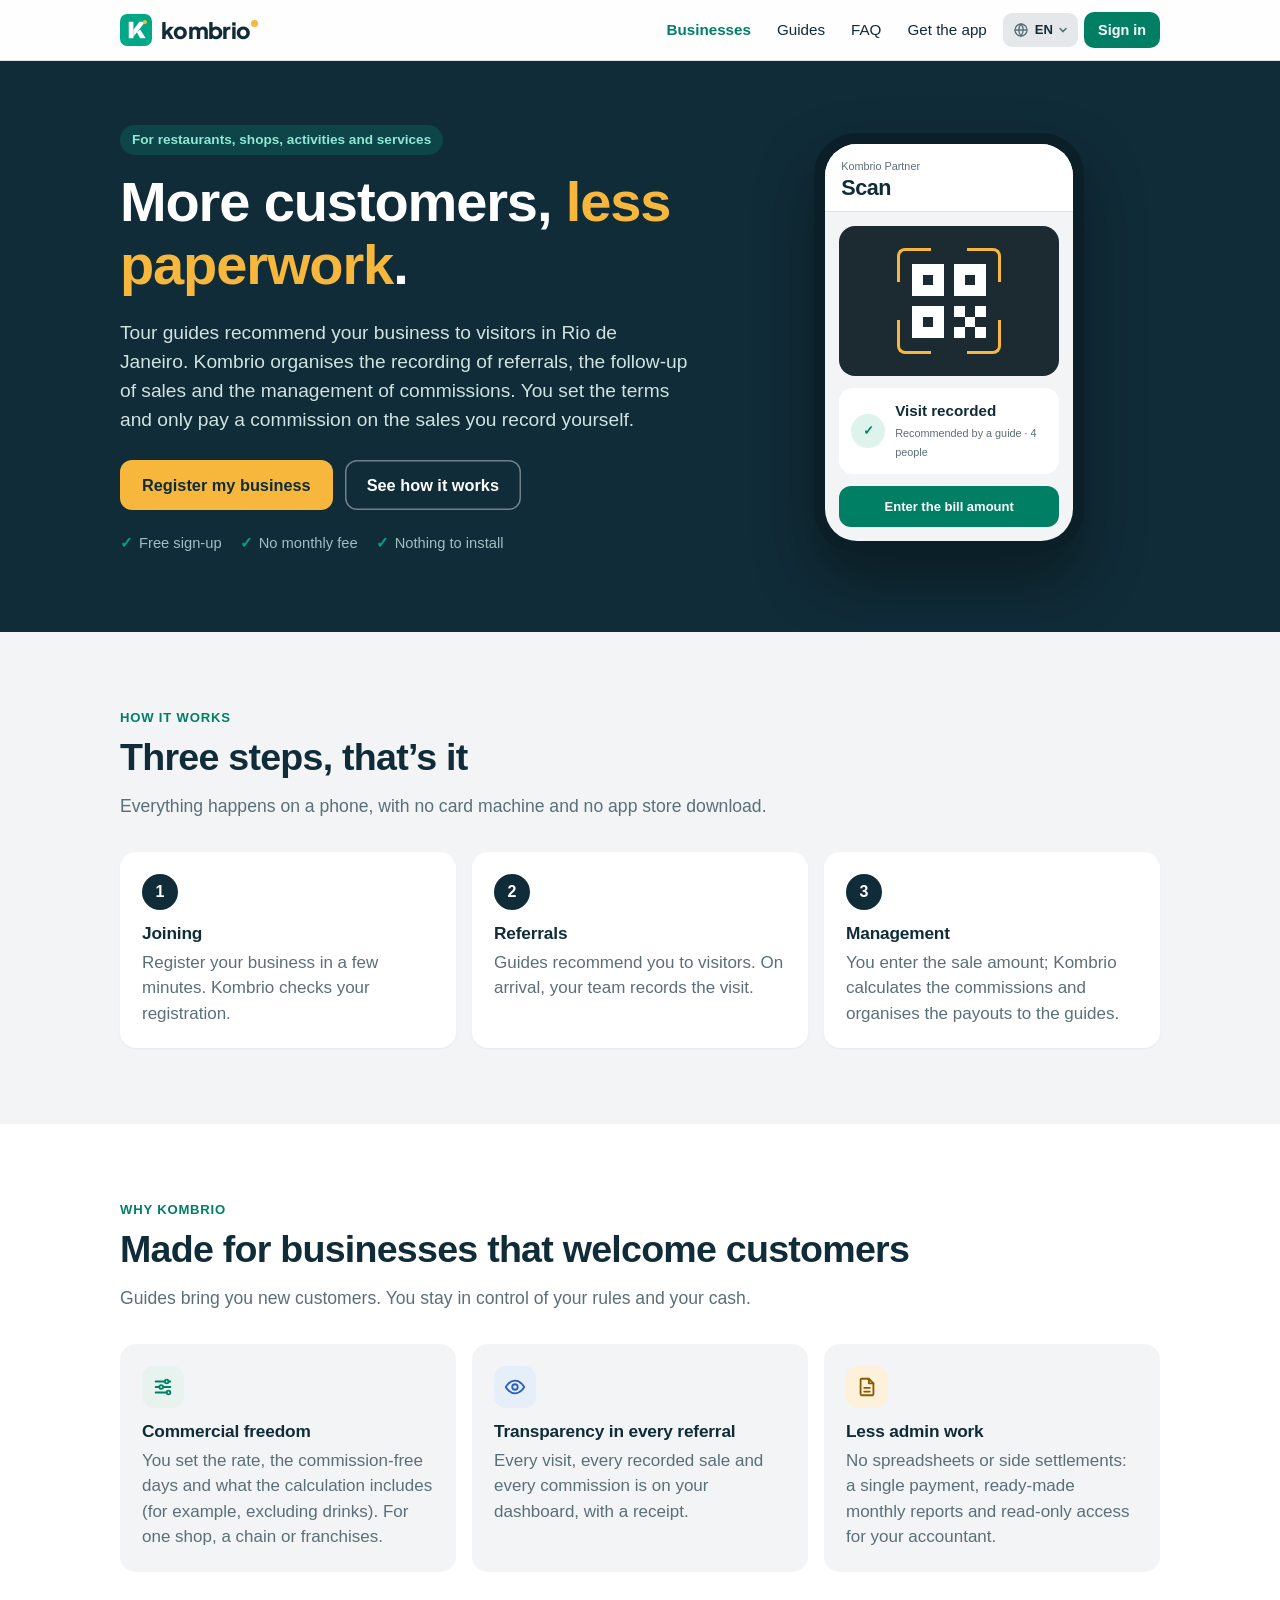
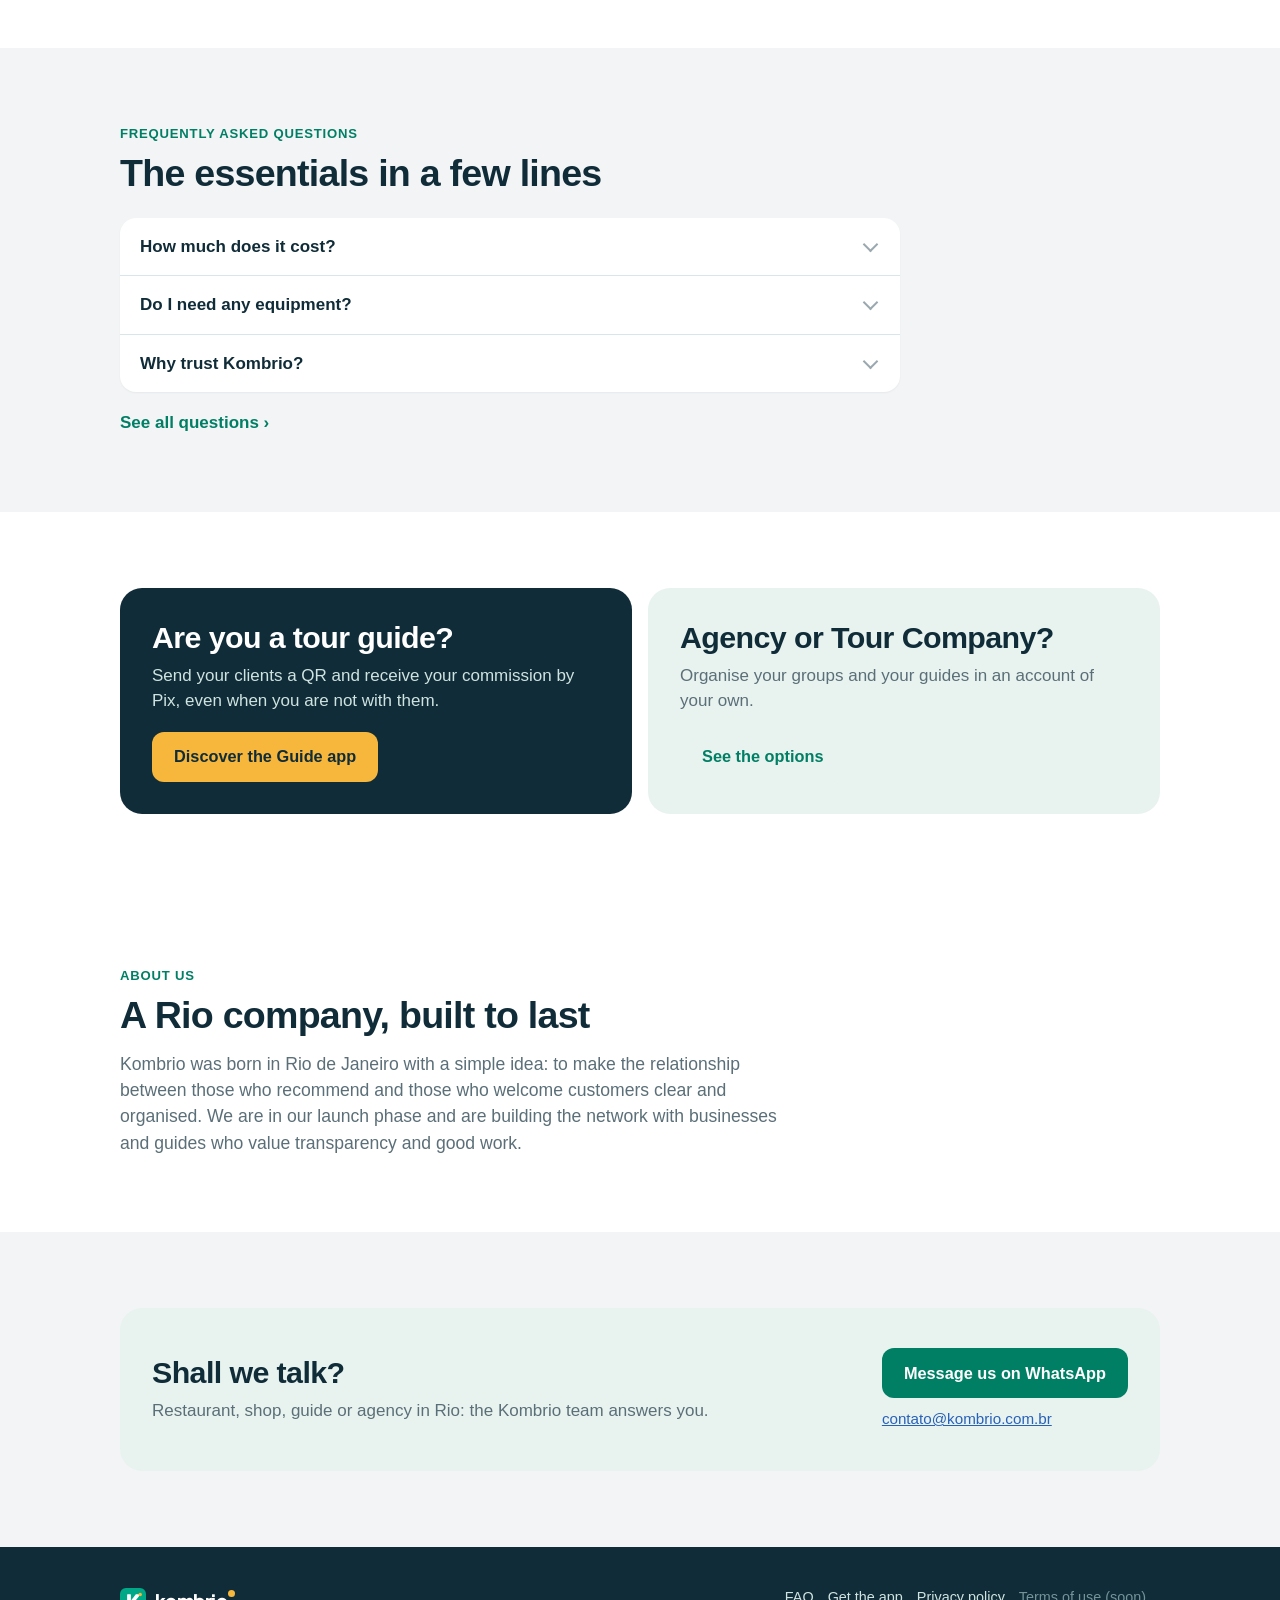
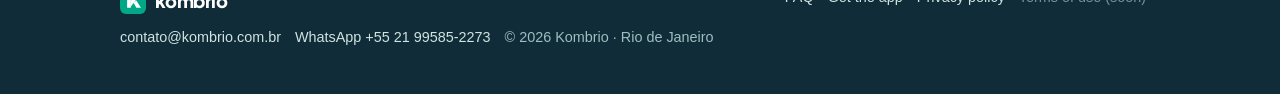
==== commit 1cfe6064: "Audit P0+P1 : accroche (ventes que vous enregistrez), Cadastur vérifié avant reversement, confiance " ====
--- a/index.html
+++ b/index.html
@@ -4,17 +4,18 @@
   <meta charset="utf-8">
   <meta name="viewport" content="width=device-width, initial-scale=1, viewport-fit=cover">
   <title data-t="meta.title">Kombrio · Mais clientes, menos burocracia</title>
-  <meta name="description" content="Restaurantes, lojas, atividades e serviços: receba clientes recomendados por guias verificados. Sem mensalidade: você só paga comissão sobre as vendas realizadas.">
+  <meta name="description" content="Restaurantes, lojas, atividades e serviços: guias de turismo recomendam o seu estabelecimento. A Kombrio organiza as indicações, as vendas e as comissões. Sem mensalidade.">
   <meta name="theme-color" content="#102C38">
   <meta property="og:title" content="Kombrio · Mais clientes, menos burocracia">
-  <meta property="og:description" content="Guias de turismo verificados recomendam o seu estabelecimento. A Kombrio acompanha as visitas, calcula as comissões e organiza os pagamentos.">
+  <meta property="og:description" content="Guias de turismo recomendam o seu estabelecimento. A Kombrio organiza as indicações, o acompanhamento das vendas e a gestão das comissões.">
   <meta property="og:image" content="https://kombrio.com.br/icon-512.png">
+  <link rel="canonical" href="https://kombrio.com.br/">
   <link rel="icon" href="icon.svg" type="image/svg+xml">
   <link rel="apple-touch-icon" href="icon-180.png">
   <link rel="preconnect" href="https://fonts.googleapis.com">
   <link rel="preconnect" href="https://fonts.gstatic.com" crossorigin>
   <link rel="stylesheet" href="https://fonts.googleapis.com/css2?family=Plus+Jakarta+Sans:wght@800&display=swap">
-  <link rel="stylesheet" href="site.css?v=7">
+  <link rel="stylesheet" href="site.css?v=8">
 </head>
 <body>
 <header class="top">
@@ -37,7 +38,7 @@
       <div>
         <span class="pill" data-t="h.pill">Para restaurantes, lojas, atividades e serviços</span>
         <h1 data-t="h.title" data-html>Mais clientes, <em>menos burocracia</em>.</h1>
-        <p class="lead" data-t="h.lead">Guias de turismo verificados recomendam o seu estabelecimento aos clientes deles. A Kombrio acompanha as visitas, calcula as comissões e organiza os pagamentos aos guias. Você só paga comissão sobre as vendas realizadas.</p>
+        <p class="lead" data-t="h.lead">Guias de turismo recomendam seu estabelecimento aos visitantes do Rio de Janeiro. A Kombrio organiza o registro das indicações, o acompanhamento das vendas e a gestão das comissões. Você define as condições e só paga comissão sobre as vendas que você mesmo registra.</p>
         <div class="btns">
           <a class="btn yel" href="https://app.kombrio.com.br/partner/#/parceria" data-t="h.cta">Cadastrar meu estabelecimento</a>
           <a class="btn ghost" href="#como" data-t="h.sim">Ver como funciona</a>
@@ -69,9 +70,9 @@
       <h2 data-t="s.t">Três passos, e pronto</h2>
       <p class="intro" data-t="s.i">Tudo acontece no celular, sem maquininha nem aplicativo para baixar na loja.</p>
       <div class="steps">
-        <div class="step"><div class="n">1</div><h3 data-t="s.1t">Cadastre-se em minutos</h3><p data-t="s.1p">Pelo celular, em poucos passos. A Kombrio valida o cadastro e os guias já podem indicar você.</p></div>
-        <div class="step"><div class="n">2</div><h3 data-t="s.2t">O cliente chega com o QR</h3><p data-t="s.2p">A sua equipe escaneia com qualquer celular: a visita fica registrada com o guia que recomendou.</p></div>
-        <div class="step"><div class="n">3</div><h3 data-t="s.3t">Gerencie tudo em três toques</h3><p data-t="s.3p">Um único Pix cobre as comissões de todos os guias. Cada visita e cada comissão ficam registradas no seu painel, com comprovante.</p></div>
+        <div class="step"><div class="n">1</div><h3 data-t="s.1t">Adesão</h3><p data-t="s.1p">Cadastre seu estabelecimento em poucos minutos. A Kombrio confere o cadastro.</p></div>
+        <div class="step"><div class="n">2</div><h3 data-t="s.2t">Indicações</h3><p data-t="s.2p">Os guias recomendam você aos visitantes. Na chegada, sua equipe registra a visita.</p></div>
+        <div class="step"><div class="n">3</div><h3 data-t="s.3t">Gestão</h3><p data-t="s.3p">Você informa o valor da venda; a Kombrio calcula as comissões e organiza os repasses aos guias.</p></div>
       </div>
     </div>
   </section>
@@ -82,12 +83,9 @@
       <h2 data-t="a.t">Feita para quem recebe clientes</h2>
       <p class="intro" data-t="a.i">Os guias trazem clientes novos. Você mantém o controle das suas regras e do seu caixa.</p>
       <div class="tiles">
-        <div class="tile"><div class="ic"><svg width="22" height="22" viewBox="0 0 24 24" fill="none" stroke="currentColor" stroke-width="2" stroke-linecap="round" stroke-linejoin="round"><circle cx="12" cy="12" r="9"/><path d="M15 9.5c-.5-1-1.6-1.5-3-1.5-1.7 0-3 .9-3 2.1 0 2.9 6 1.5 6 4.3 0 1.2-1.3 2.1-3 2.1-1.4 0-2.6-.6-3-1.6M12 6v2M12 16v2"/></svg></div><h3 data-t="a.1t">Sem mensalidade</h3><p data-t="a.1p">Sem mensalidade nem taxa de adesão. Você paga só uma comissão, com a taxa que você escolhe, sobre o valor gasto pelos clientes que um guia recomendou. Sem venda, nada a pagar.</p></div>
-        <div class="tile"><div class="ic"><svg width="22" height="22" viewBox="0 0 24 24" fill="none" stroke="currentColor" stroke-width="2" stroke-linecap="round" stroke-linejoin="round"><path d="M4 6h10M18 6h2M4 12h4M12 12h8M4 18h12"/><circle cx="16" cy="6" r="2"/><circle cx="10" cy="12" r="2"/><circle cx="18" cy="18" r="2"/></svg></div><h3 data-t="a.2t">Você define as regras</h3><p data-t="a.2p">A sua taxa, os dias sem comissão e o que conta para a comissão (por exemplo, sem as bebidas). Você ajusta quando quiser.</p></div>
-        <div class="tile"><div class="ic y"><svg width="22" height="22" viewBox="0 0 24 24" fill="none" stroke="currentColor" stroke-width="2" stroke-linecap="round" stroke-linejoin="round"><circle cx="12" cy="13" r="8"/><path d="M12 9v4l2.5 2.5M9 2h6"/></svg></div><h3 data-t="a.3t">Atraia clientes nas horas vazias</h3><p data-t="a.3p">Nos horários mais calmos, ofereça uma comissão maior: os guias passam a indicar você justamente quando você tem lugar.</p></div>
-        <div class="tile"><div class="ic b"><svg width="22" height="22" viewBox="0 0 24 24" fill="none" stroke="currentColor" stroke-width="2" stroke-linecap="round" stroke-linejoin="round"><circle cx="9" cy="8" r="3.5"/><path d="M2.5 20a6.5 6.5 0 0 1 13 0M16 4.5a3.5 3.5 0 0 1 0 7M18 14a6 6 0 0 1 3.5 6"/></svg></div><h3 data-t="a.4t">Toda a equipe participa</h3><p data-t="a.4p">Os funcionários registram as visitas pelo celular, sem ver comissões nem pagamentos.</p></div>
-        <div class="tile"><div class="ic"><svg width="22" height="22" viewBox="0 0 24 24" fill="none" stroke="currentColor" stroke-width="2" stroke-linecap="round" stroke-linejoin="round"><path d="M12 3l7 3v5c0 4.5-3 8.3-7 10-4-1.7-7-5.5-7-10V6z"/><path d="M9 12l2 2 4-4"/></svg></div><h3 data-t="a.5t">Guias verificados</h3><p data-t="a.5p">Cada guia tem cadastro validado e um crachá que a sua equipe pode conferir na hora.</p></div>
-        <div class="tile"><div class="ic b"><svg width="22" height="22" viewBox="0 0 24 24" fill="none" stroke="currentColor" stroke-width="2" stroke-linecap="round" stroke-linejoin="round"><path d="M14 3H6a1 1 0 0 0-1 1v16a1 1 0 0 0 1 1h12a1 1 0 0 0 1-1V8z"/><path d="M14 3v5h5M9 13h6M9 17h6"/></svg></div><h3 data-t="a.6t">Tudo em ordem</h3><p data-t="a.6p">Relatórios mensais prontos e um acesso somente leitura para o seu contador.</p></div>
+        <div class="tile"><div class="ic"><svg width="22" height="22" viewBox="0 0 24 24" fill="none" stroke="currentColor" stroke-width="2" stroke-linecap="round" stroke-linejoin="round"><path d="M4 6h10M18 6h2M4 12h4M12 12h8M4 18h12"/><circle cx="16" cy="6" r="2"/><circle cx="10" cy="12" r="2"/><circle cx="18" cy="18" r="2"/></svg></div><h3 data-t="a.1t">Liberdade comercial</h3><p data-t="a.1p">Você define a taxa, os dias sem comissão e o que entra no cálculo (por exemplo, sem as bebidas). Vale para uma loja, uma rede ou franquias.</p></div>
+        <div class="tile"><div class="ic b"><svg width="22" height="22" viewBox="0 0 24 24" fill="none" stroke="currentColor" stroke-width="2" stroke-linecap="round" stroke-linejoin="round"><path d="M2 12s3.5-7 10-7 10 7 10 7-3.5 7-10 7S2 12 2 12z"/><circle cx="12" cy="12" r="3"/></svg></div><h3 data-t="a.2t">Transparência em cada indicação</h3><p data-t="a.2p">Cada visita, cada venda registrada e cada comissão ficam no seu painel, com comprovante.</p></div>
+        <div class="tile"><div class="ic y"><svg width="22" height="22" viewBox="0 0 24 24" fill="none" stroke="currentColor" stroke-width="2" stroke-linecap="round" stroke-linejoin="round"><path d="M14 3H6a1 1 0 0 0-1 1v16a1 1 0 0 0 1 1h12a1 1 0 0 0 1-1V8z"/><path d="M14 3v5h5M9 13h6M9 17h6"/></svg></div><h3 data-t="a.3t">Menos trabalho administrativo</h3><p data-t="a.3p">Sem planilha nem acerto à parte: um único pagamento, relatórios mensais prontos e acesso de leitura para o seu contador.</p></div>
       </div>
     </div>
   </section>
@@ -101,7 +99,7 @@
         <div class="group">
           <details><summary data-t="f.1q">Quanto custa?</summary><p data-t="f.1a">O cadastro é gratuito e não há mensalidade. Você paga só uma comissão, com a taxa que você escolhe, sobre o valor gasto pelos clientes que um guia recomendou. Sem venda, nada a pagar.</p></details>
           <details><summary data-t="f.2q">Preciso de equipamento?</summary><p data-t="f.2a">Não. Qualquer celular com câmera serve. A Kombrio funciona no navegador; se quiser, adicione o atalho à tela inicial.</p></details>
-          <details><summary data-t="f.3q">Por que confiar na Kombrio?</summary><p data-t="f.3a">Tudo fica registrado: cada visita, cada comissão e cada pagamento, com comprovante. No seu painel, você vê guia por guia o que pagou e por quê, e cada guia acompanha o mesmo registro no app dele. Antes de pagar, você pode contestar uma visita.</p></details>
+          <details><summary data-t="f.3q">Por que confiar na Kombrio?</summary><p data-t="f.3a">Tudo fica registrado. No seu painel e no relatório mensal, cada visita aparece com o guia, o valor da venda e a comissão. Antes de pagar, você pode contestar uma visita. Cada guia tem o registro Cadastur conferido pela Kombrio antes de receber qualquer repasse.</p></details>
         </div>
         <a class="more" href="faq.html#estabelecimentos" data-t="f.more">Ver todas as perguntas ›</a>
       </div>
@@ -121,6 +119,14 @@
     </div>
   </section>
 
+  <section class="sec white" id="quem-somos">
+    <div class="wrap">
+      <div class="kick" data-t="q.k">Quem somos</div>
+      <h2 data-t="q.t">Uma empresa do Rio, feita para durar</h2>
+      <p class="intro" style="margin-bottom:0" data-t="q.p">A Kombrio nasceu no Rio de Janeiro com uma ideia simples: tornar clara e organizada a relação entre quem recomenda e quem recebe clientes. Estamos em fase de lançamento e construímos a rede com estabelecimentos e guias que valorizam a transparência e o trabalho bem feito.</p>
+    </div>
+  </section>
+
   <section class="sec contact" id="contato">
     <div class="wrap">
       <div class="band">
@@ -134,8 +140,8 @@
 <footer>
   <div class="wrap">
     <a class="logo" href="./"><img src="icon.svg" alt="">kombrio<i></i></a>
-    <div class="links"><a href="faq.html" data-t="nav.faq">Perguntas</a><a href="baixar.html" data-t="nav.dl">Baixar o app</a><span class="soon" data-t="ft.priv">Política de privacidade (em breve)</span><span class="soon" data-t="ft.terms">Termos de uso (em breve)</span></div>
-    <div data-t="ft.city">© 2026 Kombrio · Rio de Janeiro</div>
+    <div class="links"><a href="faq.html" data-t="nav.faq">Perguntas</a><a href="baixar.html" data-t="nav.dl">Baixar o app</a><a href="https://app.kombrio.com.br/client/#/privacidade" data-t="ft.priv">Política de privacidade</a><span class="soon" data-t="ft.terms">Termos de uso (em breve)</span></div>
+    <div class="ft-contact"><a href="mailto:contato@kombrio.com.br">contato@kombrio.com.br</a><a data-wa href="https://wa.me/5521995852273">WhatsApp +55 21 99585-2273</a><span data-t="ft.city">© 2026 Kombrio · Rio de Janeiro</span></div>
   </div>
 </footer>
 
@@ -151,55 +157,61 @@
   en: {
     'meta.title': 'Kombrio · More customers, less paperwork',
     'h.pill': 'For restaurants, shops, activities and services', 'h.title': 'More customers, <em>less paperwork</em>.',
-    'h.lead': 'Verified tour guides recommend your business to their clients. Kombrio tracks the visits, calculates the commissions and organises payments to the guides. You only pay a commission on completed sales.',
+    'h.lead': 'Tour guides recommend your business to visitors in Rio de Janeiro. Kombrio organises the recording of referrals, the follow-up of sales and the management of commissions. You set the terms and only pay a commission on the sales you record yourself.',
     'h.cta': 'Register my business', 'h.sim': 'See how it works', 'h.t1': 'Free sign-up', 'h.t2': 'No monthly fee', 'h.t3': 'Nothing to install',
     'm.k': 'Kombrio Partner', 'm.t': 'Scan', 'm.ok': 'Visit recorded', 'm.okd': 'Recommended by a guide · 4 people', 'm.btn': 'Enter the bill amount',
     's.k': 'How it works', 's.t': 'Three steps, that’s it', 's.i': 'Everything happens on a phone, with no card machine and no app store download.',
-    's.1t': 'Sign up in minutes', 's.1p': 'From your phone, in a few steps. Kombrio approves your account and guides can start recommending you.',
-    's.2t': 'The customer arrives with a QR', 's.2p': 'Your team scans it with any phone: the visit is recorded with the guide who recommended it.',
-    's.3t': 'Manage it all in three taps', 's.3p': 'A single Pix covers the commissions of every guide. Every visit and every commission is recorded on your dashboard, with a receipt.',
+    's.1t': 'Joining', 's.1p': 'Register your business in a few minutes. Kombrio checks your registration.',
+    's.2t': 'Referrals', 's.2p': 'Guides recommend you to visitors. On arrival, your team records the visit.',
+    's.3t': 'Management', 's.3p': 'You enter the sale amount; Kombrio calculates the commissions and organises the payouts to the guides.',
     'a.k': 'Why Kombrio', 'a.t': 'Made for businesses that welcome customers', 'a.i': 'Guides bring you new customers. You stay in control of your rules and your cash.',
-    'a.1t': 'No monthly fee', 'a.1p': 'No monthly or sign-up fee. You only pay a commission, at the rate you choose, on the amount spent by customers a guide recommended. No sale, nothing to pay.',
-    'a.2t': 'You set the rules', 'a.2p': 'Your rate, your commission-free days and what the commission applies to (for example, excluding drinks). Change them whenever you like.',
-    'a.3t': 'Bring in customers at quiet times', 'a.3p': 'At your quiet times, offer a higher commission: guides then recommend you exactly when you have room.',
-    'a.4t': 'Your whole team takes part', 'a.4p': 'Staff record visits on their phones without seeing commissions or payments.',
-    'a.5t': 'Verified guides', 'a.5p': 'Every guide has an approved profile and a badge your team can check on the spot.',
-    'a.6t': 'Everything in order', 'a.6p': 'Monthly reports ready to use, and read-only access for your accountant.',
     'f.k': 'Frequently asked questions', 'f.t': 'The essentials in a few lines',
     'f.1q': 'How much does it cost?', 'f.1a': 'Sign-up is free and there is no monthly fee. You only pay a commission, at the rate you choose, on the amount spent by customers a guide recommended. No sale, nothing to pay.',
     'f.2q': 'Do I need any equipment?', 'f.2a': 'No. Any phone with a camera will do. Kombrio runs in the browser; you can add a shortcut to your home screen.',
-    'f.3q': 'Why trust Kombrio?', 'f.3a': 'Everything is recorded: every visit, every commission and every payment, with a receipt. On your dashboard you see, guide by guide, what you paid and why, and each guide follows the same record in their app. Before paying, you can dispute a visit.',
+    'f.3q': 'Why trust Kombrio?', 'f.3a': 'Everything is recorded. On your dashboard and in the monthly report, each visit shows the guide, the sale amount and the commission. Before paying, you can dispute a visit. Each guide’s Cadastur registration is checked by Kombrio before they receive any payout.',
     'f.more': 'See all questions ›',
     'g.t': 'Are you a tour guide?', 'g.p': 'Send your clients a QR and receive your commission by Pix, even when you are not with them.', 'g.cta': 'Discover the Guide app',
-    'ag.t': 'Agency or Tour Company?', 'ag.p': 'Organise your groups and your guides in an account of your own.', 'ag.cta': 'See the options'
+    'ag.t': 'Agency or Tour Company?', 'ag.p': 'Organise your groups and your guides in an account of your own.', 'ag.cta': 'See the options',
+    'a.1t': 'Commercial freedom',
+    'a.1p': 'You set the rate, the commission-free days and what the calculation includes (for example, excluding drinks). For one shop, a chain or franchises.',
+    'a.2t': 'Transparency in every referral',
+    'a.2p': 'Every visit, every recorded sale and every commission is on your dashboard, with a receipt.',
+    'a.3t': 'Less admin work',
+    'a.3p': 'No spreadsheets or side settlements: a single payment, ready-made monthly reports and read-only access for your accountant.',
+    'q.k': 'About us',
+    'q.t': 'A Rio company, built to last',
+    'q.p': 'Kombrio was born in Rio de Janeiro with a simple idea: to make the relationship between those who recommend and those who welcome customers clear and organised. We are in our launch phase and are building the network with businesses and guides who value transparency and good work.'
   },
   fr: {
     'meta.title': 'Kombrio · Plus de clients, moins de paperasse',
     'h.pill': 'Pour les restaurants, boutiques, activités et services', 'h.title': 'Plus de clients, <em>moins de paperasse</em>.',
-    'h.lead': 'Des guides de tourisme vérifiés recommandent votre établissement à leurs clients. Kombrio suit les visites, calcule les commissions et organise les paiements aux guides. Vous ne payez une commission que sur les ventes réalisées.',
+    'h.lead': 'Des guides de tourisme recommandent votre établissement aux visiteurs de Rio de Janeiro. Kombrio organise l’enregistrement des recommandations, le suivi des ventes et la gestion des commissions. Vous fixez les conditions et ne payez une commission que sur les ventes que vous enregistrez vous-même.',
     'h.cta': 'Inscrire mon établissement', 'h.sim': 'Voir comment ça marche', 'h.t1': 'Inscription gratuite', 'h.t2': 'Sans abonnement', 'h.t3': 'Rien à installer',
     'm.k': 'Kombrio Partenaire', 'm.t': 'Scanner', 'm.ok': 'Visite enregistrée', 'm.okd': 'Recommandée par un guide · 4 personnes', 'm.btn': 'Saisir le montant de l’addition',
     's.k': 'Comment ça marche', 's.t': 'Trois étapes, c’est tout', 's.i': 'Tout se passe sur le téléphone, sans terminal ni application à télécharger.',
-    's.1t': 'Inscrivez-vous en quelques minutes', 's.1p': 'Depuis votre téléphone, en quelques étapes. Kombrio valide l’inscription et les guides peuvent vous recommander.',
-    's.2t': 'Le client arrive avec son QR', 's.2p': 'Votre équipe le scanne avec n’importe quel téléphone : la visite est enregistrée avec le guide qui l’a recommandée.',
-    's.3t': 'Gérez tout en trois touchers', 's.3p': 'Un seul Pix couvre les commissions de tous les guides. Chaque visite et chaque commission sont enregistrées dans votre tableau de bord, avec reçu.',
+    's.1t': 'Adhésion', 's.1p': 'Inscrivez votre établissement en quelques minutes. Kombrio vérifie l’inscription.',
+    's.2t': 'Recommandations', 's.2p': 'Les guides vous recommandent aux visiteurs. À l’arrivée, votre équipe enregistre la visite.',
+    's.3t': 'Gestion', 's.3p': 'Vous saisissez le montant de la vente ; Kombrio calcule les commissions et organise les reversements aux guides.',
     'a.k': 'Pourquoi Kombrio', 'a.t': 'Pensé pour ceux qui accueillent des clients', 'a.i': 'Les guides vous amènent de nouveaux clients. Vous gardez la main sur vos règles et votre caisse.',
-    'a.1t': 'Sans abonnement', 'a.1p': 'Ni abonnement ni frais d’inscription. Vous payez seulement une commission, au taux que vous choisissez, sur le montant dépensé par les clients recommandés par un guide. Pas de vente, rien à payer.',
-    'a.2t': 'Vous fixez les règles', 'a.2p': 'Votre taux, vos jours sans commission et ce sur quoi porte la commission (par exemple, hors boissons). Vous changez quand vous voulez.',
-    'a.3t': 'Attirez des clients aux heures creuses', 'a.3p': 'Aux heures creuses, proposez une commission plus élevée : les guides vous recommandent justement quand vous avez de la place.',
-    'a.4t': 'Toute l’équipe participe', 'a.4p': 'Vos employés enregistrent les visites sur leur téléphone, sans voir les commissions ni les paiements.',
-    'a.5t': 'Des guides vérifiés', 'a.5p': 'Chaque guide a un profil validé et un badge que votre équipe peut contrôler sur place.',
-    'a.6t': 'Tout est en ordre', 'a.6p': 'Des relevés mensuels prêts à l’emploi et un accès en lecture seule pour votre comptable.',
     'f.k': 'Questions fréquentes', 'f.t': 'L’essentiel en quelques lignes',
     'f.1q': 'Combien ça coûte ?', 'f.1a': 'L’inscription est gratuite et il n’y a pas d’abonnement. Vous payez seulement une commission, au taux que vous choisissez, sur le montant dépensé par les clients recommandés par un guide. Pas de vente, rien à payer.',
     'f.2q': 'Faut-il du matériel ?', 'f.2a': 'Non. N’importe quel téléphone avec appareil photo suffit. Kombrio fonctionne dans le navigateur ; vous pouvez ajouter un raccourci sur l’écran d’accueil.',
-    'f.3q': 'Pourquoi faire confiance à Kombrio ?', 'f.3a': 'Tout est enregistré : chaque visite, chaque commission et chaque paiement, avec reçu. Dans votre tableau de bord, vous voyez guide par guide ce que vous avez payé et pourquoi, et chaque guide suit le même registre dans son app. Avant de payer, vous pouvez contester une visite.',
+    'f.3q': 'Pourquoi faire confiance à Kombrio ?', 'f.3a': 'Tout est enregistré. Dans votre tableau de bord et le relevé mensuel, chaque visite apparaît avec le guide, le montant de la vente et la commission. Avant de payer, vous pouvez contester une visite. Le Cadastur de chaque guide est vérifié par Kombrio avant tout reversement.',
     'f.more': 'Voir toutes les questions ›',
     'g.t': 'Vous êtes guide touristique ?', 'g.p': 'Envoyez un QR à vos clients et recevez votre commission par Pix, même quand vous n’êtes pas avec eux.', 'g.cta': 'Découvrir l’app Guide',
-    'ag.t': 'Agence ou Tour Company ?', 'ag.p': 'Organisez vos groupes et vos guides dans un compte à vous.', 'ag.cta': 'Voir les solutions'
+    'ag.t': 'Agence ou Tour Company ?', 'ag.p': 'Organisez vos groupes et vos guides dans un compte à vous.', 'ag.cta': 'Voir les solutions',
+    'a.1t': 'Liberté commerciale',
+    'a.1p': 'Vous fixez le taux, les jours sans commission et ce qui entre dans le calcul (par exemple, hors boissons). Pour une boutique, une chaîne ou des franchises.',
+    'a.2t': 'Transparence à chaque recommandation',
+    'a.2p': 'Chaque visite, chaque vente enregistrée et chaque commission sont dans votre tableau de bord, avec reçu.',
+    'a.3t': 'Moins de travail administratif',
+    'a.3p': 'Ni tableur ni arrangement à côté : un seul paiement, des relevés mensuels prêts et un accès en lecture pour votre comptable.',
+    'q.k': 'Qui sommes-nous',
+    'q.t': 'Une entreprise de Rio, faite pour durer',
+    'q.p': 'Kombrio est né à Rio de Janeiro d’une idée simple : rendre claire et organisée la relation entre ceux qui recommandent et ceux qui accueillent des clients. Nous sommes en phase de lancement et construisons le réseau avec des établissements et des guides attachés à la transparence et au travail bien fait.'
   }
 };
 </script>
-<script src="site.js?v=7"></script>
+<script src="site.js?v=8"></script>
 </body>
 </html>
--- a/site.css
+++ b/site.css
@@ -192,3 +192,5 @@
 .langsw .langsw-l{margin:0 5px 0 6px}
 .langsw select{position:absolute;top:0;left:0;width:100%;height:100%;opacity:0;cursor:pointer;font-size:16px;-webkit-appearance:none;appearance:none;border:0}
 .langsw:focus-within{box-shadow:0 0 0 2px var(--brand)}
+/* pied de page : contact (23/11) */
+.ft-contact a,.ft-contact span{display:inline-block;margin:0 14px 6px 0}
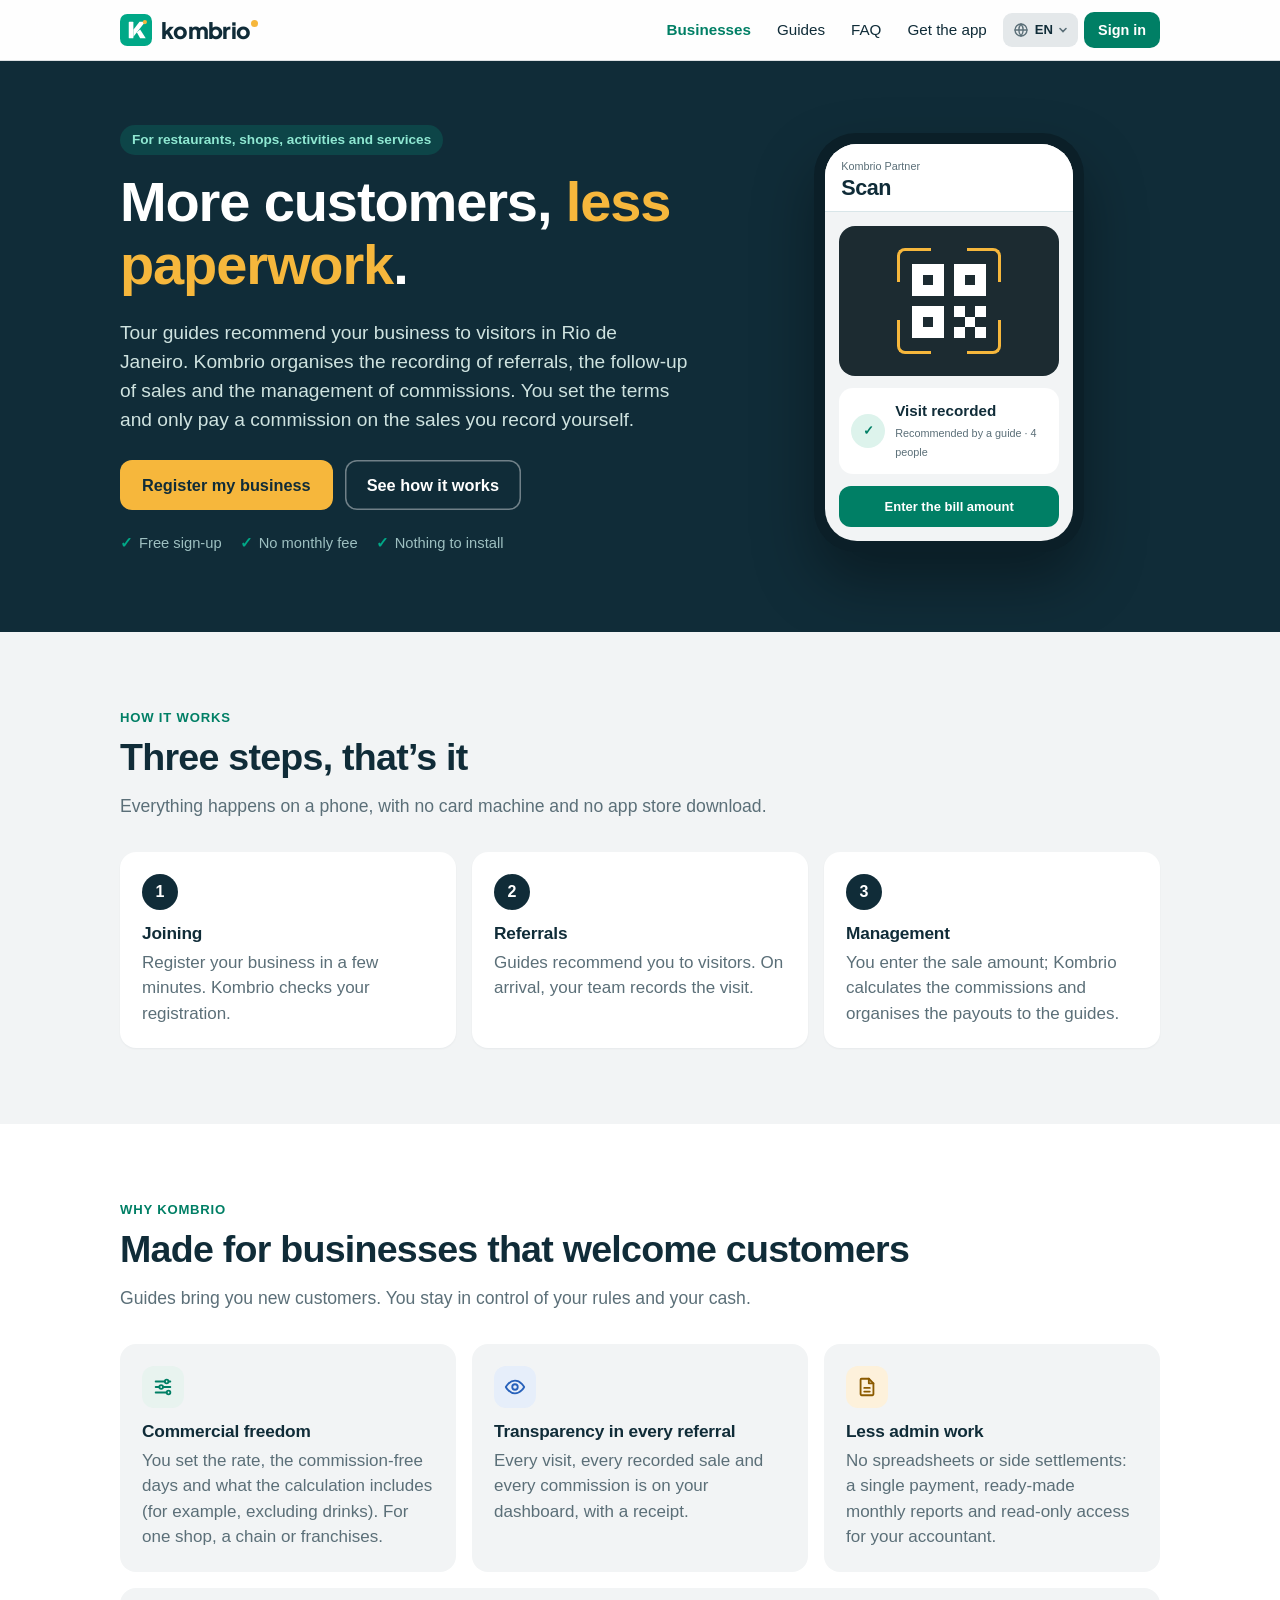
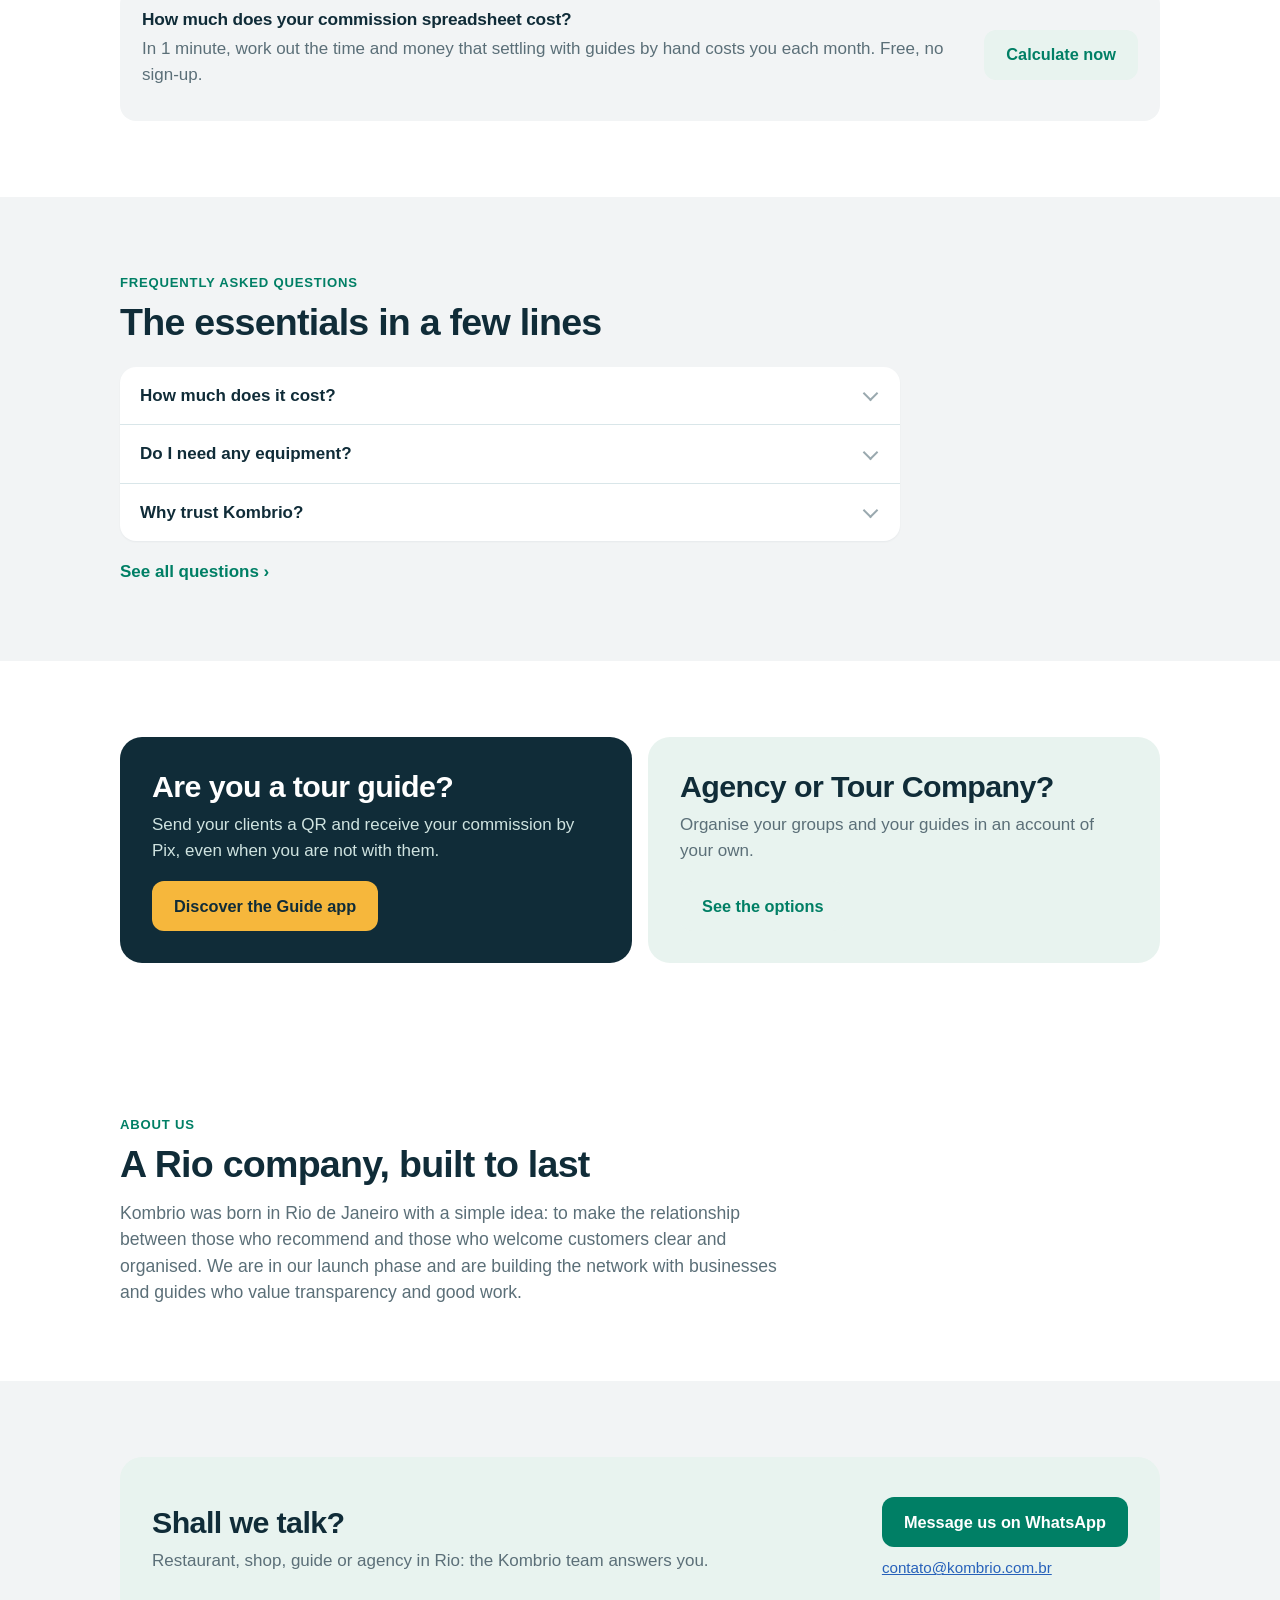
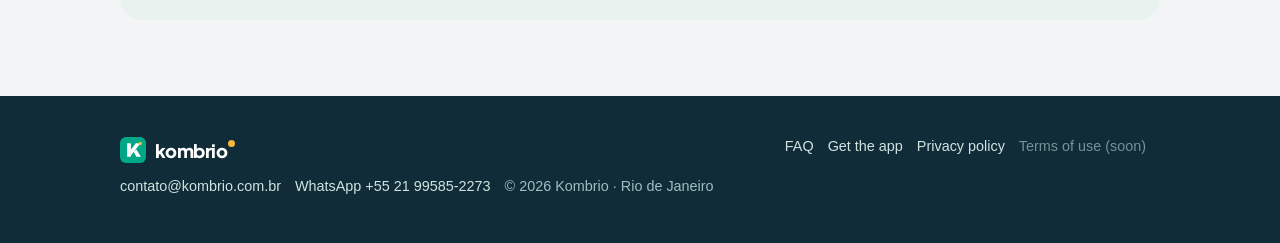
==== commit eb731180: "Accueil : encart « Quanto custa a sua planilha de comissões? » vers le calculateur de l'app (app.kom" ====
--- a/index.html
+++ b/index.html
@@ -87,6 +87,10 @@
         <div class="tile"><div class="ic b"><svg width="22" height="22" viewBox="0 0 24 24" fill="none" stroke="currentColor" stroke-width="2" stroke-linecap="round" stroke-linejoin="round"><path d="M2 12s3.5-7 10-7 10 7 10 7-3.5 7-10 7S2 12 2 12z"/><circle cx="12" cy="12" r="3"/></svg></div><h3 data-t="a.2t">Transparência em cada indicação</h3><p data-t="a.2p">Cada visita, cada venda registrada e cada comissão ficam no seu painel, com comprovante.</p></div>
         <div class="tile"><div class="ic y"><svg width="22" height="22" viewBox="0 0 24 24" fill="none" stroke="currentColor" stroke-width="2" stroke-linecap="round" stroke-linejoin="round"><path d="M14 3H6a1 1 0 0 0-1 1v16a1 1 0 0 0 1 1h12a1 1 0 0 0 1-1V8z"/><path d="M14 3v5h5M9 13h6M9 17h6"/></svg></div><h3 data-t="a.3t">Menos trabalho administrativo</h3><p data-t="a.3p">Sem planilha nem acerto à parte: um único pagamento, relatórios mensais prontos e acesso de leitura para o seu contador.</p></div>
       </div>
+      <div class="tile" style="margin-top:16px;display:flex;flex-wrap:wrap;align-items:center;justify-content:space-between">
+        <div style="flex:1 1 320px;margin:0 16px 12px 0"><h3 data-t="calc.t">Quanto custa a sua planilha de comissões?</h3><p data-t="calc.p">Em 1 minuto, calcule o tempo e o dinheiro que o acerto manual com os guias custa por mês. Grátis, sem cadastro.</p></div>
+        <a class="btn soft" href="https://app.kombrio.com.br/partner/#/calculadora" data-t="calc.cta">Calcular agora</a>
+      </div>
     </div>
   </section>
 
@@ -155,6 +159,9 @@
 <script>
 window.PAGE_T = {
   en: {
+    'calc.t': 'How much does your commission spreadsheet cost?',
+    'calc.p': 'In 1 minute, work out the time and money that settling with guides by hand costs you each month. Free, no sign-up.',
+    'calc.cta': 'Calculate now',
     'meta.title': 'Kombrio · More customers, less paperwork',
     'h.pill': 'For restaurants, shops, activities and services', 'h.title': 'More customers, <em>less paperwork</em>.',
     'h.lead': 'Tour guides recommend your business to visitors in Rio de Janeiro. Kombrio organises the recording of referrals, the follow-up of sales and the management of commissions. You set the terms and only pay a commission on the sales you record yourself.',
@@ -183,6 +190,9 @@
     'q.p': 'Kombrio was born in Rio de Janeiro with a simple idea: to make the relationship between those who recommend and those who welcome customers clear and organised. We are in our launch phase and are building the network with businesses and guides who value transparency and good work.'
   },
   fr: {
+    'calc.t': 'Combien vous coûte votre tableur de commissions ?',
+    'calc.p': 'En 1 minute, calculez le temps et l\'argent que le règlement manuel avec les guides vous coûte chaque mois. Gratuit, sans inscription.',
+    'calc.cta': 'Calculer maintenant',
     'meta.title': 'Kombrio · Plus de clients, moins de paperasse',
     'h.pill': 'Pour les restaurants, boutiques, activités et services', 'h.title': 'Plus de clients, <em>moins de paperasse</em>.',
     'h.lead': 'Des guides de tourisme recommandent votre établissement aux visiteurs de Rio de Janeiro. Kombrio organise l’enregistrement des recommandations, le suivi des ventes et la gestion des commissions. Vous fixez les conditions et ne payez une commission que sur les ventes que vous enregistrez vous-même.',
